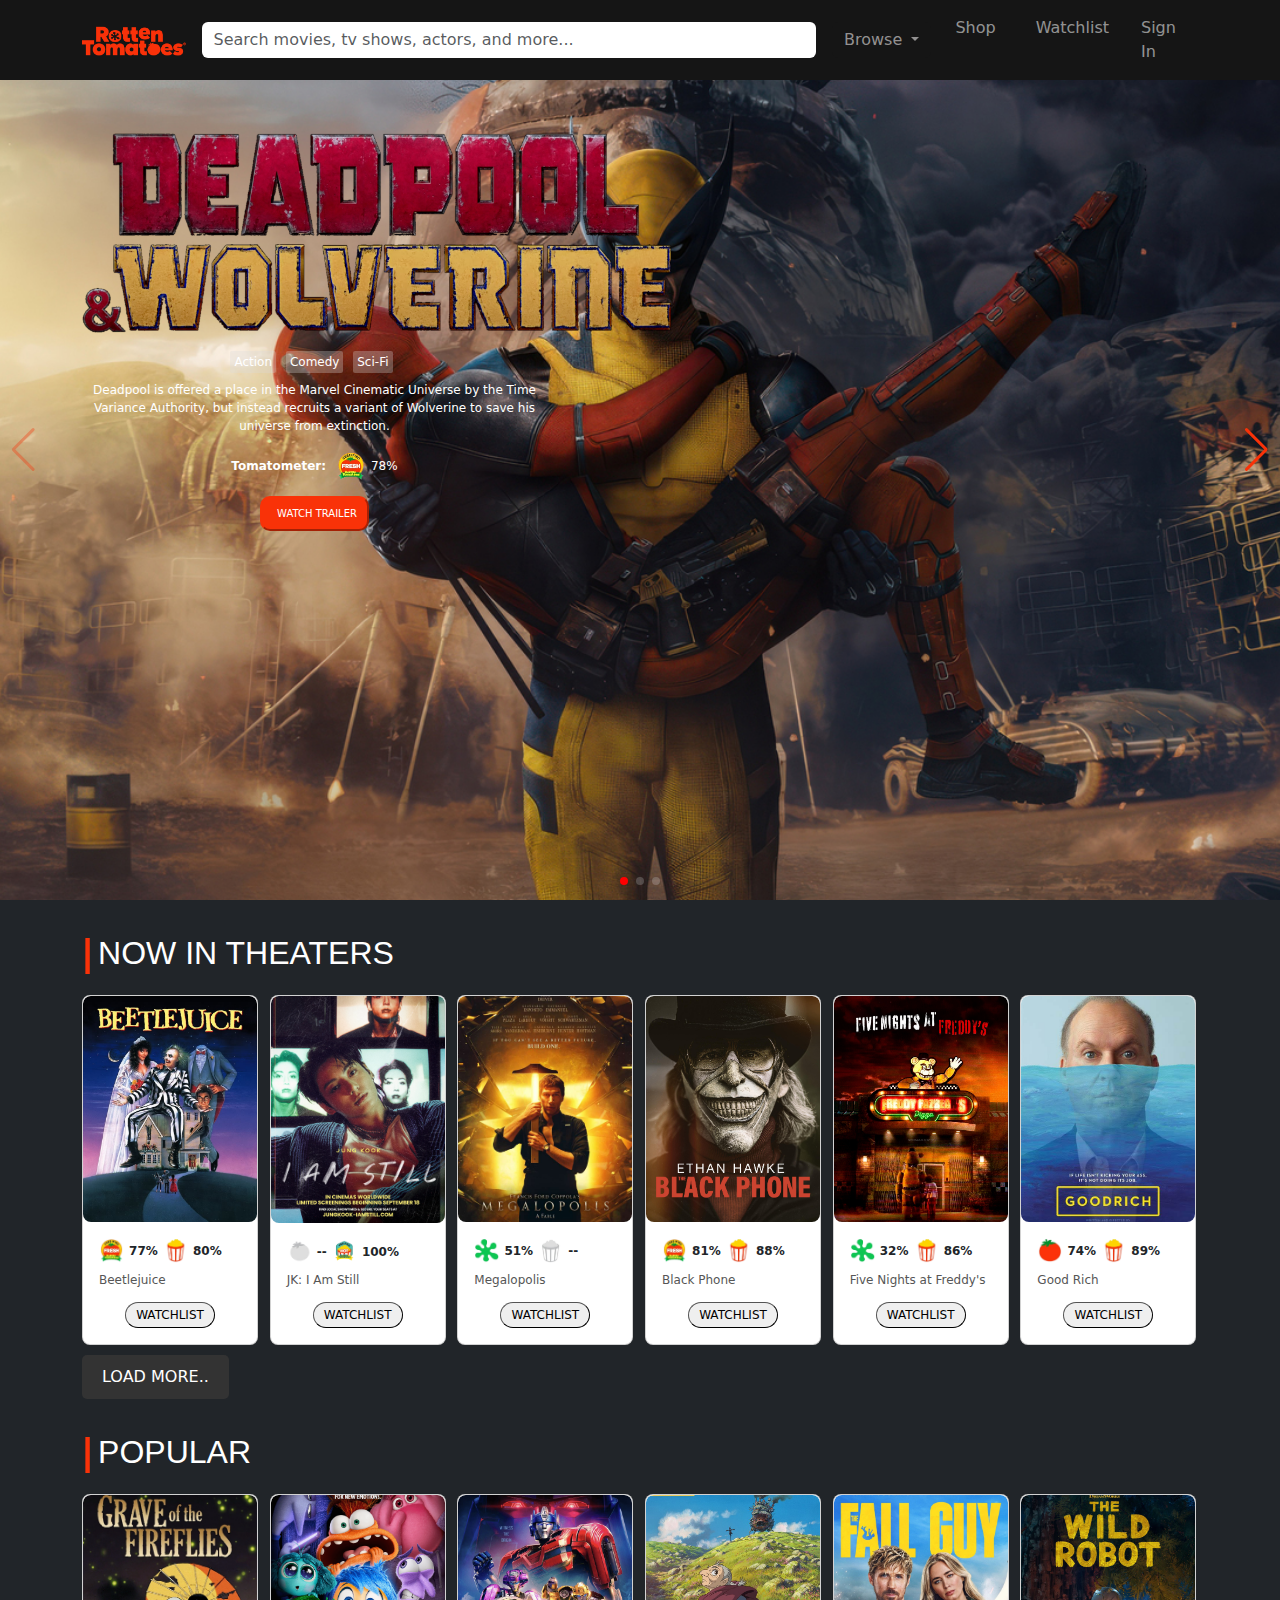
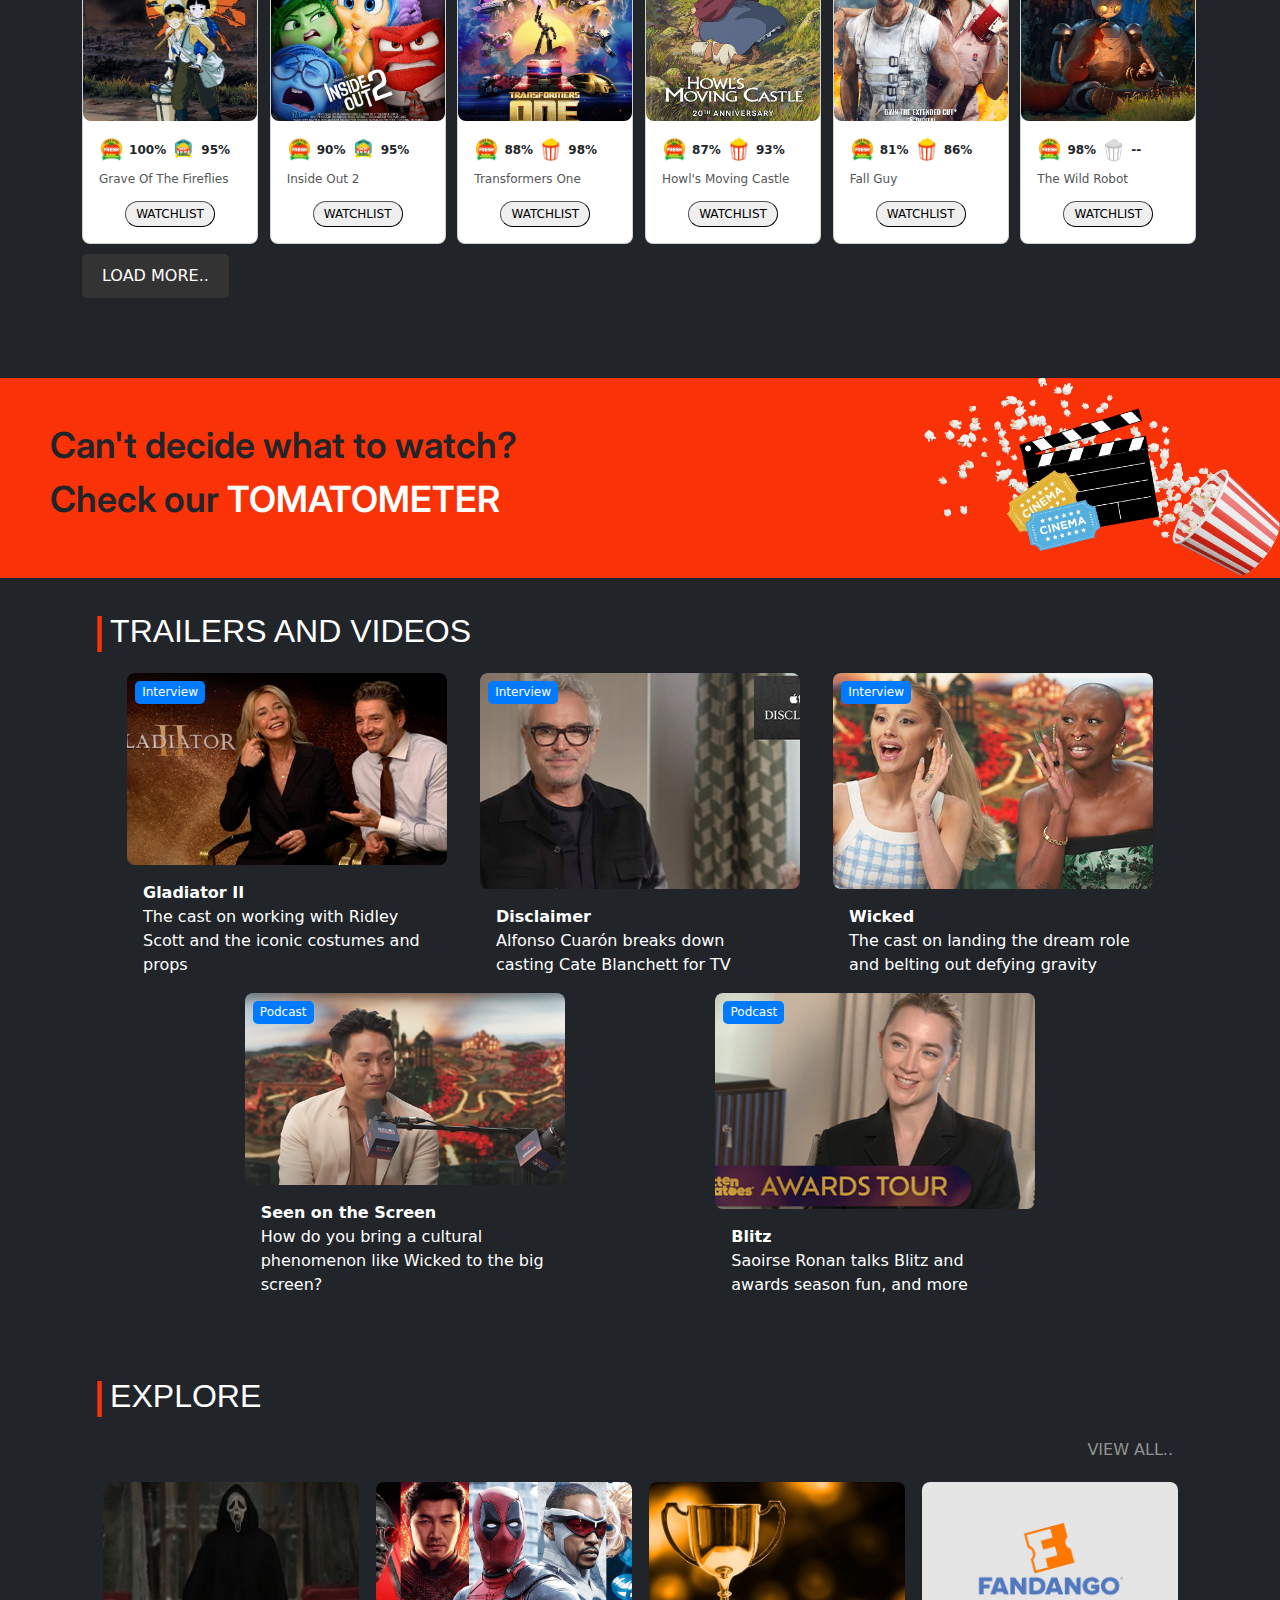
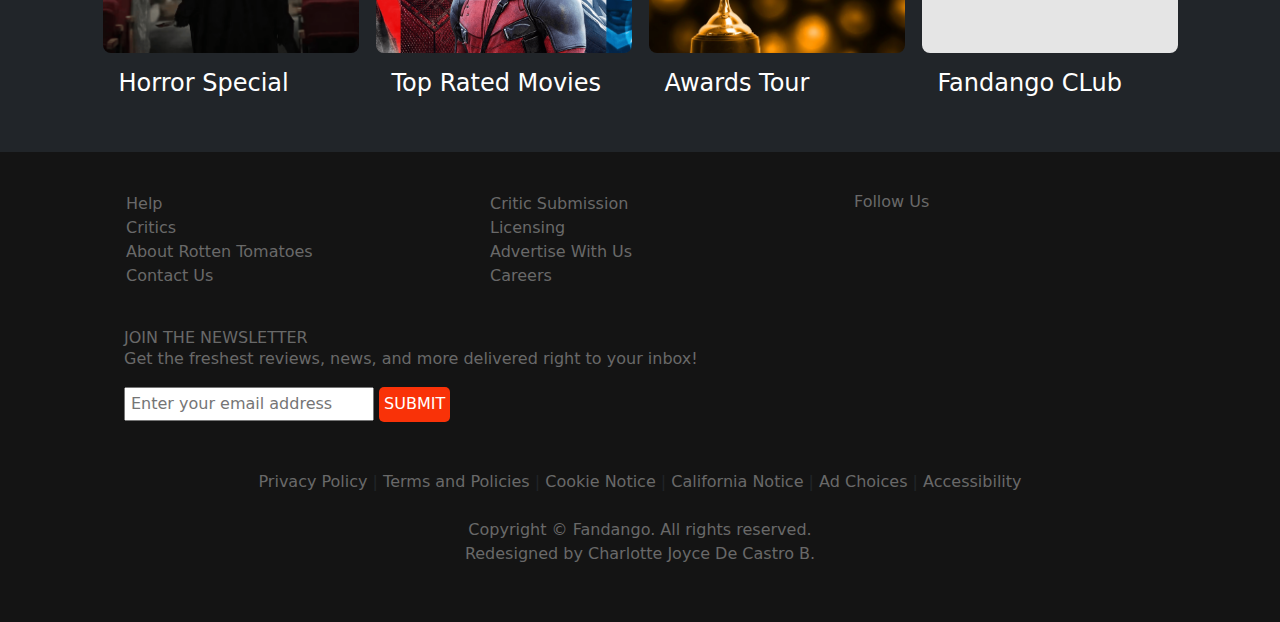
==== index.html @ 574e34f5 "Fixed search bar and nav bar issues with hamburger menu on all pages" ====
<!DOCTYPE html>
<html lang="en">
<head>
    <meta charset="UTF-8">
    <meta name="viewport" content="width=device-width, initial-scale=1.0">
    <title>Rotten Tomatoes Redesigned</title>
    <link href="https://cdn.jsdelivr.net/npm/bootstrap@5.3.3/dist/css/bootstrap.min.css" rel="stylesheet" integrity="sha384-QWTKZyjpPEjISv5WaRU9OFeRpok6YctnYmDr5pNlyT2bRjXh0JMhjY6hW+ALEwIH" crossorigin="anonymous">
    <link rel="stylesheet" href="https://cdnjs.cloudflare.com/ajax/libs/font-awesome/6.6.0/css/all.min.css" integrity="sha512-Kc323vGBEqzTmouAECnVceyQqyqdsSiqLQISBL29aUW4U/M7pSPA/gEUZQqv1cwx4OnYxTxve5UMg5GT6L4JJg==" crossorigin="anonymous" referrerpolicy="no-referrer"/>
    <link rel="stylesheet" href="css/style.css">
    <link rel="stylesheet" href="https://cdn.jsdelivr.net/npm/swiper@11/swiper-bundle.min.css" />
    <link href="https://fonts.googleapis.com/css2?family=Inter:ital,opsz,wght@0,14..32,100..900;1,14..32,100..900&display=swap" rel="stylesheet">
    <link rel="icon" href="/images/ratings/fresh.png">
</head>
<body>
    <!-- Navigation Bar -->
    <nav class="navbar navbar-expand-lg navbar-dark bg-dark fixed-top">
        <div class="container">
            <!-- Navbar brand -->
            <a class="navbar-brand" href="index.html#home"><img id="rotten-tomatoes-logo"
            src="/images/rottentomatoes_logo.png" alt="Rotten Tomatoes Logo"
            draggable="false" height="30" />
            </a>

            <!-- Toggle button -->
            <button class="navbar-toggler" 
                type="button" 
                data-bs-toggle="collapse"
                data-bs-target="#navbarSupportedContent" 
                aria-controls="navbarSupportedContent" 
                aria-expanded="false"
                aria-label="Toggle navigation">
                <i class="fas fa-bars"></i>
            </button>

            <!-- Search Bar -->
            <div class="search-bar w-100 hidden">
                <form class="d-flex align-items-center w-100 form-search">
                    <div class="input-group">
                        <input type="search" 
                               class="form-control" 
                               placeholder="Search movies, tv shows, actors, and more..." 
                               aria-label="Search">
                        <span class="input-group-text bg-white border-0"><i class="fas fa-search"></i></span>
                    </div>
                </form>
            </div>

            <!-- Collapsible wrapper -->
            <div class="menu-toggle collapse navbar-collapse" id="navbarSupportedContent">
                <ul class="navbar-nav me-3">
                    <li class="nav-item" id="nav-hidden">
                    <a class="nav-link active d-flex align-items-center" id="menu" aria-current="page" href="#"><i
                        class="fas fa-bars pe-2"></i>Menu</a>
                    </li>
                </ul>
                
                <!-- Browse Button -->
                <div class="dropdown browse">
                    <button class="btn btn-dark dropdown-toggle shadow-0" 
                        type="button"
                        data-bs-toggle="dropdown"
                        aria-expanded="false" 
                        style="padding-bottom: 0.4rem;">
                        Browse
                    </button>
                    <ul class="dropdown-menu dropdown-menu-dark fa-ul ms-auto">
                        <li>
                            <a class="dropdown-item" href="movies.html#movies"><span class="fa-li pe-2"></span>Movies</a>
                        </li>
                        <li>
                            <a class="dropdown-item" href="tvshows.html#tv"><span class="fa-li pe-2"></span>TV Shows</a>
                        </li>
                        <li>
                            <a class="dropdown-item" href="tomatometer.html#tomatometer"><span class="fa-li pe-2"></span>Tomatometer</a>
                        </li>
                        <li>
                            <a class="dropdown-item" href="news.html#news"><span class="fa-li pe-2"></span>News</a>
                        </li>
                        <li>
                            <a class="dropdown-item" href="critics.html#critics"><span class="fa-li pe-2"></span>Critics</a>
                        </li>
                    </ul>
                </div>                


                <!-- Nav Links -->
                <ul class="navbar-nav ms-3">
                    <li class="nav-item submenu">
                        <a class="nav-link d-flex align-items-center" href="movies.html#movies">Movies</a>
                    </li>
                    <li class="nav-item submenu">
                        <a class="nav-link d-flex align-items-center" href="tvshows.html#tv">TV Shows</a>
                    </li>
                    <li class="nav-item submenu">
                        <a class="nav-link d-flex align-items-center" href="tomatometer.html#tomatometer">Tomatometer</a>
                    </li>
                    <li class="nav-item submenu">
                        <a class="nav-link d-flex align-items-center" href="news.html#news">News</a>
                    </li>
                    <li class="nav-item submenu">
                        <a class="nav-link d-flex align-items-center" href="critics.html#critics">Critics</a>
                    </li>
                    <li class="menu-divider">
                        <hr class="solid">
                    </li>
                    <li class="nav-item me-3">
                    <a class="nav-link d-flex align-items-center" href="shop.html">Shop</a>
                    </li>
                    <li class="nav-item">
                    <a class="nav-link d-flex align-items-center me-3" href="watchlist.html#watchlist">
                        <i class="fas fa-bookmark pe-2 hidden"></i> Watchlist
                    </a>
                    </li>
                    <li class="nav-item" style="width: 65px;">
                    <a class="nav-link d-flex align-items-center" href="signin.html#signin">Sign In</a>
                    </li>
                </ul>
            </div>
        </div>
    </nav>
    <!-- Main Section -->
    <main class="hero-content" id="home">
        <div class="swiper mySwiper">
            <div class="swiper-wrapper">
                <div class="swiper-slide">
                    <div class="movie-poster">
                        <img src="/images/deadpool-and-wolverine.jpg" class="poster-img" alt="Deadpool and Wolverine"> 
                      </div>
                      <div class="movie-details container">
                          <img src="/images/deadpool-and-wolverine-txt.png" alt="" class="movie-title slider2-title"> 
                        <article class="movie-info col-md-5 col-lg-5">
                          <div class="movie-description slide2-desc">
                                <div class="movie-genre">
                                    <span class="genre">Action</span>
                                    <span class="genre">Comedy</span>
                                    <span class="genre">Sci-Fi</span>
                                </div>
                                <p class="movie-synopsis">Deadpool is offered a place in the Marvel Cinematic Universe by the 
                                    Time Variance Authority, but instead recruits a variant of Wolverine to save his universe from extinction.</p>
                                <div class="rating-container">
                                <span class="tomatometer">Tomatometer:</span>
                                <div class="rating-score">
                                    <img src="/images/ratings/certified-fresh.png" alt="">
                                    <span>78%</span>
                                </div>
                                </div>
                            </div>
                          <button class="trailer-btn">
                              <i class="fa-solid fa-play"></i>
                              <span>WATCH TRAILER</span>
                          </button>
                        </article>
                    </div>
                </div>
                <div class="swiper-slide">
                    <div class="movie-poster">
                        <img src="/images/the-wild-robot-movie.png" class="poster-img" alt="A Wild Robot Movie"> 
                      </div>
                      <div class="movie-details container">
                          <img src="/images/the-wild-robot-text.png" alt="" class="movie-title slide2-title"> 
                        <article class="movie-info col-md-5 col-lg-5">
                          <div class="movie-description">
                                <div class="movie-genre">
                                    <span class="genre">Adventure</span>
                                    <span class="genre">Sci-Fi</span>
                                    <span class="genre">Animation</span>
                                </div>
                                <p class="movie-synopsis">In an epic journey from DreamWorks Animation, a shipwrecked robot on an 
                                    uninhabited island bonds with animals & adopts an orphaned gosling.</p>
                                <div class="rating-container">
                                <span class="tomatometer">Tomatometer:</span>
                                <div class="rating-score">
                                    <img src="/images/ratings/fresh.png" alt="">
                                    <span>98%</span>
                                </div>
                                </div>
                            </div>
                          <button class="trailer-btn">
                              <i class="fa-solid fa-play"></i>
                              <span>WATCH TRAILER</span>
                          </button>
                        </article>
                    </div>
                </div>
                <div class="swiper-slide">
                    <div class="movie-poster">
                        <img src="/images/R.jpg" class="poster-img" alt="Joker"> 
                      </div>
                      <div class="movie-details container">
                          <img src="/images/joker-txt.png" alt="" class="movie-title slide3-title"> 
                        <article class="movie-info col-md-5 col-lg-5">
                          <div class="movie-description slide3-desc">
                                <div class="movie-genre">
                                    <span class="genre">Crime</span>
                                    <span class="genre">Drama</span>
                                    <span class="genre">Thriller</span>
                                </div>
                                <p class="movie-synopsis">Arthur Fleck, a party clown and a failed stand-up comedian, 
                                    leads an impoverished life with his ailing mother. 
                                    However, when society shuns him and brands him as a freak, 
                                    he decides to embrace the life of chaos in Gotham City.</p>
                                <div class="rating-container">
                                <span class="tomatometer">Tomatometer:</span>
                                <div class="rating-score">
                                    <img src="/images/ratings/fresh.png" alt="">
                                    <span>68%</span>
                                </div>
                                </div>
                            </div>
                          <button class="trailer-btn">
                              <i class="fa-solid fa-play"></i>
                              <span>WATCH TRAILER</span>
                          </button>
                        </article>
                    </div>
                </div>
            </div>
            <div class="swiper-button-next"></div>
            <div class="swiper-button-prev"></div>
            <div class="swiper-pagination"></div>
        </div>
    </main>

    <!-- Movies Section -->
    <div class="movies-section">
        <div class="movies-header container">
            <span>l</span>
            <h2>NOW IN THEATERS</h2>
        </div>
        <div class="movie-cards container">
            <div class="card card-img-top">
                <img src="/images/movie posters/beetlejuice-poster.jpg" class="card-img-top" alt="">
                <div class="card-body">
                    <div class="tomatometer mb-2">
                        <img src="/images/ratings/certified-fresh.png" alt="">
                        <span>77%</span>
                        <img src="/images/ratings/high-rate.png" alt="">
                        <span>80%</span>
                    </div>
                    <p class="card-title">Beetlejuice</p>
                    <div class="watch-btn text-center">
                        <button><i class="fa-solid fa-plus"></i> 
                            WATCHLIST</button>
                    </div>
                </div>
            </div>
            <div class="card card-img-top">
                <img src="/images/movie posters/jk-i-am-still-poster.jpg" class="card-img-top" alt="">
                <div class="card-body">
                    <div class="tomatometer mb-2">
                        <img src="/images/ratings/unrated.png" alt="">
                        <span>--</span>
                        <img src="/images/ratings/hot.png" alt="">
                        <span>100%</span>
                    </div>
                    <p class="card-title">JK: I Am Still</p>
                    <div class="watch-btn text-center">
                        <button><i class="fa-solid fa-plus"></i> 
                            WATCHLIST</button>
                    </div>
                </div>
            </div>
            <div class="card card-img-top">
                <img src="/images/movie posters/megalopolis-poster.jpg" class="card-img-top" alt="">
                <div class="card-body">
                    <div class="tomatometer mb-2">
                        <img src="/images/ratings/rotten.png" alt="">
                        <span>51%</span>
                        <img src="/images/ratings/unreleased.png" alt="">
                        <span>--</span>
                    </div>
                    <p class="card-title">Megalopolis</p>
                    <div class="watch-btn text-center">
                        <button><i class="fa-solid fa-plus"></i> 
                            WATCHLIST</button>
                    </div>
                </div>
            </div>
            <div class="card card-img-top">
                <img src="/images/movie posters/blackphone.jpg" class="card-img-top" alt="">
                <div class="card-body">
                    <div class="tomatometer mb-2">
                        <img src="/images/ratings/certified-fresh.png" alt="">
                        <span>81%</span>
                        <img src="/images/ratings/high-rate.png" alt="">
                        <span>88%</span>
                    </div>
                    <p class="card-title">Black Phone</p>
                    <div class="watch-btn text-center">
                        <button><i class="fa-solid fa-plus"></i> 
                            WATCHLIST</button>
                    </div>
                </div>
            </div>
            <div class="card card-img-top">
                <img src="/images/movie posters/five-nights-at-freddies.jpg" class="card-img-top" alt="">
                <div class="card-body">
                    <div class="tomatometer mb-2">
                        <img src="/images/ratings/rotten.png" alt="">
                        <span>32%</span>
                        <img src="/images/ratings/high-rate.png" alt="">
                        <span>86%</span>
                    </div>
                    <p class="card-title">Five Nights at Freddy's</p>
                    <div class="watch-btn text-center">
                        <button><i class="fa-solid fa-plus"></i> 
                            WATCHLIST</button>
                    </div>
                </div>
            </div>
            <div class="card card-img-top">
                <img src="/images/movie posters/good-rich.jpg" class="card-img-top" alt="">
                <div class="card-body">
                    <div class="tomatometer mb-2">
                        <img src="/images/ratings/fresh.png" alt="">
                        <span>74%</span>
                        <img src="/images/ratings/high-rate.png" alt="">
                        <span>89%</span>
                    </div>
                    <p class="card-title">Good Rich</p>
                    <div class="watch-btn text-center">
                        <button><i class="fa-solid fa-plus"></i> 
                            WATCHLIST</button>
                    </div>
                </div>
            </div>
            <div class="load-more-container">
                <button class="load-more">LOAD MORE..</button>
            </div>
        </div>
        <!-- end of movie container -->
        <!-- POPULAR MOVIES -->
        <div class="movies-header container">
            <span>l</span>
            <h2>POPULAR</h2>
        </div>
        <div class="movies-cards container" id="popular-cards">
            <div class="card card-img-top">
                <img src="/images/movie posters/grave-of-the-fireflies-poster.jpg" class="card-img-top" alt="">
                <div class="card-body">
                    <div class="tomatometer mb-2">
                        <img src="/images/ratings/certified-fresh.png" alt="">
                        <span>100%</span>
                        <img src="/images/ratings/hot.png" alt="">
                        <span>95%</span>
                    </div>
                    <p class="card-title">Grave Of The Fireflies</p>
                    <div class="watch-btn text-center">
                        <button><i class="fa-solid fa-plus"></i> 
                            WATCHLIST</button>
                    </div>
                </div>
            </div>
            <div class="card card-img-top">
                <img src="/images/movie posters/inside-out-2-poster.png" class="card-img-top" alt="">
                <div class="card-body">
                    <div class="tomatometer mb-2">
                        <img src="/images/ratings/certified-fresh.png" alt="">
                        <span>90%</span>
                        <img src="/images/ratings/hot.png" alt="">
                        <span>95%</span>
                    </div>
                    <p class="card-title">Inside Out 2</p>
                    <div class="watch-btn text-center">
                        <button><i class="fa-solid fa-plus"></i> 
                            WATCHLIST</button>
                    </div>
                </div>
            </div>
            <div class="card card-img-top">
                <img src="/images/movie posters/transformers-one.png" class="card-img-top" alt="">
                <div class="card-body">
                    <div class="tomatometer mb-2">
                        <img src="/images/ratings/certified-fresh.png" alt="">
                        <span>88%</span>
                        <img src="/images/ratings/high-rate.png" alt="">
                        <span>98%</span>
                    </div>
                    <p class="card-title">Transformers One</p>
                    <div class="watch-btn text-center">
                        <button><i class="fa-solid fa-plus"></i> 
                            WATCHLIST</button>
                    </div>
                </div>
            </div>
            <div class="card card-img-top">
                <img src="/images/movie posters/howls-moving-castle.jpg" class="card-img-top" alt="">
                <div class="card-body">
                    <div class="tomatometer mb-2">
                        <img src="/images/ratings/certified-fresh.png" alt="">
                        <span>87%</span>
                        <img src="/images/ratings/high-rate.png" alt="">
                        <span>93%</span>
                    </div>
                    <p class="card-title">Howl's Moving Castle</p>
                    <div class="watch-btn text-center">
                        <button><i class="fa-solid fa-plus"></i> 
                            WATCHLIST</button>
                    </div>
                </div>
            </div>
            <div class="card card-img-top">
                <img src="/images/movie posters/fall-guy-poster.jpg" class="card-img-top" alt="">
                <div class="card-body">
                    <div class="tomatometer mb-2">
                        <img src="/images/ratings/certified-fresh.png" alt="">
                        <span>81%</span>
                        <img src="/images/ratings/high-rate.png" alt="">
                        <span>86%</span>
                    </div>
                    <p class="card-title">Fall Guy</p>
                    <div class="watch-btn text-center">
                        <button><i class="fa-solid fa-plus"></i> 
                            WATCHLIST</button>
                    </div>
                </div>
            </div>
            <div class="card card-img-top">
                <img src="/images/movie posters/the-wild-robot-.jpg" class="card-img-top" alt="">
                <div class="card-body">
                    <div class="tomatometer mb-2">
                        <img src="/images/ratings/certified-fresh.png" alt="">
                        <span>98%</span>
                        <img src="/images/ratings/unreleased.png" alt="">
                        <span>--</span>
                    </div>
                    <p class="card-title">The Wild Robot</p>
                    <div class="watch-btn text-center">
                        <button><i class="fa-solid fa-plus"></i> 
                            WATCHLIST</button>
                    </div>
                </div>
            </div>
            <div class="load-more-container">
                <button class="load-more">LOAD MORE..</button>
              </div>
        </div>
    </div>
    <!-- END OF MOVIES SECTION-->
    <div class="banner">
    <img src="/images/banner.png" alt="">
    <p>Can't decide what to watch? <br> Check our <a href="tomatometer.html#tomatometer">TOMATOMETER</a></p>
    </div>
    <!-- END OF BANNER SECTION -->
    <!-- TRAILER SECTION -->
    <div class="trailer-section container">
        <div class="trailer-header container">
            <span>l</span>
            <h2>TRAILERS AND VIDEOS</h2>
        </div>
        <div class="trailer-cards container">
            <div class="card trailer-card">
                <img src="/images/Trailers/1.jpg" alt="" class="card-img-top">
                <span class="badge-category">Interview</span>
                <div class="card-body" id="trailer-title">
                    <p class="card-text"><strong>Gladiator II</strong> <br> The cast on working with Ridley Scott and the iconic costumes and props</p>
                </div>
            </div>
            <div class="card trailer-card">
                <img src="/images/Trailers/2.jpg" alt="" class="card-img-top">
                <span class="badge-category">Interview</span>
                <div class="card-body" id="trailer-title">
                    <p class="card-text"> <strong>Disclaimer</strong> <br> Alfonso Cuarón breaks down casting Cate Blanchett for TV</p>        
                </div>
            </div>
            <div class="card trailer-card">
                <img src="/images/Trailers/3.jpg" alt="" class="card-img-top">
                <span class="badge-category">Interview</span>
                <div class="card-body" id="trailer-title">
                    <p class="card-text"><strong>Wicked</strong> <br> The cast on landing the dream role and belting out defying gravity</p>
          
                </div>
            </div>
            <div class="card trailer-card">
                <img src="/images/Trailers/4.jpg" alt="" class="card-img-top">
                <span class="badge-category">Podcast</span>
                <div class="card-body" id="trailer-title">
                    <p class="card-text"><strong>Seen on the Screen</strong> <br> How do you bring a cultural phenomenon like Wicked to the big screen?</p>
                </div>
            </div>
            <div class="card trailer-card">
                <img src="/images/Trailers/5.jpg" alt="" class="card-img-top">
                <span class="badge-category">Podcast</span>
                <div class="card-body" id="trailer-title">
                    <p class="card-text"><strong>Blitz</strong> <br> Saoirse Ronan talks Blitz and awards season fun, and more</p>
                </div>
            </div>
        </div>
    </div>
    <!-- EXPLORE SECTION -->
    <div class="explore-section container">
        <div class="explore-header container">
            <span>l</span>
            <h2>EXPLORE</h2>
        </div>
        <a href="#!">VIEW ALL..</a>
        <div class="explore-cards container">
            <div class="card explore-card">
                <img src="/images/discover/scream.png" alt="" class="card-img-top">
                <div class="card-body" id="explore-title">
                    <h4 class="title">Horror Special</h4>
                </div>
            </div>
            <div class="card explore-card">
                <img src="/images/discover/top-movies.png" alt="" class="card-img-top">
                <div class="card-body" id="explore-title">
                    <h4 class="title">Top Rated Movies</h4>
                </div>
            </div>
            <div class="card explore-card">
                <img src="/images/discover/awards.jpg" alt="" class="card-img-top">
                <div class="card-body" id="explore-title">
                    <h4 class="title">Awards Tour</h4>
                </div>
            </div>
            <div class="card explore-card">
                <img src="/images/discover/fandango.jpg" alt="" class="card-img-top">
                <div class="card-body" id="explore-title">
                    <h4 class="title">Fandango CLub</h4>
                </div>
            </div>
        </div>
    </div>

    <!-- Footer Section -->
    <footer>
        <div class="footer container">
            <div class="row container">
                <div class="col-md-4 col-sm-6 col-xs-12">
                    <div class="content">
                        <ul>
                            <li><a href="#!">Help</a></li>
                            <li><a href="#!">Critics</a></li>
                            <li><a href="#!">About Rotten Tomatoes</a></li>
                            <li><a href="#!">Contact Us</a></li>
                        </ul>
                    </div>
                </div>
                <div class="col-md-4 col-sm-6 col-xs-12">
                    <div class="content">
                        <ul>
                            <li><a href="#!">Critic Submission</a></li>
                            <li><a href="#!">Licensing</a></li>
                            <li><a href="#!">Advertise With Us</a></li>
                            <li><a href="#!">Careers</a></li>
                        </ul>
                    </div>
                </div>
                <div class="col-md-4 col-sm-6 col-xs-12">
                    <div class="content">
                        <ul>
                            <li><h6>Follow Us</h6></li>
                            <p></p>
                            <span><a href="#!"><i class="fa-brands fa-facebook fa-xl"></i></a></span>
                            <span><a href="#!"><i class="fa-brands fa-instagram fa-xl"></i></a></span>
                            <span><a href="#!"><i class="fa-brands fa-x-twitter fa-xl"></i></a></span>
                            <span><a href="#!"><i class="fa-brands fa-tiktok fa-xl"></i></a></span>
                            <span><a href="#!"><i class="fa-brands fa-youtube fa-xl"></i></a></span>
                        </ul>
                    </div>
                </div>
            </div>
            <div class="newsletter container">
                <br>
                <h6>JOIN THE NEWSLETTER</h6>
                <p>Get the freshest reviews, news, and more delivered right to your inbox!</p>
                <input type="email" placeholder="Enter your email address">  <button>SUBMIT</button>
            </div>
            <div class="links container">
                <br>
                <br>
                <span><a href="#!"></a>Privacy Policy</a></span> |
                <span><a href="#!"></a>Terms and Policies</a></span> |
                <span><a href="#!"></a>Cookie Notice</a></span> |
                <span><a href="#!"></a>California Notice</a></span> |
                <span><a href="#!"></a>Ad Choices</a></span> |
                <span><a href="#!"></a>Accessibility</a></span>
            </div>
            <div class="copyrights">
                <br>
                <p>Copyright © Fandango. All rights reserved. <br>
                    Redesigned by Charlotte Joyce De Castro B.</p>
            </div>
        </div>
    </footer>

    <!-- Scripts -->
    <script src="/js/swiper.js"></script>
    <script src="https://cdn.jsdelivr.net/npm/swiper@11/swiper-bundle.min.js"></script>
    <script src="https://cdnjs.cloudflare.com/ajax/libs/jquery/3.7.1/jquery.min.js" integrity="sha512-v2CJ7UaYy4JwqLDIrZUI/4hqeoQieOmAZNXBeQyjo21dadnwR+8ZaIJVT8EE2iyI61OV8e6M8PP2/4hpQINQ/g==" crossorigin="anonymous" referrerpolicy="no-referrer"></script>
    <script src="https://cdn.jsdelivr.net/npm/@popperjs/core@2.11.8/dist/umd/popper.min.js" integrity="sha384-I7E8VVD/ismYTF4hNIPjVp/Zjvgyol6VFvRkX/vR+Vc4jQkC+hVqc2pM8ODewa9r" crossorigin="anonymous"></script>
    <script src="https://cdn.jsdelivr.net/npm/bootstrap@5.3.3/dist/js/bootstrap.min.js" integrity="sha384-0pUGZvbkm6XF6gxjEnlmuGrJXVbNuzT9qBBavbLwCsOGabYfZo0T0to5eqruptLy" crossorigin="anonymous"></script>
    
    <script>
        var swiper = new Swiper(".mySwiper", {
        cssMode: true,
        navigation: {
        nextEl: ".swiper-button-next",
        prevEl: ".swiper-button-prev",
        },
        pagination: {
        el: ".swiper-pagination",
        },
        mousewheel: true,
        keyboard: true,
    });
    </script>
</body>
</html>
---- css/style.css ----
@import url('https://fonts.googleapis.com/css2?family=Inter:ital,opsz,wght@0,14..32,100..900;1,14..32,100..900&display=swap');
:root {
    --swiper-pagination-color: red;
    --swiper-pagination-bullet-inactive-color: #fff;
    -webkit-user-select: none; /* Safari */
    -ms-user-select: none; /* IE 10 and IE 11 */
    user-select: none; /* Standard syntax */
}
* {
    box-sizing: border-box;
    margin: 0;
    padding: 0;
    scroll-behavior: smooth;
    box-sizing: border-box;
}
::-webkit-scrollbar {
    width: 3px;
}
::-webkit-scrollbar-track {
    background: #212529;
}
::-webkit-scrollbar-thumb {
    background: #F93208;
    border-radius: 10px;
}
body {
    background-color: #212529;
    position: relative;
}
/* NAV BAR */
.navbar-dark, .browse .btn-dark, .dropdown-menu, .dropdown-item {
    background-color: #151515!important;
    border: none;
    color: #939191;
}
.browse .btn:hover {
    background-color: #2c2c2c!important;
}
.input-group-text:hover {
    background-color: #f0f0f0;
    color: #F93208;
}
.navbar .submenu {
    display: none;
    visibility: hidden;
}
/* Search Bar */
input[type="search"]::-webkit-search-cancel-button {
    -webkit-appearance: none;
    appearance: none;
  }  
.search-bar {
    border: none;
 }
 .input-group input {
    outline: none;
    box-shadow: none;
    border: none;
}
.input-group input:focus {
    outline: none;
    box-shadow: none;
    border: none;
}
.search-bar form {
    outline: none;
}
a:hover, .btn:hover {
    color: #F93208 !important;
}
.btn-outline-primary .btn:hover {
    color: #F93208 !important;
}
button:focus, button:active {
    outline: none !important;
    box-shadow: none !important;
}
button:hover {
    color: rgb(49, 49, 49);
}
.browse .dropdown-menu a:focus {
    box-shadow: 0 0 10px 100px #2c2c2c inset;
}
.navbar-toggler button, #menu a {
    display: none !important;
}
.navbar-collapse #nav-hidden {
    display: none;
    visibility: hidden;
}
.navbar .submenu {
    display: none;
    visibility: hidden;
}
/* Search Bar */
input[type="search"]::-webkit-search-cancel-button {
    -webkit-appearance: none;
    appearance: none;
  }  
.search-bar {
    border: none;
 }
 .input-group input {
    outline: none;
    box-shadow: none;
    border: none;
}
.input-group input:focus {
    outline: none;
    box-shadow: none;
    border: none;
}
.search-bar form {
    outline: none;
}
a:hover, .btn:hover {
    color: #F93208 !important;
}
.btn-outline-primary .btn:hover {
    color: #F93208 !important;
}
button:focus, button:active {
    outline: none !important;
    box-shadow: none !important;
}
button:hover {
    color: rgb(49, 49, 49);
}
.browse .dropdown-menu a:focus {
    box-shadow: 0 0 10px 100px #2c2c2c inset;
}
.navbar-toggler button, #menu a {
    display: none !important;
}
.navbar-collapse #nav-hidden {
    display: none;
    visibility: hidden;
}
/* Home Section */
.hero-content {
    position: relative;
    height: 100vh;
    display: flex;
}
.hero-content .poster-img {
    height: 100vh;
    width: 100%;
    position: absolute;
    display: block;
}
.hero-content .movie-details {
    z-index: 99999;
    margin-top: 70px;
    position: relative;
}
.hero-content .movie-title {
    position: relative;
    float: left;
    width: 500px;
    height: 300px;
}
.hero-content .movie-title img {
    z-index: 999;
    position: relative;
    float: left;
}
.hero-content .movie-description {
    font-size: 12px;
    z-index: 99999;
    position: relative;
    color: #fff;
    align-items: center;
    padding: 5px;
}
.hero-content .movie-genre {
    padding-bottom: 10px;
}
.movie-description .movie-genre span {
    background-color: rgba(217, 217, 217, 0.3);
    color: #fff;
    padding: 4px;
    margin-right: 6px;
    border-radius: 2px;
    cursor: pointer;
}
.hero-content .movie-description .rating-container {
    display: inline-flex;
    align-items: center;
}
.hero-content .movie-description .rating-score {
    display: flex;
    align-items: center;
}
.hero-content .movie-description .rating-score span{
    padding-left: 5px;
}
.hero-content .tomatometer {
    font-weight: 700;
}
.hero-content .rating-score img {
    margin-left: 10px;
    width: 30px;
    height: 30px;
}
.hero-content .movie-details .trailer-btn {
    /* cursor: pointer; */
    font-size: 10px;
    text-align: center;
    position: relative;
    display: inline-flex;
    align-items: center;
    margin-top: 10px;
    padding: 10px;
    border-radius: 10px;
    border-color: #F93208;
    background-color: #F93208;
    color: #fff;
    box-shadow: 0 0 0 0 rgba(#F93208, .5);
}
.hero-content .movie-details  .trailer-btn:hover {
    background-color: #F93208;
    color: #fff;
    transform: 4px;
}
.hero-content .movie-details  .trailer-btn:active {
    background-color: #d02402;
}
.hero-content .movie-details  .trailer-btn span {
    vertical-align: middle;
    line-height: normal;
}
.hero-content .movie-details .trailer-btn i {
    padding-right: 5px;
}
.movie-details .slider2-title {
    margin-top: 63px;
    margin-bottom: 20px;
    width: max-content;
    max-height: 200px;
}
.movie-details .slide3-title {
    width: max-content;
    max-height: 200px;
    margin-top: 63px;
    margin-bottom: 20px;
    padding-right: 100px;
}
/* Swiper */
.swiper {
    width: 100%;
    height: 100vh;
}
.swiper-slide {
    text-align: center;
    font-size: 18px;
    background: #fff;
    display: flex;
    justify-content: center;
    align-items: center;
}
.swiper-slide img {
    display: block;
    width: 100%;
    height: 100%;
    object-fit: cover;
}
.swiper-button-next, .swiper-button-prev {
    color: #F93208 !important;
}
.swiper-button-next:active, .swiper-button-prev:active,
.swiper-button-next:focus, .swiper-button-prev:focus {
    outline: none;
    border: none;
    box-shadow: none;
}
.navbar .search-bar span {
    cursor: pointer;
}
.navbar .search-bar i:active {
    transform: translateY(2px);
}
.navbar .search-bar i:hover {
    color: #F93208;
}
/* Movies Section */
.movies-section {
    height: max-content;
    position: relative;
    padding-bottom: 80px;
}
.movies-header {
    margin-top: 20px;
    display: flex;
    color: #fff;
    font-family: Arial, Helvetica, sans-serif;
    align-items: center;
    text-align: center;
}
.movies-header span {
    font-size: 50px;
    padding-right: 5px;
    color: #F93208;
    text-align: center;
}
/* Movie Cards Section */
.movie-cards {
    position: relative;
    display: flex;
    flex-wrap: wrap;
    display: grid; grid-gap: 10px; grid-template-columns: repeat(6, 1fr); 
}
#popular-cards {
    position: relative;
    display: flex;
    flex-wrap: wrap;
    display: grid; grid-gap: 10px; grid-template-columns: repeat(6, 1fr); 
}
.card {
    /* margin-right: 5px; */
    position: relative;
    width: 11rem;
    border-spacing: 0;
    display: inline-flex;
    overflow: hidden!important;
}
.card-img-top {
    height: 350px!important;
    position: relative;
    border-radius: 8px;
    overflow: hidden!important;
    object-fit: cover;
}
.card-img-top img {
    max-height: fit-content;
    width: 100%;
    height: 100%;
    object-fit: cover;
    cursor: pointer;
}
.card .tomatometer span {
    font-size: 12px;
    font-weight: 600;
}
.card .tomatometer img {
    max-width: 25px;
    max-height: 25px;
}
.card-title {
    font-size: 12px;
    color: #565656;
}
.card .watch-btn {
    align-items: center;
    font-size: 12px;
}
.card .watch-btn button{
    margin-top: 5px;
    padding-left: 10px;
    padding-right: 10px;
    padding-top: 3px;
    padding-bottom: 3px;
    border-radius: 25px;
    border-width: 1px;
}
.card .watch-btn button:hover {
    background-color: #e1e1e1;
}
.load-more-container {
    margin-top: auto;
}
.load-more {
    margin: auto;
    padding: 10px 20px;
    font-size: 16px;
    background-color: #333;
    color: #fff;
    border: none;
    border-radius: 5px;
    cursor: pointer;
    transition: background-color 0.3s ease;
}
  
.load-more:hover {
    background-color: #555;
    color: #fff;
}
 
/* Banner */
.banner {
    width: 100%;
    background-color: #F93208;
    height: 200px;
    overflow: hidden;
}
.banner img {
    height: 200px;
    float: right;
    position: relative;
}
.banner p {
    font-size: 36px;
    font-family: "Inter", serif!important;
    font-weight: 600;
    padding-left: 50px;
    padding-top: 40px;
}
.banner a {
    text-decoration: none;
    color: #fff;
}
.banner a:hover {
    color: #fff!important;
}
/* TRAILER & VIDEOS SECTION */
.trailer-section {
    position: relative;
    height: max-content;
    padding-bottom: 30px;
}
.trailer-header {
    margin-top: 20px;
    display: flex;
    color: #fff;
    font-family: Arial, Helvetica, sans-serif;
    align-items: center;
    text-align: center;
}
.trailer-header span {
    font-size: 50px;
    padding-right: 5px;
    color: #F93208;
    text-align: center;
}
.trailer-cards {
    position: relative;
    display: inline-flex!important;
    overflow: hidden;
    display: flex;
    justify-content: space-evenly;
    flex-wrap: wrap;
}
.trailer-card {
    position: relative;
    width: 20rem!important;
    height: 20rem;
    cursor: pointer;
    border: none;
    background-color: inherit;
}
.trailer-card .badge-category {
    background-color: #007bff;
    color: white;
    padding: 0.2em 0.6em;
    font-size: 0.75em;
    position: absolute;
    top: 8px;
    left: 8px;
    border-radius: 5px;
}
.trailer-card .card-title {
    color: #fff;
    font-size: medium;
}
.trailer-card .card-body p {
    color: #fff;
}
.trailer-card .card-body .card-title:hover, 
.trailer-card .card-body .card-text:hover {
    cursor: pointer;
    color: #007bff;
}
/* EXPLORE SECTION */
.explore-section {
    position: relative;
    height: max-content;
    padding-bottom: 30px;
}
.explore-section a {
    float: inline-end;
    padding-bottom: 20px;
    padding-right: 25px;
    text-decoration: none;
    color: rgb(147, 147, 147);
}
.explore-header {
    margin-top: 20px;
    display: flex;
    color: #fff;
    font-family: Arial, Helvetica, sans-serif;
    align-items: center;
    text-align: center;
}
.explore-header span {
    font-size: 50px;
    padding-right: 5px;
    color: #F93208;
    text-align: center;
}
.explore-cards {
    position: relative;
    display: inline-flex!important;
    overflow: hidden;
    display: flex;
    justify-content: space-around;
    flex-wrap: wrap;
}
.explore-card {
    position: relative;
    width: 16rem!important;
    height: 15rem;
    cursor: pointer;
    border: none;
    background-color: inherit;
}
#explore-title {
    color: #fff;
}
#explore-title:hover {
    color: #939191;
}
/* SHOP SECTION */
.shop-section {
    position: relative;
    height: max-content;
    background-color: #f3f3f3;
    /* padding-bottom: 60px; */
}
.shop-cards {
    background-color: #fff;
    max-height: max-content;
    padding-top: 90px;
    padding-bottom: 80px;
    cursor: pointer;
    flex-wrap: wrap;
    display: flex; 
    justify-content: center;
    grid-gap: 15px; 
    /* grid-template-columns: repeat(5, 1fr);  */
}
.shop-card img {
    border-radius: 0;
    object-fit: fill;
}
.shop-card {
    width: 14rem;
    height: 20rem;
}
.shop-card .card-body {
    line-height: 1;
}
.shop-card .ship {
    color: #696969;
}
/* Floating cart */
.floating-cart {
    position: fixed;
    bottom: 20px;
    right: 20px;
    width: 60px;
    height: 60px;
    background-color: #ffffff;
    border-radius: 50%;
    box-shadow: 0 4px 8px rgba(0, 0, 0, 0.2);
    display: flex;
    align-items: center;
    justify-content: center;
    cursor: pointer;
    transition: transform 0.3s ease;
    z-index: 1000;
}
.floating-cart:hover {
    transform: scale(1.1);
}
.floating-cart img {
    width: 50px;
    height: 30px;
    align-content: center;
}
.cart-count {
    position: absolute;
    top: -5px;
    right: -5px;
    background-color: #ff0000;
    color: white;
    border-radius: 50%;
    padding: 4px 8px;
    font-size: 12px;
    font-weight: bold;
}
/* Modal Customization */
.modal {
    display: none;
    position: fixed;
    top: 0;
    left: 0;
    width: 100%;
    height: 100%;
    background-color: rgba(0, 0, 0, 0.5);
    z-index: 1000;
    justify-content: center;
    align-items: center;
}
.modal-content {
    background-color: white;
    padding: 20px;
    width: 300px;
    border-radius: 8px;
    text-align: center;
    box-shadow: 0 4px 8px rgba(0, 0, 0, 0.2);
}
.close-btn {
    position: absolute;
    top: 10px;
    right: 15px;
    font-size: 20px;
    cursor: pointer;
}
/* WATCHLIST SECTION */
.watchlist-section .tomatoe img {
    display: block;
    margin-left: auto;
    margin-right: auto;
    width: 50%;
    margin-top: 200px;
    height: 250px;
    width: 250px;
}
.watchlist-section .tomatoe h5{
    position: relative;
    font-family: system-ui, -apple-system, BlinkMacSystemFont, 'Segoe UI', Roboto, Oxygen, Ubuntu, Cantarell, 'Open Sans', 'Helvetica Neue', sans-serif;
    display: flex;
    justify-content: center;
    color: #696969;
    font-size: 24px;
}
.watchlist-section .tomatoe p {
    position: relative;
    font-family: system-ui, -apple-system, BlinkMacSystemFont, 'Segoe UI', Roboto, Oxygen, Ubuntu, Cantarell, 'Open Sans', 'Helvetica Neue', sans-serif;
    text-align: center;
    color: #696969;
    font-size: 18px;
}
.watchlist-section .tomatoe a {
    text-decoration: none;
    color: #F93208;
}
.critics {
    padding-top: 30px;
}
.critics-section a {
    text-decoration: none;
}
.sidebar {
    background-color: #fff;
    color: white;
    padding: 20px;
    outline: #141414!important;
    border: #141414!important;
}
.sidebar h6 {
    color: white;
    font-weight: bold;
    background-color: #F93208;
    padding: 15px;
    text-align: center;
    margin-bottom: 10px;
}
.sidebar a {
    display: block;
    text-decoration: none;
    line-height: 30px;
    color: #141414;
    font-weight: 500;
}
.spotlight-item {
    text-align: center;
}
.spotlight-item img {
    border-radius: 50%;
    background-color: #e6e6e6;
    width: 100px;
    height: 100px;
}
.spotlight-item h6 {
    margin-top: 10px;
    font-weight: bold;
}
.divider {
    border-left: 3px solid #ff4c4c;
    padding-left: 10px;
    margin-bottom: 20px;
}
/* TOMATOMETER SECTION */
.tomatometer-section {
    background-color:  #f6f6f6;
    padding-top: 60px;
}
.genre-meter button:hover {
    color: #fff!important;
}
.genre-meter .dropdown-menu {
    height: 400px;
    overflow: scroll;
    overflow-x: hidden;
    z-index: 99;
}
.genre-meter .dropdown-menu, .genre-meter .dropdown-item {
    background-color: #FFFAFA!important;
    color: #4f4f4f;
}
.genre-meter .dropdown-item:hover {
    background-color: #e4e4e4!important;
    color: #d7d7d7;
}
.genre-meter .tomatometer-sort img, .genre-meter .popcornmeter-sort img  {
    height: 20px;
    width: 25px;
    padding-right: 4px;
}
.genre-meter .tomatometer-sort .dropdown-menu, .popcornmeter-sort .dropdown-menu {
    height: max-content;
    overflow: hidden;
}
.table button:hover {
    color: #fff!important;
}
/* FOOTER SECTION */
footer {
    background-color: #141414;
    padding: 40px;
}
footer a, h6 {
    text-decoration: none;
    color: #696969;
    margin: auto;
}
footer ul li {
    list-style-type: none;
}
footer .newsletter h6 {
    padding-left: 30px;
}
footer .newsletter p {
    color: #696969;
    padding-left: 30px;
}
footer input {
    padding-top: 3px;
    padding-bottom: 3px;
    padding-left: 5px;
    width: 250px;
    margin-left: 30px;
}
footer input[type="email"]:focus {
    outline: none !important;
    box-shadow: none !important;
  }
footer 
input[type="email"]::-webkit-search-decoration,
input[type="email"]::-webkit-search-cancel-button,
input[type="email"]::-webkit-search-results-button,
input[type="email"]::-webkit-search-results-decoration { 
    display: none; 
}
footer button {
    padding-top: 3px;
    padding-bottom: 3px;
    padding-left: 5px;
    padding-right: 5px;
    border-radius: 5px;
    color: #fff;
    background-color: #F93208;
    text-align: center;
    line-height: 1.8em;
    border: none;
}
footer button:hover {
    background-color: #d02402;
    color: #fff;
}
footer button:active {
    transform: translateY(1px);
}
footer .links {
    margin: auto;
    text-align: center;
}
footer .links span {
    color: #696969;
    cursor: pointer;
}
footer .links span:hover {
    color: #F93208;
}
footer .copyrights {
    color: #696969;
    margin: auto;
    text-align: center;
}
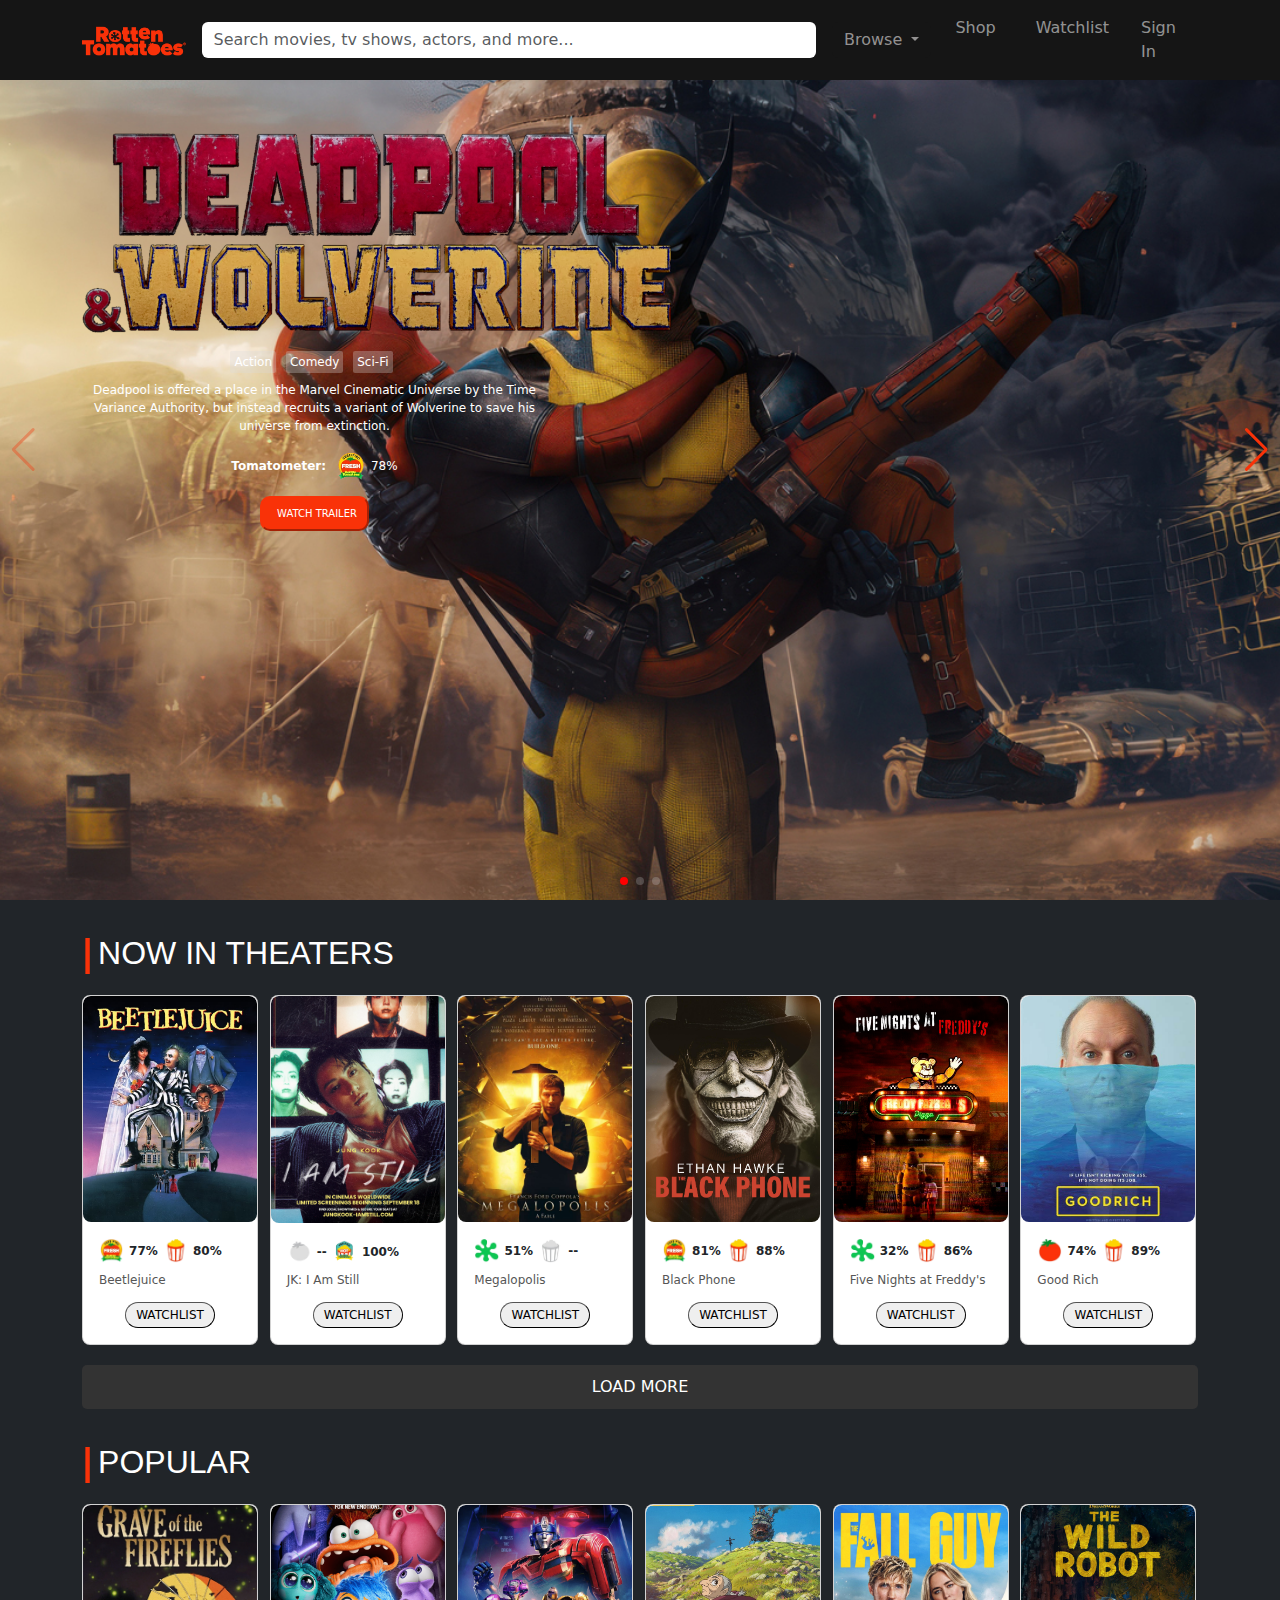
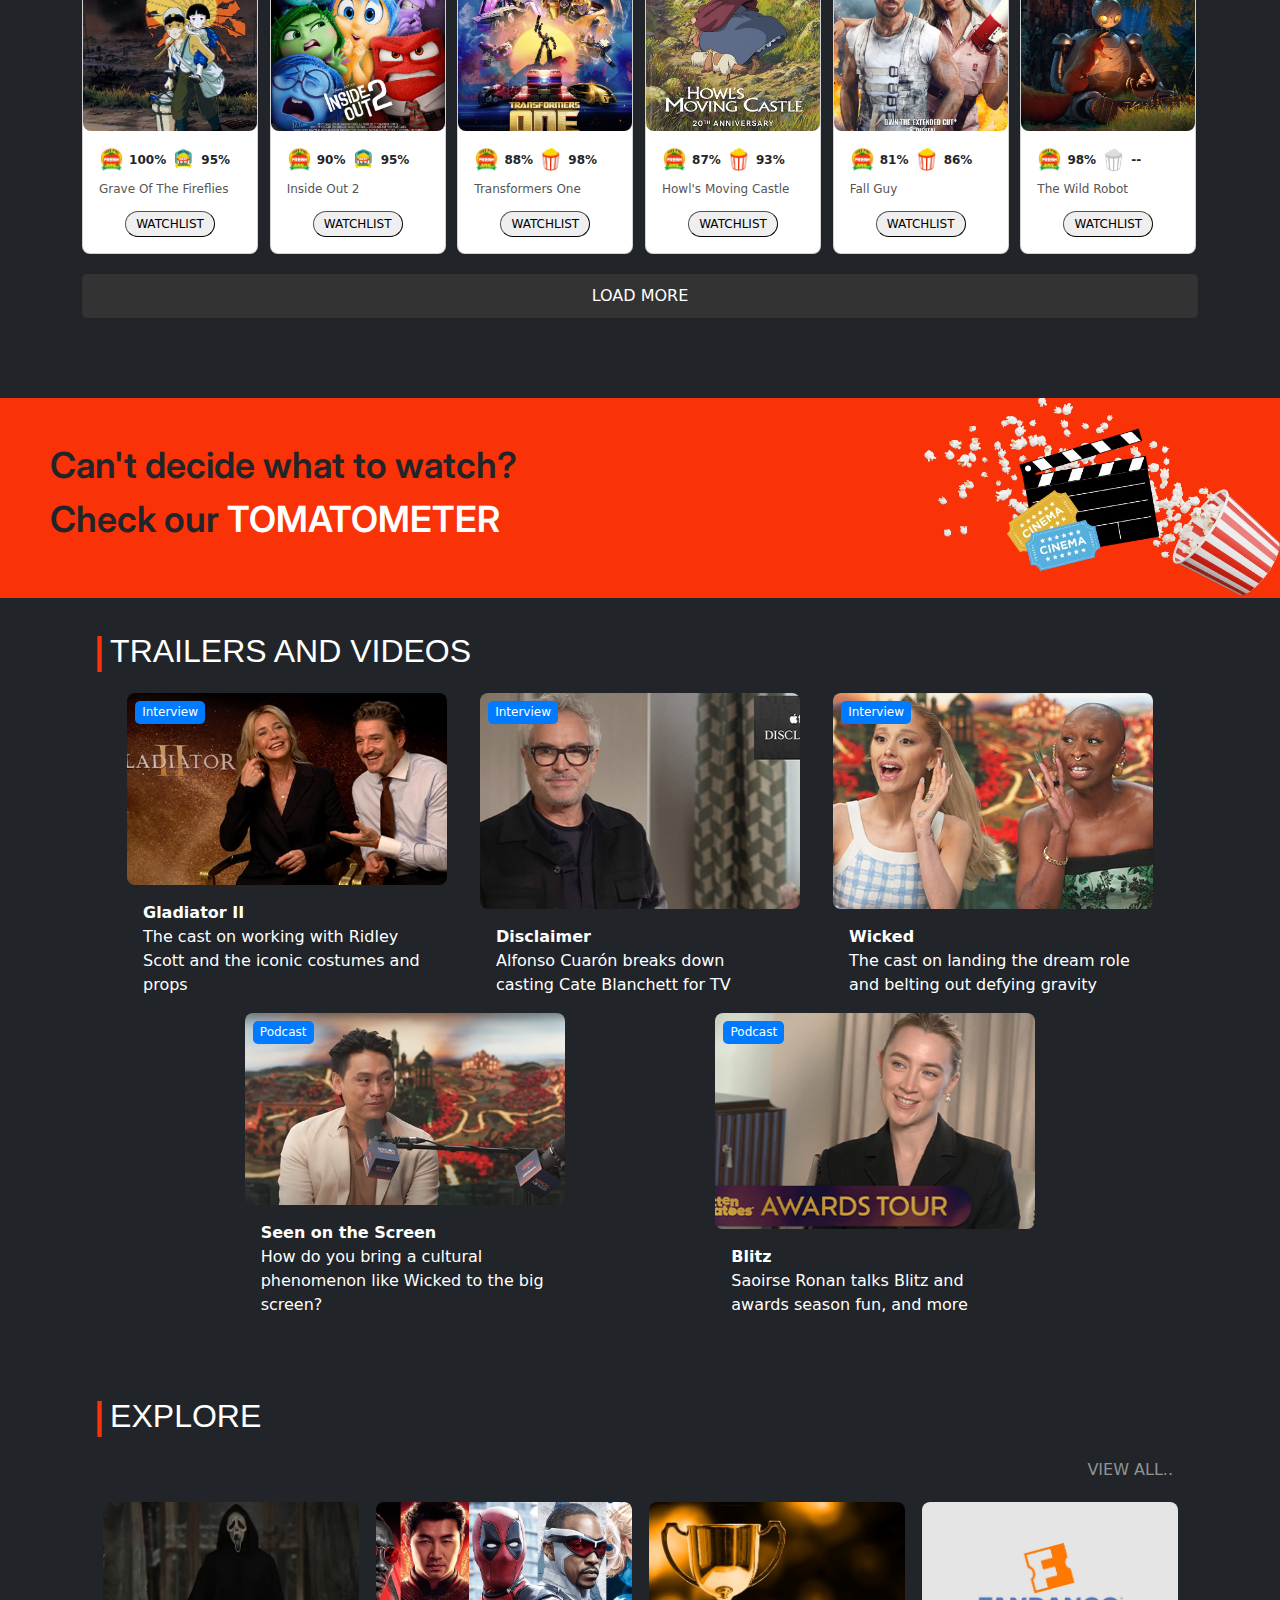
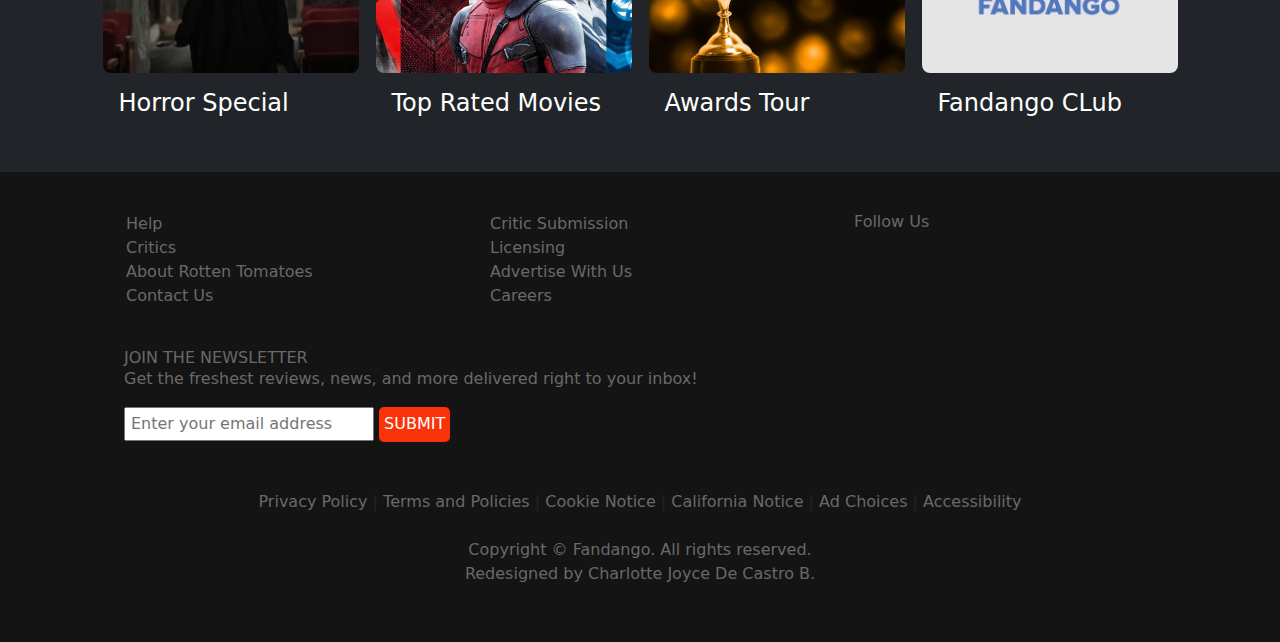
==== commit be6acbe8: "Fixed responsiveness on home page" ====
--- a/index.html
+++ b/index.html
@@ -292,7 +292,7 @@
                     </div>
                 </div>
             </div>
-            <div class="card card-img-top">
+            <div class="card card-img-top hidden">
                 <img src="/images/movie posters/five-nights-at-freddies.jpg" class="card-img-top" alt="">
                 <div class="card-body">
                     <div class="tomatometer mb-2">
@@ -308,7 +308,7 @@
                     </div>
                 </div>
             </div>
-            <div class="card card-img-top">
+            <div class="card card-img-top hidden">
                 <img src="/images/movie posters/good-rich.jpg" class="card-img-top" alt="">
                 <div class="card-body">
                     <div class="tomatometer mb-2">
@@ -324,9 +324,9 @@
                     </div>
                 </div>
             </div>
-            <div class="load-more-container">
-                <button class="load-more">LOAD MORE..</button>
-            </div>
+        </div>
+        <div class="load-more-container container">
+            <button class="load-more">LOAD MORE</button>
         </div>
         <!-- end of movie container -->
         <!-- POPULAR MOVIES -->
@@ -334,7 +334,7 @@
             <span>l</span>
             <h2>POPULAR</h2>
         </div>
-        <div class="movies-cards container" id="popular-cards">
+        <div class="movies-cards pop-cards container" id="popular-cards">
             <div class="card card-img-top">
                 <img src="/images/movie posters/grave-of-the-fireflies-poster.jpg" class="card-img-top" alt="">
                 <div class="card-body">
@@ -399,7 +399,7 @@
                     </div>
                 </div>
             </div>
-            <div class="card card-img-top">
+            <div class="card card-img-top hidden">
                 <img src="/images/movie posters/fall-guy-poster.jpg" class="card-img-top" alt="">
                 <div class="card-body">
                     <div class="tomatometer mb-2">
@@ -415,7 +415,7 @@
                     </div>
                 </div>
             </div>
-            <div class="card card-img-top">
+            <div class="card card-img-top hidden">
                 <img src="/images/movie posters/the-wild-robot-.jpg" class="card-img-top" alt="">
                 <div class="card-body">
                     <div class="tomatometer mb-2">
@@ -431,9 +431,9 @@
                     </div>
                 </div>
             </div>
-            <div class="load-more-container">
-                <button class="load-more">LOAD MORE..</button>
-              </div>
+        </div>
+        <div class="load-more-container container">
+            <button class="load-more">LOAD MORE</button>
         </div>
     </div>
     <!-- END OF MOVIES SECTION-->
--- a/css/style.css
+++ b/css/style.css
@@ -141,6 +141,8 @@
     position: relative;
     height: 100vh;
     display: flex;
+    width: 100%;
+    overflow: hidden;
 }
 .hero-content .poster-img {
     height: 100vh;
@@ -152,6 +154,7 @@
     z-index: 99999;
     margin-top: 70px;
     position: relative;
+    overflow: hidden;
 }
 .hero-content .movie-title {
     position: relative;
@@ -247,8 +250,10 @@
 }
 /* Swiper */
 .swiper {
+    position: relative;
     width: 100%;
-    height: 100vh;
+    /* height: 100vh; */
+    overflow: hidden;
 }
 .swiper-slide {
     text-align: center;
@@ -257,11 +262,13 @@
     display: flex;
     justify-content: center;
     align-items: center;
+    overflow: hidden;
 }
 .swiper-slide img {
-    display: block;
+    display: flex;
     width: 100%;
     height: 100%;
+    height: auto;
     object-fit: cover;
 }
 .swiper-button-next, .swiper-button-prev {
@@ -272,6 +279,13 @@
     outline: none;
     border: none;
     box-shadow: none;
+}
+.swiper-pagination {
+    position: absolute;
+    bottom: 15px;
+    left: 50%;
+    transform: translateX(-50%);
+    z-index: 10;
 }
 .navbar .search-bar span {
     cursor: pointer;
@@ -307,7 +321,9 @@
     position: relative;
     display: flex;
     flex-wrap: wrap;
-    display: grid; grid-gap: 10px; grid-template-columns: repeat(6, 1fr); 
+    display: grid;
+    grid-gap: 10px;
+    grid-template-columns: repeat(6, 1fr); 
 }
 #popular-cards {
     position: relative;
@@ -366,11 +382,17 @@
     background-color: #e1e1e1;
 }
 .load-more-container {
-    margin-top: auto;
+    position: relative;
+    margin-top: 15px;
+    grid-column: 1 / -1;
+    display: flex;
+    justify-content: center;
+    margin-top: 20px;
 }
 .load-more {
-    margin: auto;
     padding: 10px 20px;
+    width: 100%;
+    margin: 0 auto;
     font-size: 16px;
     background-color: #333;
     color: #fff;
@@ -378,7 +400,7 @@
     border-radius: 5px;
     cursor: pointer;
     transition: background-color 0.3s ease;
-}
+  }
   
 .load-more:hover {
     background-color: #555;
@@ -798,3 +820,184 @@
     text-align: center;
 }
 
+@media (min-width: 1024px) {
+    /* .movie-cards {
+        grid-template-columns: repeat(3, 1fr);
+    }
+    #popular-cards {
+        grid-template-columns: repeat(3, 1fr);
+    } */
+}
+@media (max-width: 768px) {
+    .hero-content .card {
+        height: 100px;
+        width: 100px;
+    }
+    .movie-cards {
+        grid-template-columns: repeat(4, 1fr);
+        margin: 0 auto;
+        padding: 0;
+    }
+    .movie-cards .hidden, .movies-cards .hidden{
+        display: none;
+        visibility: hidden;
+    }
+    .card {
+        margin: 0 auto;
+    }
+    #popular-cards {
+        grid-template-columns: repeat(4, 1fr);
+        margin: 0 auto;
+        padding: 0;
+    }
+    .navbar .browse {
+        visibility: hidden;
+        display: none;
+    }
+    .navbar-nav .submenu {
+        visibility: visible;
+        display: block;
+    }
+    .navbar-nav:first-child {
+        padding-top: 10px;
+    }
+    .navbar-nav i {
+        visibility: hidden;
+        display: none;
+    }
+    .swiper-button-prev, .swiper-button-next {
+        display: none;
+        visibility: hidden;
+    }
+    .hero-content .movie-details {
+        top: 20%!important;
+    }
+    .hero-content .poster-img {
+        height: 100%;
+    }
+    .hero-content .movie-details {
+        top: 30%;
+    }
+    .hero-content .movie-description {
+        margin: 0 auto;
+        /* background-color: #007bff; */
+    }
+    .hero-content .movie-title {
+        height: 100%;
+        width: 500px;
+        padding: 20px;
+        /* float: none; */
+        margin: 0 auto;
+        /* background-color: #007bff; */
+    }
+    .movie-cards {
+        gap: 5px;
+    }
+    #popular-cards.movies-cards {
+        gap: 5px;
+    }
+    .card .tomatometer span {
+        font-size: 16px;
+        font-weight: 600;
+    }
+    .card .tomatometer img {
+        max-width: 25px;
+        max-height: 25px;
+    }
+    .card-title {
+        font-size: 12px;
+        color: #565656;
+    }
+    .banner img {
+        height: 150px;
+        top: 40px;
+    }
+    .banner p {
+        font-size: 26px;
+        font-weight: 600;
+        padding-left: 50px;
+        padding-top: 55px;
+    }
+    .shop-section {
+        padding-top: 40px;
+    }
+    .shop-card {
+        width: 10rem;
+        height: 18rem;
+    }
+    .critics-section {
+        padding-top: 40px;
+    }
+    .tomatometer-section {
+        padding-top: 90px;
+    }
+}
+@media (max-width: 576px) {
+    .movie-cards {
+        grid-template-columns: repeat(3, 1fr);
+    }
+    #popular-cards {
+        grid-template-columns: repeat(3, 1fr);
+    }
+    .swiper-button-prev, .swiper-button-next {
+        display: none;
+        visibility: hidden;
+    }
+    .hero-content .movie-details {
+        top: 40%;
+    }
+    .hero-content .movie-title {
+        height: 100%;
+        width: 350px;
+        padding: 20px;
+        float: none;
+        margin: 0 auto;
+    }
+    .movie-cards .hidden, .movies-cards .hidden{
+        display: flex;
+        visibility: visible;
+    }
+    .card {
+        /* margin-right: 5px; */
+        margin: 0 auto;
+        position: relative;
+        width: 9rem;
+        border-spacing: 0;
+        display: inline-flex;
+        overflow: hidden!important;
+        margin: 0 auto;
+    }
+    .card-img-top {
+        height: 350px!important;
+    }
+    .card button {
+        font-size: 10px;
+    }
+    .card .tomatometer span {
+        font-size: 12px;
+        font-weight: 600;
+    }
+    .card .tomatometer img {
+        max-width: 15px;
+        max-height: 15px;
+    }
+    .card-title {
+        font-size: 9px;
+        color: #565656;
+    }
+    .banner img {
+        height: 100px;
+        top: 90px;
+    }
+    .banner p {
+        font-size: 15px;
+        font-weight: 600;
+        text-wrap: nowrap;
+        padding-left: 50px;
+        padding-top: 75px;
+    }
+    footer input {
+        width: 200px;
+        font-size: 16px;
+    }
+}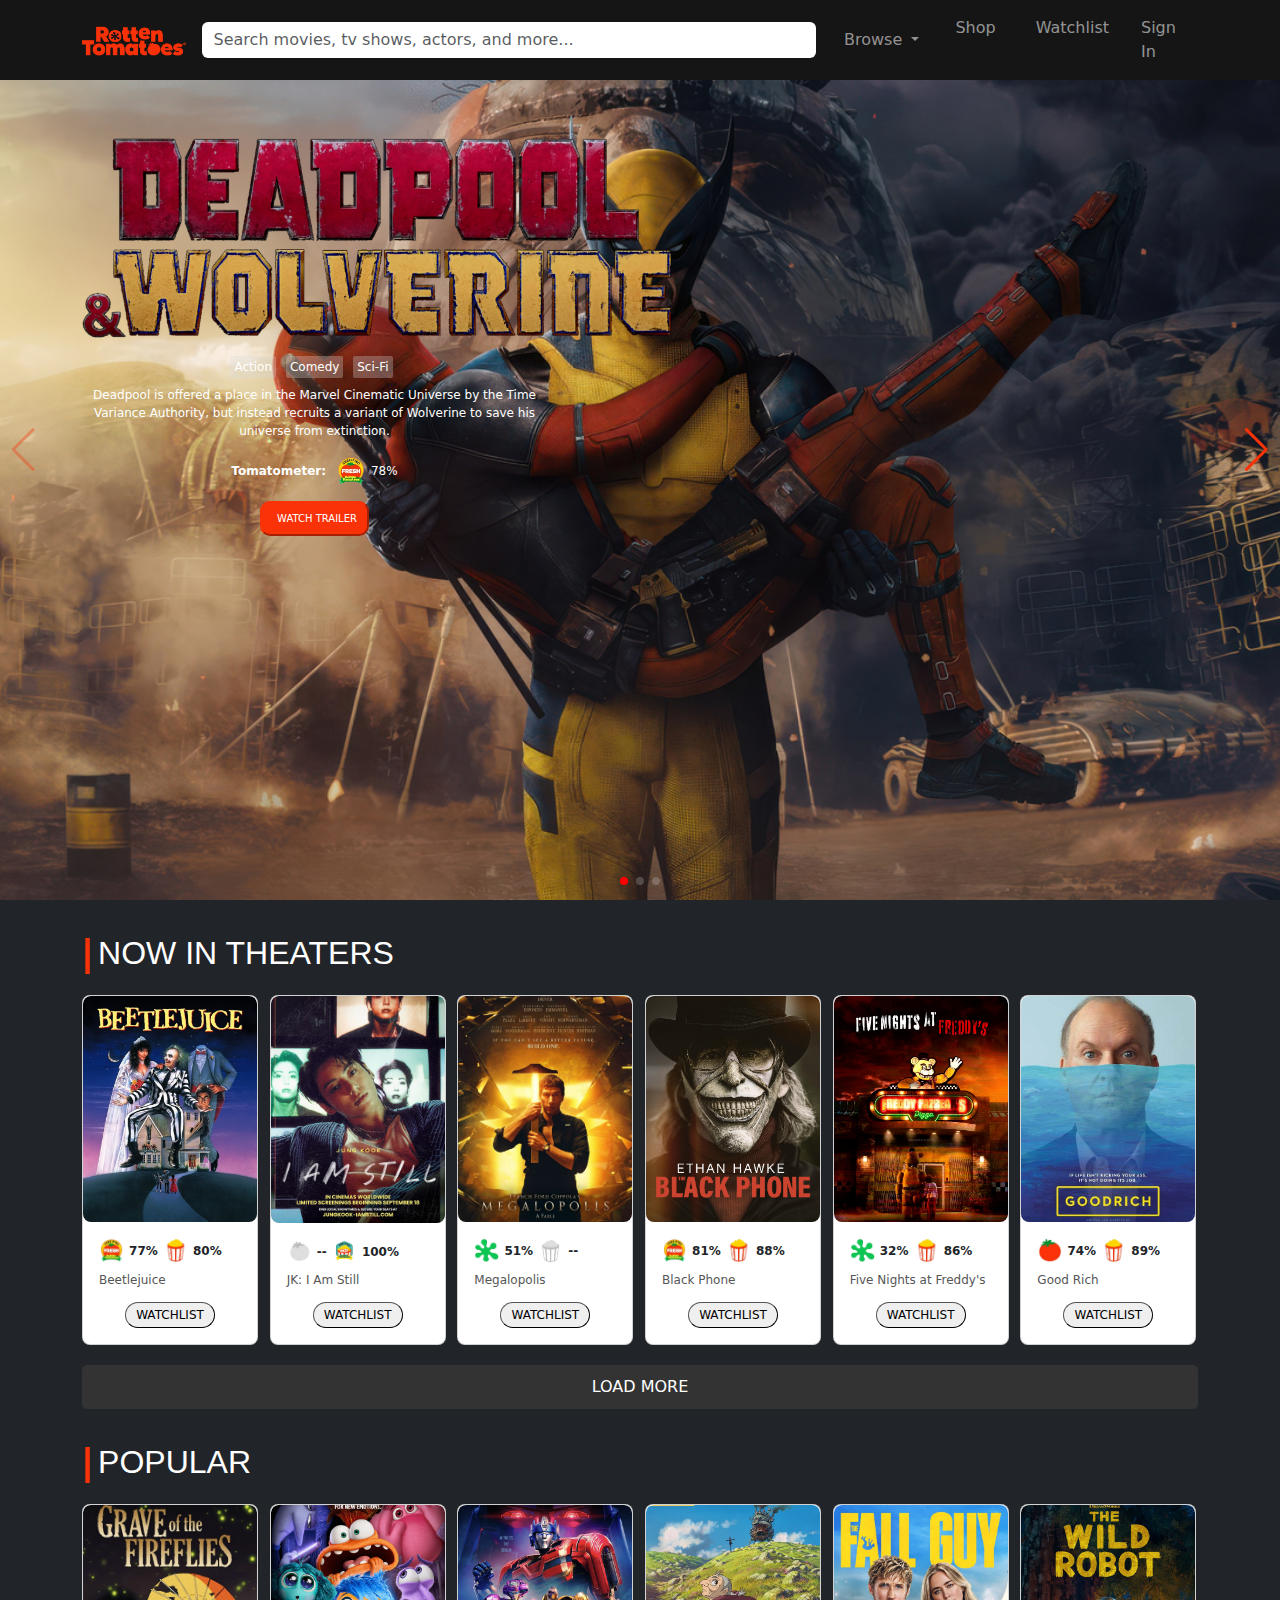
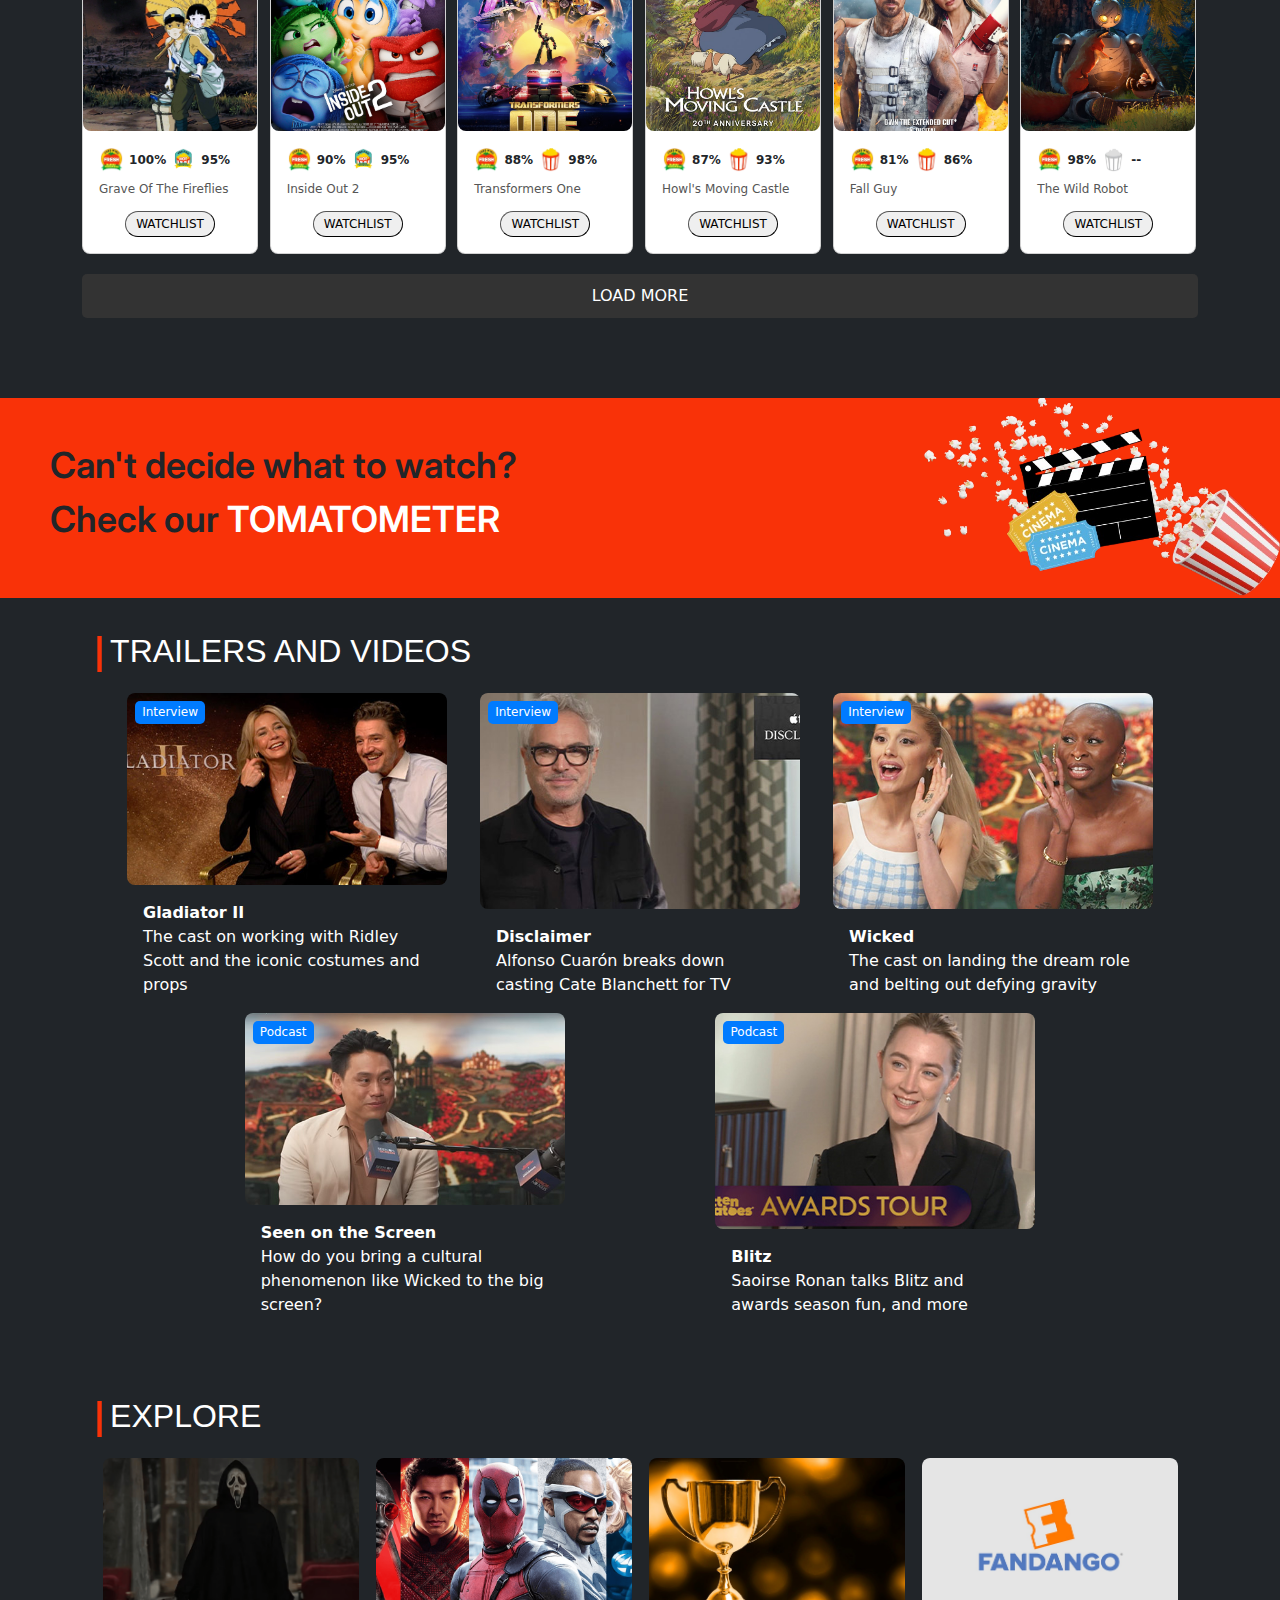
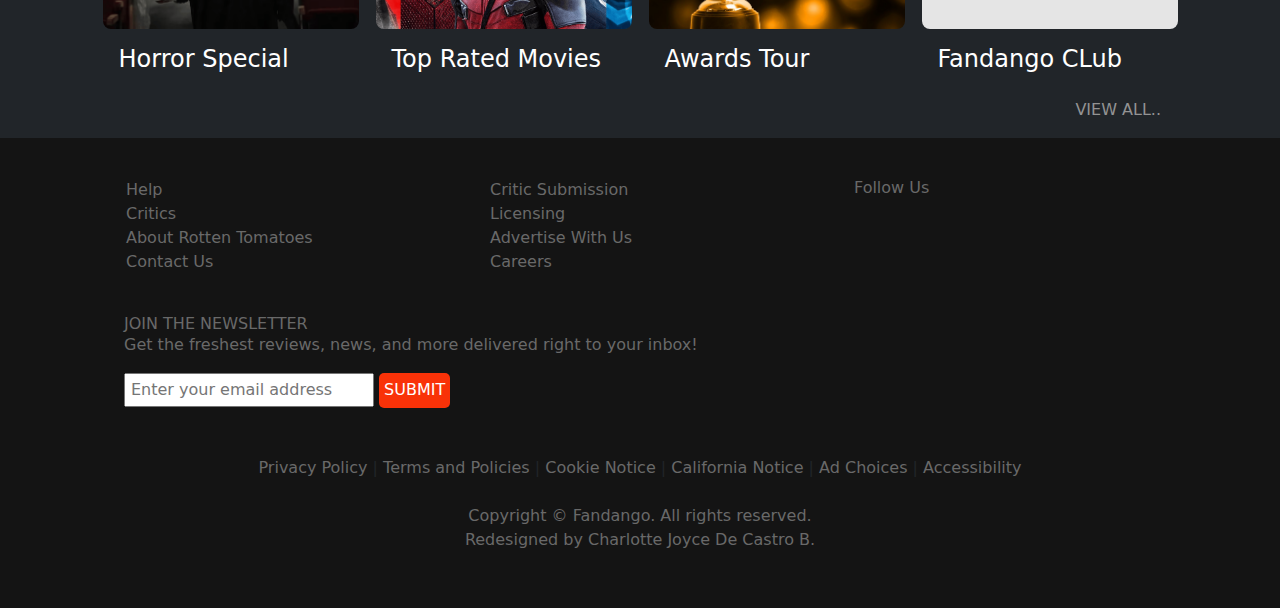
==== commit 55ceff94: "Fixed minor issues on responsiveness" ====
--- a/index.html
+++ b/index.html
@@ -152,7 +152,7 @@
                         </article>
                     </div>
                 </div>
-                <div class="swiper-slide">
+                <div class="swiper-slide slide2">
                     <div class="movie-poster">
                         <img src="/images/the-wild-robot-movie.png" class="poster-img" alt="A Wild Robot Movie"> 
                       </div>
@@ -182,7 +182,7 @@
                         </article>
                     </div>
                 </div>
-                <div class="swiper-slide">
+                <div class="swiper-slide slide3">
                     <div class="movie-poster">
                         <img src="/images/R.jpg" class="poster-img" alt="Joker"> 
                       </div>
@@ -493,7 +493,6 @@
             <span>l</span>
             <h2>EXPLORE</h2>
         </div>
-        <a href="#!">VIEW ALL..</a>
         <div class="explore-cards container">
             <div class="card explore-card">
                 <img src="/images/discover/scream.png" alt="" class="card-img-top">
@@ -519,6 +518,9 @@
                     <h4 class="title">Fandango CLub</h4>
                 </div>
             </div>
+        </div>
+        <div class="view-all container">
+            <a href="#!">VIEW ALL..</a>
         </div>
     </div>
 
--- a/css/style.css
+++ b/css/style.css
@@ -175,6 +175,9 @@
     align-items: center;
     padding: 5px;
 }
+.hero-content .movie-details {
+    top: 5px;
+}
 .hero-content .movie-genre {
     padding-bottom: 10px;
 }
@@ -332,7 +335,6 @@
     display: grid; grid-gap: 10px; grid-template-columns: repeat(6, 1fr); 
 }
 .card {
-    /* margin-right: 5px; */
     position: relative;
     width: 11rem;
     border-spacing: 0;
@@ -539,6 +541,13 @@
 }
 #explore-title:hover {
     color: #939191;
+}
+.explore-section .view-all {
+    position: relative;
+    padding-bottom: 10px;
+    /* width: 150px; */
+    /* right: 10px; */
+    margin: 0 auto;
 }
 /* SHOP SECTION */
 .shop-section {
@@ -820,33 +829,42 @@
     text-align: center;
 }
 
-@media (min-width: 1024px) {
-    /* .movie-cards {
-        grid-template-columns: repeat(3, 1fr);
-    }
-    #popular-cards {
-        grid-template-columns: repeat(3, 1fr);
-    } */
-}
-@media (max-width: 768px) {
+@media (max-width: 1024px) {
+    .card {
+        position: relative;
+        width: 12.5rem;
+        border-spacing: 0;
+        display: inline-flex;
+        overflow: hidden!important;
+    }
     .hero-content .card {
         height: 100px;
         width: 100px;
     }
+    .movie-cards, .movies-cards {
+        overflow-x: hidden;
+    }
     .movie-cards {
-        grid-template-columns: repeat(4, 1fr);
+        grid-template-columns: repeat(6, 1fr);
         margin: 0 auto;
         padding: 0;
     }
     .movie-cards .hidden, .movies-cards .hidden{
-        display: none;
-        visibility: hidden;
+        display: flex;
+        visibility: visible;
     }
     .card {
         margin: 0 auto;
+        width: 9rem;
+    }
+    .card .tomatometer span {
+        font-size: 10px!important;
+    }
+    .card .card-title {
+        font-size: 11px;
     }
     #popular-cards {
-        grid-template-columns: repeat(4, 1fr);
+        grid-template-columns: repeat(6, 1fr);
         margin: 0 auto;
         padding: 0;
     }
@@ -876,7 +894,16 @@
         height: 100%;
     }
     .hero-content .movie-details {
-        top: 30%;
+        top: 10%!important;
+    }
+    .hero-content .slide2 .movie-title {
+        width: 350px;
+    }
+    .hero-content .slide2 .movie-details {
+        top: 15px!important;
+    }
+    .hero-content .slide3 .movie-details {
+        top: 35px!important;
     }
     .hero-content .movie-description {
         margin: 0 auto;
@@ -890,6 +917,138 @@
         margin: 0 auto;
         /* background-color: #007bff; */
     }
+    .hero-content .slide3 .movie-title {
+        height: 100%;
+        width: 350px;
+    }
+    .movie-cards {
+        gap: 5px;
+    }
+    #popular-cards.movies-cards {
+        gap: 5px;
+    }
+    .card .tomatometer span {
+        font-size: 16px;
+        font-weight: 600;
+    }
+    .card .tomatometer img {
+        max-width: 25px;
+        max-height: 25px;
+    }
+    .card-title {
+        font-size: 12px;
+        color: #565656;
+    }
+    .banner img {
+        height: 150px;
+        top: 40px;
+    }
+    .banner p {
+        font-size: 26px;
+        font-weight: 600;
+        padding-left: 50px;
+        padding-top: 55px;
+    }
+    .shop-section {
+        padding-top: 40px;
+    }
+    .shop-card {
+        width: 10rem;
+        height: 18rem;
+    }
+    .critics-section {
+        padding-top: 40px;
+    }
+    .tomatometer-section {
+        padding-top: 90px;
+    }
+}
+@media (min-width: 578px) and (max-width: 992px) {
+    .hero-content .card {
+        height: 100px;
+        width: 100px;
+    }
+    .movie-cards, .movies-cards {
+        overflow-x: hidden;
+    }
+    .movie-cards {
+        grid-template-columns: repeat(4, 1fr);
+        margin: 0 auto;
+        padding: 0;
+    }
+    .movie-cards .hidden, .movies-cards .hidden{
+        display: none;
+        visibility: hidden;
+    }
+    .card {
+        margin: 0 auto;
+        width: 10rem;
+        height: auto;
+    }
+    .card .tomatometer span {
+        font-size: 12px!important;
+    }
+    .watch-btn {
+        font-size: 5px;
+    }
+    #popular-cards {
+        grid-template-columns: repeat(4, 1fr);
+        margin: 0 auto;
+        padding: 0;
+    }
+    .navbar .browse {
+        visibility: hidden;
+        display: none;
+    }
+    .navbar-nav .submenu {
+        visibility: visible;
+        display: block;
+    }
+    .navbar-nav:first-child {
+        padding-top: 10px;
+    }
+    .navbar-nav i {
+        visibility: hidden;
+        display: none;
+    }
+    .swiper-button-prev, .swiper-button-next {
+        display: none;
+        visibility: hidden;
+    }
+    .hero-content .movie-details {
+        top: 20%!important;
+    }
+    .hero-content .poster-img {
+        height: 100%;
+    }
+    .hero-content .movie-details {
+        top: 10%!important;
+    }
+    .hero-content .slide2 .movie-title {
+        width: 350px;
+    }
+    .hero-content .slide2 .movie-details {
+        top: 15px!important;
+    }
+    .hero-content .slide3 .movie-details {
+        top: 35px!important;
+    }
+    .hero-content .movie-description {
+        margin: 0 auto;
+        /* background-color: #007bff; */
+    }
+    .hero-content .movie-title {
+        height: 100%;
+        width: 500px;
+        padding: 20px;
+        /* float: none; */
+        margin: 0 auto;
+        /* background-color: #007bff; */
+    }
+    .hero-content .slide3 .movie-title {
+        height: 100%;
+        width: 350px;
+    }
     .movie-cards {
         gap: 5px;
     }
@@ -957,15 +1116,16 @@
         display: flex;
         visibility: visible;
     }
+    .hero-content .slide2 .movie-details {
+        top: 5%!important;
+    }
+    .hero-content .slide3 .movie-details {
+        top: 10%!important;
+    }
     .card {
         /* margin-right: 5px; */
         margin: 0 auto;
-        position: relative;
         width: 9rem;
-        border-spacing: 0;
-        display: inline-flex;
-        overflow: hidden!important;
-        margin: 0 auto;
     }
     .card-img-top {
         height: 350px!important;
@@ -985,16 +1145,19 @@
         font-size: 9px;
         color: #565656;
     }
+    .banner {
+        height: 150px;
+    }
     .banner img {
         height: 100px;
-        top: 90px;
+        top: 40px;
     }
     .banner p {
-        font-size: 15px;
+        font-size: 18px;
         font-weight: 600;
         text-wrap: nowrap;
-        padding-left: 50px;
-        padding-top: 75px;
+        padding-left: 30px;
+        padding-top: 50px;
     }
     footer input {
         width: 200px;
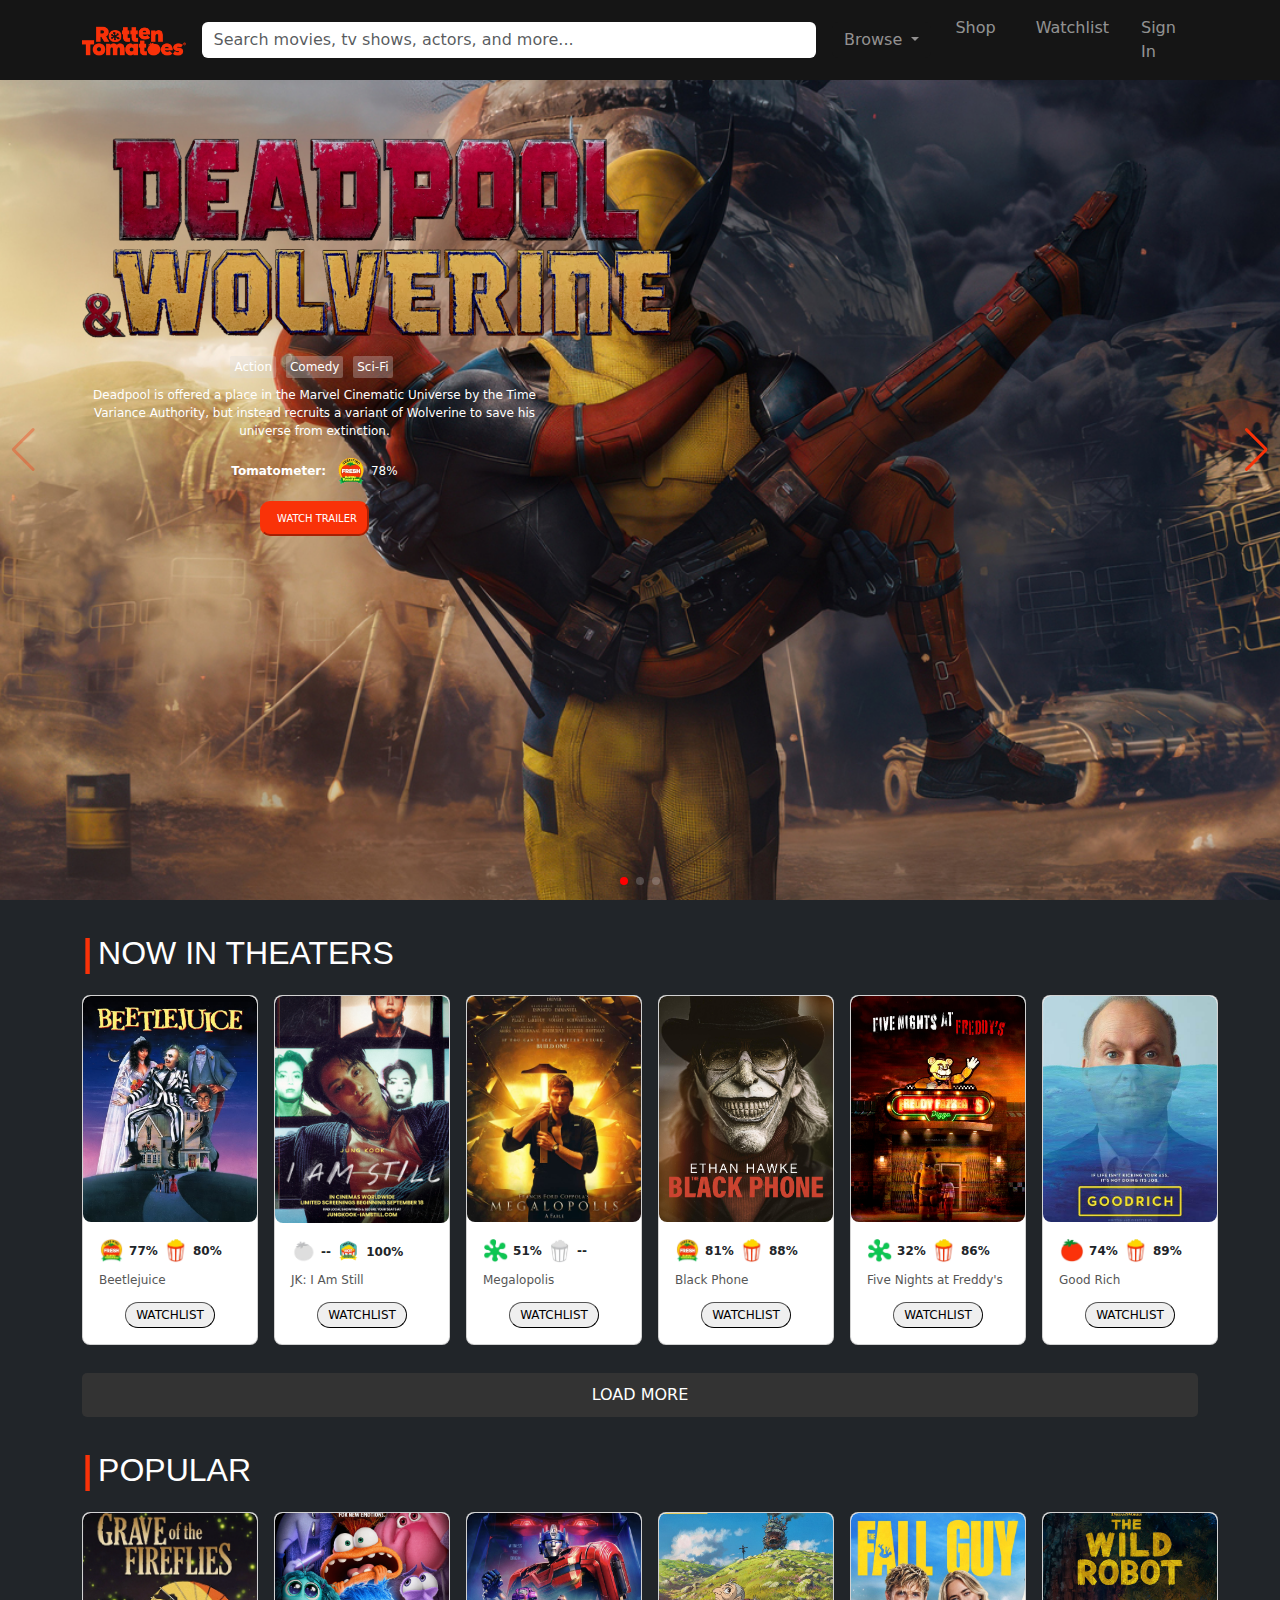
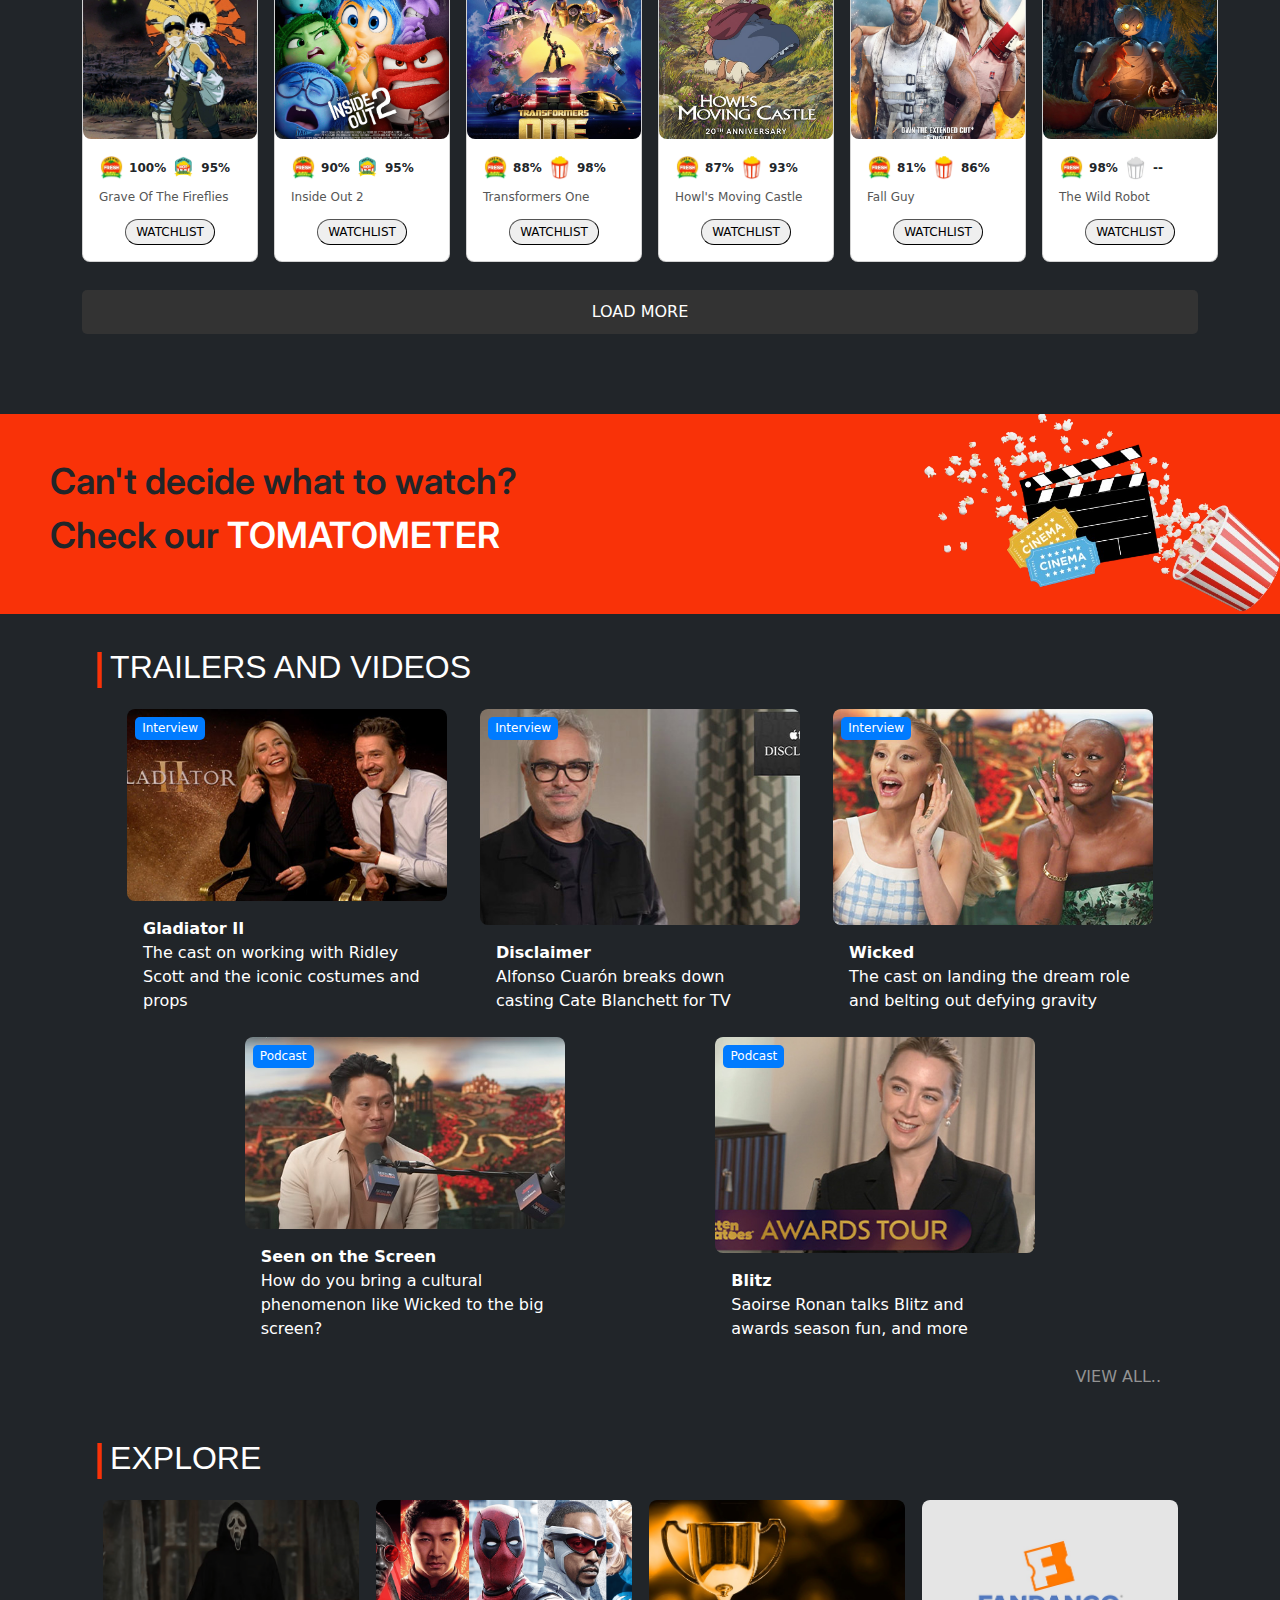
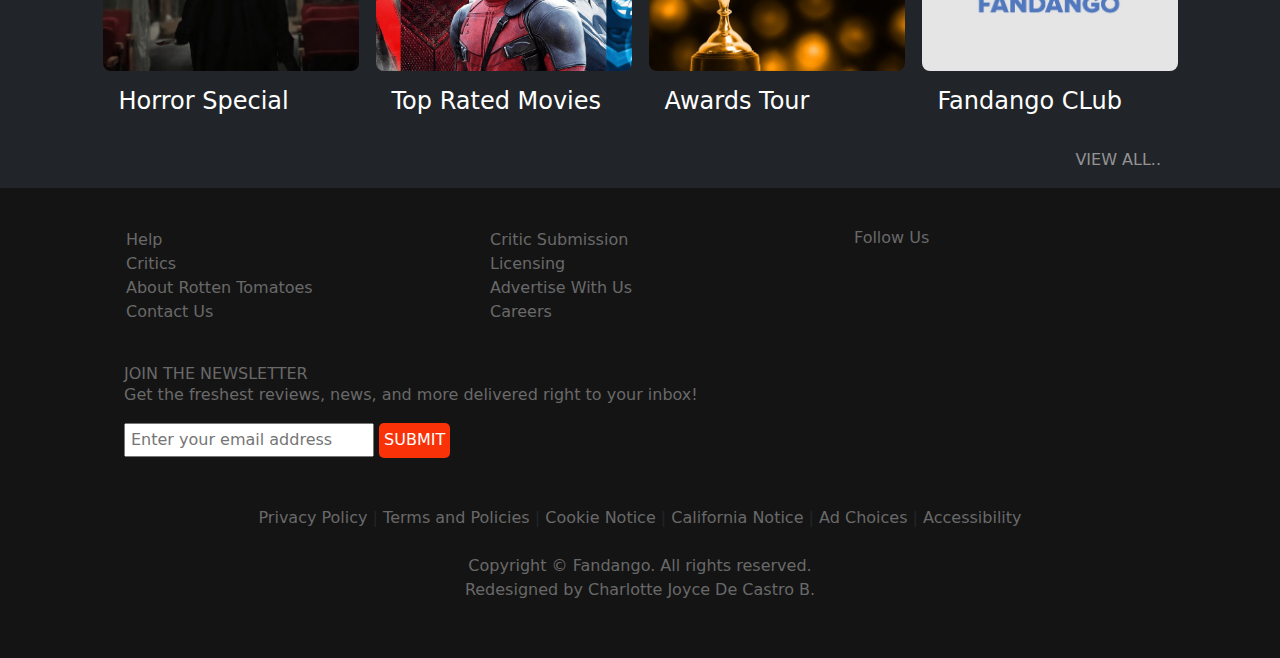
==== commit 5fcafa70: "Fixed all responsiveness issues on home page" ====
--- a/index.html
+++ b/index.html
@@ -486,6 +486,9 @@
                 </div>
             </div>
         </div>
+        <div class="view-all container">
+            <a href="#!">VIEW ALL..</a>
+        </div>
     </div>
     <!-- EXPLORE SECTION -->
     <div class="explore-section container">
--- a/css/style.css
+++ b/css/style.css
@@ -325,14 +325,16 @@
     display: flex;
     flex-wrap: wrap;
     display: grid;
-    grid-gap: 10px;
+    grid-gap: 1rem;
     grid-template-columns: repeat(6, 1fr); 
 }
 #popular-cards {
     position: relative;
     display: flex;
     flex-wrap: wrap;
-    display: grid; grid-gap: 10px; grid-template-columns: repeat(6, 1fr); 
+    display: grid; 
+    grid-gap: 1rem; 
+    grid-template-columns: repeat(6, 1fr); 
 }
 .card {
     position: relative;
@@ -340,6 +342,7 @@
     border-spacing: 0;
     display: inline-flex;
     overflow: hidden!important;
+    margin-bottom: 0.5rem!important;
 }
 .card-img-top {
     height: 350px!important;
@@ -434,6 +437,7 @@
 }
 .banner a:hover {
     color: #fff!important;
+    text-decoration: underline;
 }
 /* TRAILER & VIDEOS SECTION */
 .trailer-section {
@@ -491,7 +495,21 @@
 .trailer-card .card-body .card-title:hover, 
 .trailer-card .card-body .card-text:hover {
     cursor: pointer;
-    color: #007bff;
+    color: #F93208;
+}
+.trailer-section .view-all {
+    position: relative;
+    padding-bottom: 10px;
+    /* width: 150px; */
+    /* right: 10px; */
+    margin: 0 auto;
+}
+.trailer-section a {
+    float: inline-end;
+    padding-bottom: 20px;
+    padding-right: 25px;
+    text-decoration: none;
+    color: rgb(147, 147, 147);
 }
 /* EXPLORE SECTION */
 .explore-section {
@@ -540,7 +558,7 @@
     color: #fff;
 }
 #explore-title:hover {
-    color: #939191;
+    color: #F93208;
 }
 .explore-section .view-all {
     position: relative;
@@ -907,6 +925,130 @@
     }
     .hero-content .movie-description {
         margin: 0 auto;
+    }
+    .hero-content .movie-title {
+        height: 100%;
+        width: 500px;
+        padding: 20px;
+        /* float: none; */
+        margin: 0 auto;
+    }
+    .hero-content .slide3 .movie-title {
+        height: 100%;
+        width: 350px;
+    }
+    .movie-cards {
+        gap: 5px;
+    }
+    #popular-cards.movies-cards {
+        gap: 5px;
+    }
+    .card .tomatometer span {
+        font-size: 16px;
+        font-weight: 600;
+    }
+    .card .tomatometer img {
+        max-width: 25px;
+        max-height: 25px;
+    }
+    .card-title {
+        font-size: 12px;
+        color: #565656;
+    }
+    .banner img {
+        height: 150px;
+        top: 40px;
+    }
+    .banner p {
+        font-size: 26px;
+        font-weight: 600;
+        padding-left: 50px;
+        padding-top: 55px;
+    }
+    .shop-section {
+        padding-top: 40px;
+    }
+    .shop-card {
+        width: 10rem;
+        height: 18rem;
+    }
+    .critics-section {
+        padding-top: 40px;
+    }
+    .tomatometer-section {
+        padding-top: 90px;
+    }
+}
+@media (max-width: 992px) {
+    .hero-content .card {
+        height: 100px;
+        width: 100px;
+    }
+    .movie-cards, .movies-cards {
+        overflow-x: hidden;
+    }
+    .movie-cards {
+        grid-template-columns: repeat(4, 1fr);
+    }
+    .movie-cards .hidden, .movies-cards .hidden{
+        display: none;
+        visibility: hidden;
+    }
+    .card {
+        margin: 0 auto;
+        width: 10rem;
+        height: auto;
+    }
+    .card .tomatometer span {
+        font-size: 12px!important;
+    }
+    .watch-btn {
+        font-size: 5px;
+    }
+    #popular-cards {
+        grid-template-columns: repeat(4, 1fr);
+        margin: 0 auto;
+        padding: 0;
+    }
+    .navbar .browse {
+        visibility: hidden;
+        display: none;
+    }
+    .navbar-nav .submenu {
+        visibility: visible;
+        display: block;
+    }
+    .navbar-nav:first-child {
+        padding-top: 10px;
+    }
+    .navbar-nav i {
+        visibility: hidden;
+        display: none;
+    }
+    .swiper-button-prev, .swiper-button-next {
+        display: none;
+        visibility: hidden;
+    }
+    .hero-content .movie-details {
+        top: 20%!important;
+    }
+    .hero-content .poster-img {
+        height: 100%;
+    }
+    .hero-content .movie-details {
+        top: 10%!important;
+    }
+    .hero-content .slide2 .movie-title {
+        width: 350px;
+    }
+    .hero-content .slide2 .movie-details {
+        top: 15px!important;
+    }
+    .hero-content .slide3 .movie-details {
+        top: 35px!important;
+    }
+    .hero-content .movie-description {
+        margin: 0 auto;
         /* background-color: #007bff; */
     }
     .hero-content .movie-title {
@@ -962,136 +1104,14 @@
     .tomatometer-section {
         padding-top: 90px;
     }
-}
-@media (min-width: 578px) and (max-width: 992px) {
-    .hero-content .card {
-        height: 100px;
-        width: 100px;
-    }
-    .movie-cards, .movies-cards {
-        overflow-x: hidden;
-    }
-    .movie-cards {
-        grid-template-columns: repeat(4, 1fr);
-        margin: 0 auto;
-        padding: 0;
-    }
-    .movie-cards .hidden, .movies-cards .hidden{
-        display: none;
-        visibility: hidden;
-    }
-    .card {
-        margin: 0 auto;
-        width: 10rem;
-        height: auto;
-    }
-    .card .tomatometer span {
-        font-size: 12px!important;
-    }
-    .watch-btn {
-        font-size: 5px;
-    }
-    #popular-cards {
-        grid-template-columns: repeat(4, 1fr);
-        margin: 0 auto;
-        padding: 0;
-    }
-    .navbar .browse {
-        visibility: hidden;
-        display: none;
-    }
-    .navbar-nav .submenu {
-        visibility: visible;
-        display: block;
-    }
-    .navbar-nav:first-child {
-        padding-top: 10px;
-    }
-    .navbar-nav i {
-        visibility: hidden;
-        display: none;
-    }
-    .swiper-button-prev, .swiper-button-next {
-        display: none;
-        visibility: hidden;
-    }
-    .hero-content .movie-details {
-        top: 20%!important;
-    }
-    .hero-content .poster-img {
-        height: 100%;
-    }
-    .hero-content .movie-details {
-        top: 10%!important;
-    }
-    .hero-content .slide2 .movie-title {
-        width: 350px;
-    }
-    .hero-content .slide2 .movie-details {
-        top: 15px!important;
-    }
-    .hero-content .slide3 .movie-details {
-        top: 35px!important;
-    }
-    .hero-content .movie-description {
-        margin: 0 auto;
-        /* background-color: #007bff; */
-    }
-    .hero-content .movie-title {
-        height: 100%;
-        width: 500px;
-        padding: 20px;
-        /* float: none; */
-        margin: 0 auto;
-        /* background-color: #007bff; */
-    }
-    .hero-content .slide3 .movie-title {
-        height: 100%;
-        width: 350px;
-    }
-    .movie-cards {
-        gap: 5px;
-    }
-    #popular-cards.movies-cards {
-        gap: 5px;
-    }
-    .card .tomatometer span {
-        font-size: 16px;
-        font-weight: 600;
-    }
-    .card .tomatometer img {
-        max-width: 25px;
-        max-height: 25px;
-    }
-    .card-title {
-        font-size: 12px;
-        color: #565656;
-    }
-    .banner img {
-        height: 150px;
-        top: 40px;
-    }
-    .banner p {
-        font-size: 26px;
-        font-weight: 600;
-        padding-left: 50px;
-        padding-top: 55px;
-    }
-    .shop-section {
-        padding-top: 40px;
-    }
-    .shop-card {
-        width: 10rem;
-        height: 18rem;
-    }
-    .critics-section {
-        padding-top: 40px;
-    }
-    .tomatometer-section {
-        padding-top: 90px;
-    }
-}
-@media (max-width: 576px) {
+    .trailer-cards .card {
+        height: 20rem;
+    }
+    .explore-cards .card {
+        height: 13rem;
+    }
+}
+@media (max-width: 768px) {
     .movie-cards {
         grid-template-columns: repeat(3, 1fr);
     }
@@ -1159,6 +1179,12 @@
         padding-left: 30px;
         padding-top: 50px;
     }
+    .trailer-cards .card {
+        height: 18rem;
+    }
+    .explore-cards .card {
+        height: 13rem;
+    }
     footer input {
         width: 200px;
         font-size: 16px;
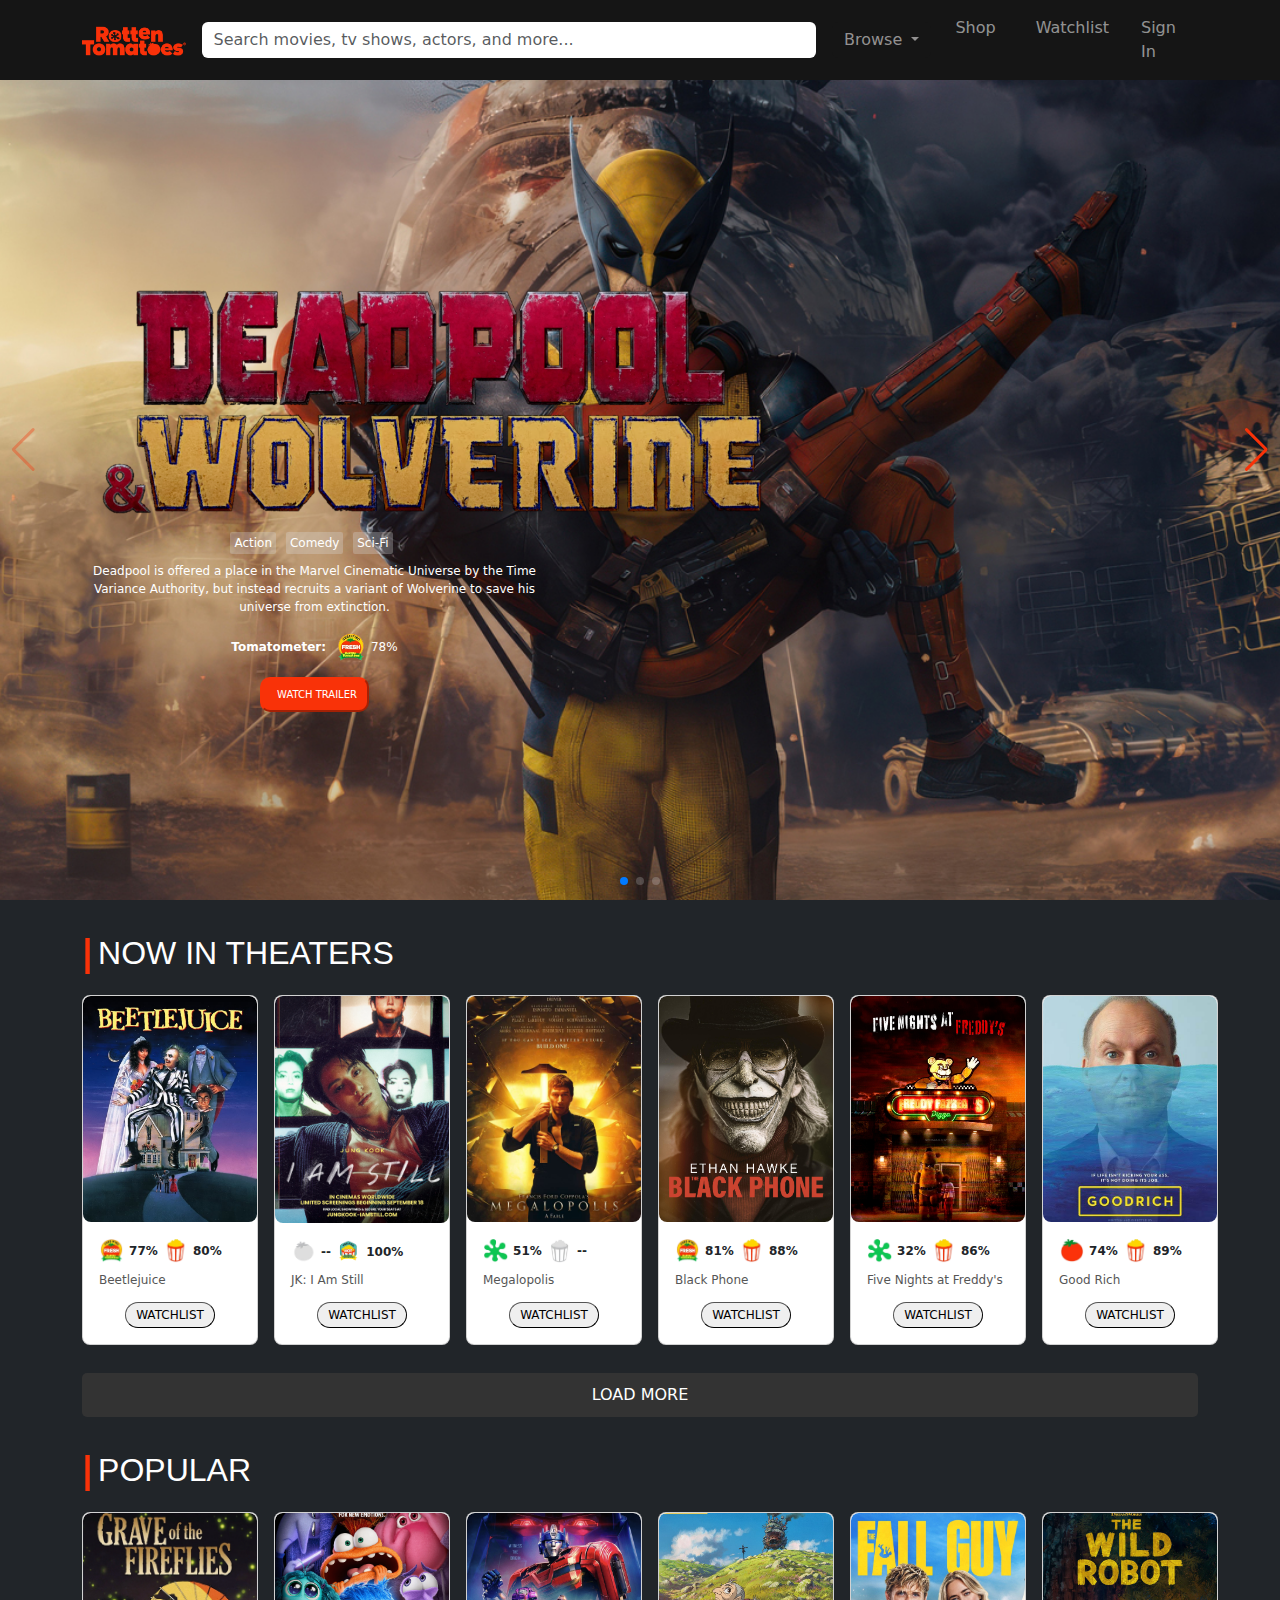
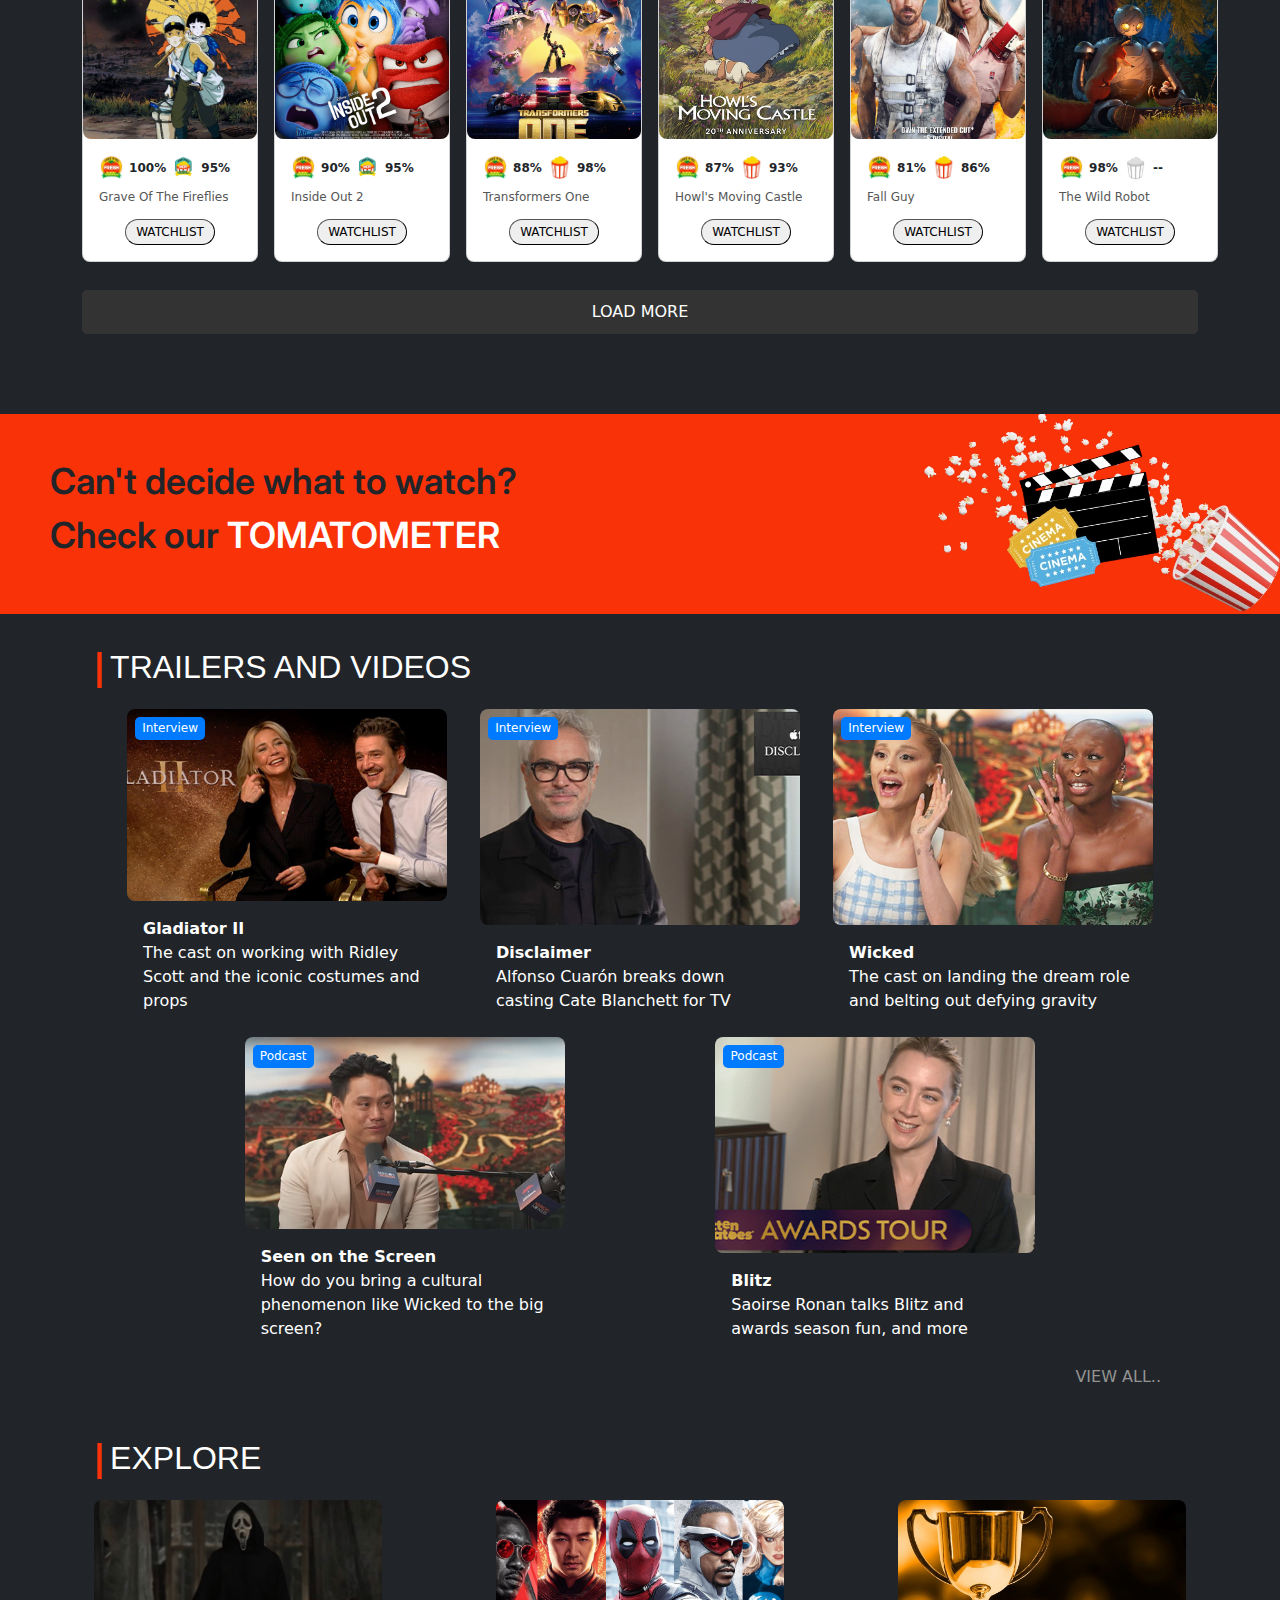
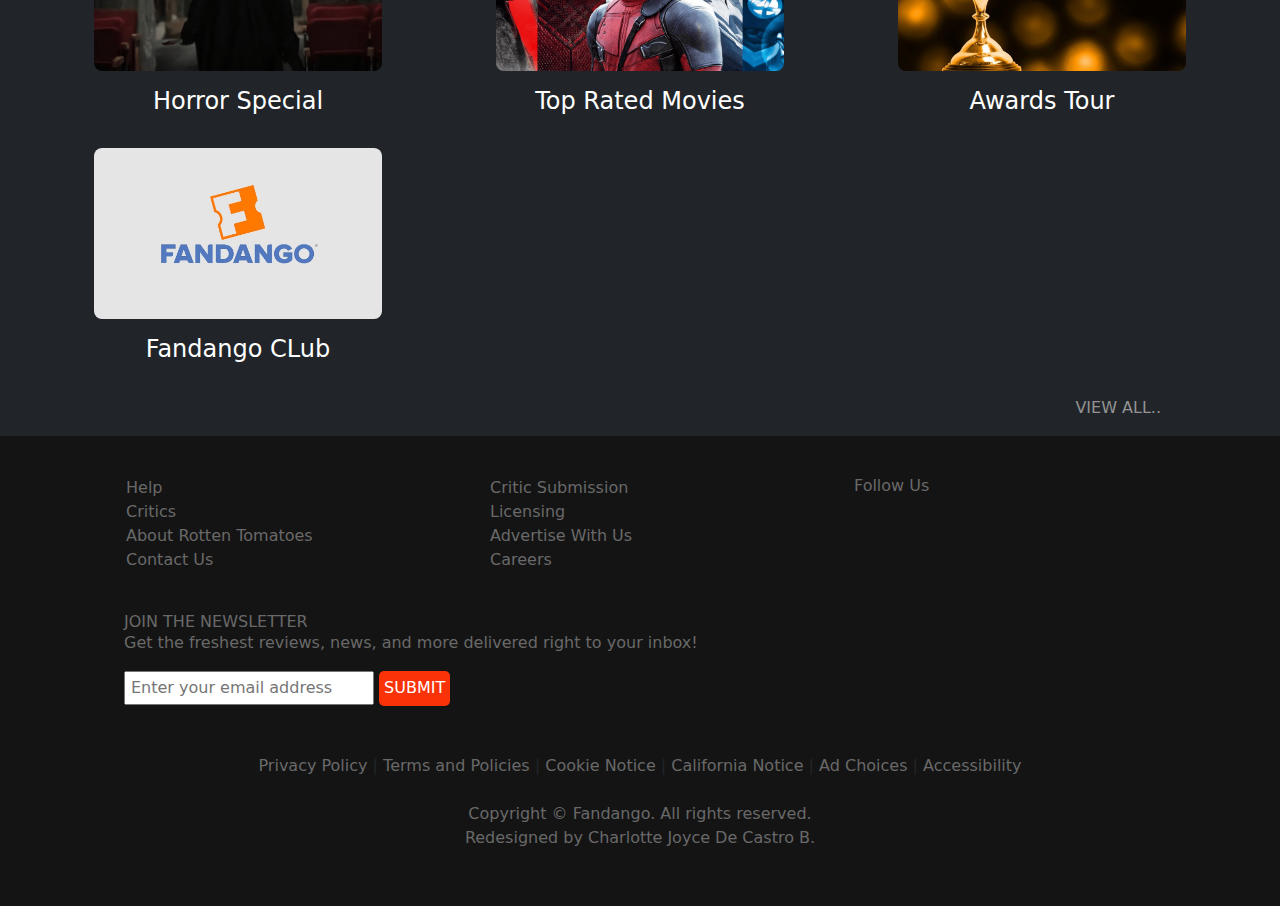
==== commit 6b974da0: "Fixed disrupted layout" ====
--- a/index.html
+++ b/index.html
@@ -122,12 +122,12 @@
     <main class="hero-content" id="home">
         <div class="swiper mySwiper">
             <div class="swiper-wrapper">
-                <div class="swiper-slide">
+                <div class="swiper-slide slide1">
                     <div class="movie-poster">
                         <img src="/images/deadpool-and-wolverine.jpg" class="poster-img" alt="Deadpool and Wolverine"> 
                       </div>
                       <div class="movie-details container">
-                          <img src="/images/deadpool-and-wolverine-txt.png" alt="" class="movie-title slider2-title"> 
+                          <img src="/images/deadpool-and-wolverine-txt.png" alt="" class="movie-title slide1-title"> 
                         <article class="movie-info col-md-5 col-lg-5">
                           <div class="movie-description slide2-desc">
                                 <div class="movie-genre">
--- a/css/style.css
+++ b/css/style.css
@@ -1,6 +1,6 @@
 @import url('https://fonts.googleapis.com/css2?family=Inter:ital,opsz,wght@0,14..32,100..900;1,14..32,100..900&display=swap');
 :root {
-    --swiper-pagination-color: red;
+    /* --swiper-pagination-color: red; */
     --swiper-pagination-bullet-inactive-color: #fff;
     -webkit-user-select: none; /* Safari */
     -ms-user-select: none; /* IE 10 and IE 11 */
@@ -150,22 +150,19 @@
     position: absolute;
     display: block;
 }
+.hero-content .movie-title {
+    position: relative;
+    float: left;
+    width: 500px;
+    height: 100%;
+    padding: 20px;
+    margin: 0 auto;
+}
 .hero-content .movie-details {
     z-index: 99999;
-    margin-top: 70px;
     position: relative;
     overflow: hidden;
-}
-.hero-content .movie-title {
-    position: relative;
-    float: left;
-    width: 500px;
-    height: 300px;
-}
-.hero-content .movie-title img {
-    z-index: 999;
-    position: relative;
-    float: left;
+    /* top: 30%!important; */
 }
 .hero-content .movie-description {
     font-size: 12px;
@@ -175,8 +172,39 @@
     align-items: center;
     padding: 5px;
 }
-.hero-content .movie-details {
-    top: 5px;
+.movie-details .slide1-title {
+    margin-bottom: 20px;
+    width: max-content;
+    max-height: 200px;
+}
+.hero-content .slide1 .movie-title {
+    max-height: max-content;
+    width: 700px;
+    margin-bottom: 0!important;
+}
+.hero-content .slide1 .movie-details {
+    top: 30%;
+}
+.hero-content .slide2 .movie-details {
+    top: 50%;
+}
+.hero-content .slide2 .movie-title {
+    width: 600px;
+    margin-bottom: 0!important;
+}
+.hero-content .slide2 .movie-details {
+    top: 20%;
+}
+.hero-content .slide3 .movie-title {
+    width: 500px;
+    max-height: 200px;
+    padding-right: 1rem;
+    margin-bottom: 0!important;
+    max-height: max-content;
+}
+.hero-content .slide3 .movie-details {
+    top: 25%!important;
+    /* margin-top: 20%; */
 }
 .hero-content .movie-genre {
     padding-bottom: 10px;
@@ -238,19 +266,6 @@
 .hero-content .movie-details .trailer-btn i {
     padding-right: 5px;
 }
-.movie-details .slider2-title {
-    margin-top: 63px;
-    margin-bottom: 20px;
-    width: max-content;
-    max-height: 200px;
-}
-.movie-details .slide3-title {
-    width: max-content;
-    max-height: 200px;
-    margin-top: 63px;
-    margin-bottom: 20px;
-    padding-right: 100px;
-}
 /* Swiper */
 .swiper {
     position: relative;
@@ -319,7 +334,6 @@
     color: #F93208;
     text-align: center;
 }
-/* Movie Cards Section */
 .movie-cards {
     position: relative;
     display: flex;
@@ -543,12 +557,13 @@
     display: inline-flex!important;
     overflow: hidden;
     display: flex;
-    justify-content: space-around;
+    justify-content: space-between;
+    /* gap: 2rem; */
     flex-wrap: wrap;
 }
 .explore-card {
     position: relative;
-    width: 16rem!important;
+    width: 18rem!important;
     height: 15rem;
     cursor: pointer;
     border: none;
@@ -556,6 +571,7 @@
 }
 #explore-title {
     color: #fff;
+    text-align: center;
 }
 #explore-title:hover {
     color: #F93208;
@@ -741,8 +757,14 @@
 }
 /* TOMATOMETER SECTION */
 .tomatometer-section {
-    background-color:  #f6f6f6;
+    background-color:  #f6f6f683;
     padding-top: 60px;
+}
+.tomatometer-section td {
+    cursor: pointer;
+}
+.tomatometer-section tr:hover td {
+    color: #F93208;
 }
 .genre-meter button:hover {
     color: #fff!important;
@@ -754,7 +776,7 @@
     z-index: 99;
 }
 .genre-meter .dropdown-menu, .genre-meter .dropdown-item {
-    background-color: #FFFAFA!important;
+    background-color: #ececec!important;
     color: #4f4f4f;
 }
 .genre-meter .dropdown-item:hover {
@@ -846,7 +868,6 @@
     margin: auto;
     text-align: center;
 }
-
 @media (max-width: 1024px) {
     .card {
         position: relative;
@@ -891,51 +912,47 @@
         display: none;
     }
     .navbar-nav .submenu {
-        visibility: visible;
-        display: block;
+        visibility: hidden;
+        display: none;
     }
     .navbar-nav:first-child {
         padding-top: 10px;
-    }
-    .navbar-nav i {
-        visibility: hidden;
-        display: none;
     }
     .swiper-button-prev, .swiper-button-next {
         display: none;
         visibility: hidden;
     }
-    .hero-content .movie-details {
-        top: 20%!important;
-    }
-    .hero-content .poster-img {
-        height: 100%;
-    }
-    .hero-content .movie-details {
-        top: 10%!important;
+    .movie-details .slide1-title {
+        margin-bottom: 0!important;
+        width: max-content;
+        max-height: 200px;
+    }
+    .hero-content .slide1 .movie-details {
+        top: 30%;
     }
     .hero-content .slide2 .movie-title {
-        width: 350px;
+        padding-bottom: 1rem;
+        margin-bottom: 0!important;
     }
     .hero-content .slide2 .movie-details {
-        top: 15px!important;
+        top: 50%;
+    }
+    .hero-content .slide2 .movie-title {
+        width: 600px;
+    }
+    .hero-content .slide2 .movie-details {
+        top: 20%;
+    }
+    .hero-content .slide3 .movie-title {
+        width: 500px;
+        max-height: 200px;
+        padding-right: 1rem;
+        margin-bottom: 0.5rem;
+        max-height: max-content;
     }
     .hero-content .slide3 .movie-details {
-        top: 35px!important;
-    }
-    .hero-content .movie-description {
-        margin: 0 auto;
-    }
-    .hero-content .movie-title {
-        height: 100%;
-        width: 500px;
-        padding: 20px;
-        /* float: none; */
-        margin: 0 auto;
-    }
-    .hero-content .slide3 .movie-title {
-        height: 100%;
-        width: 350px;
+        top: 25%!important;
+        /* margin-top: 20%; */
     }
     .movie-cards {
         gap: 5px;
@@ -986,6 +1003,7 @@
     }
     .movie-cards, .movies-cards {
         overflow-x: hidden;
+        grid-gap: 0.5rem!important;
     }
     .movie-cards {
         grid-template-columns: repeat(4, 1fr);
@@ -1035,17 +1053,23 @@
     .hero-content .poster-img {
         height: 100%;
     }
-    .hero-content .movie-details {
-        top: 10%!important;
+    .hero-content .movie-title {
+        float: left!important;
+    }
+    .hero-content .slide1 .movie-title {
+        width: 600px!important;
+    }
+    .hero-content .slide1 .movie-details {
+        top: 30%!important;
     }
     .hero-content .slide2 .movie-title {
-        width: 350px;
+        width: 500px!important;
     }
     .hero-content .slide2 .movie-details {
-        top: 15px!important;
+        top: 20%!important;
     }
     .hero-content .slide3 .movie-details {
-        top: 35px!important;
+        top: 30%!important;
     }
     .hero-content .movie-description {
         margin: 0 auto;
@@ -1053,7 +1077,7 @@
     }
     .hero-content .movie-title {
         height: 100%;
-        width: 500px;
+        width: 900px;
         padding: 20px;
         /* float: none; */
         margin: 0 auto;
@@ -1061,7 +1085,7 @@
     }
     .hero-content .slide3 .movie-title {
         height: 100%;
-        width: 350px;
+        width: 390px;
     }
     .movie-cards {
         gap: 5px;
@@ -1123,12 +1147,12 @@
         visibility: hidden;
     }
     .hero-content .movie-details {
-        top: 40%;
+        top: 30%;
     }
     .hero-content .movie-title {
         height: 100%;
-        width: 350px;
-        padding: 20px;
+        width: 390px;
+        /* padding: 20px; */
         float: none;
         margin: 0 auto;
     }
@@ -1136,16 +1160,38 @@
         display: flex;
         visibility: visible;
     }
+    .hero-content .slide1 .movie-details {
+        top: 35%!important;
+    }
     .hero-content .slide2 .movie-details {
-        top: 5%!important;
+        top: 25%!important;
+    }
+    .hero-content .movie-title {
+        width: 400px!important;
+    }
+    .hero-content .slide1 .movie-title {
+        width: 500px!important;
+    }
+    .hero-content .slide2 .movie-title {
+        width: 500px!important;
+        padding: 0;
+        margin-bottom: 1rem!important;
+    }
+    .hero-content .slide3 .movie-title {
+        height: 100%;
+        width: 400px!important;
+        float: left!important;
+        margin-bottom: 1.3rem!important;
+        padding-bottom: 0;
+        padding-top: 0;
     }
     .hero-content .slide3 .movie-details {
-        top: 10%!important;
+        top: 35%!important;
     }
     .card {
         /* margin-right: 5px; */
         margin: 0 auto;
-        width: 9rem;
+        width: 10.5rem;
     }
     .card-img-top {
         height: 350px!important;
@@ -1189,4 +1235,37 @@
         width: 200px;
         font-size: 16px;
     }
+}
+@media (max-width: 430px) { 
+    .card {
+        /* margin-right: 5px; */
+        margin: 0 auto;
+        width: 8.5rem;
+    }
+    .hero-content .movie-title {
+        float: none!important;
+    }
+    .hero-content .slide1 .movie-details {
+        top: 30%;
+    }
+    .hero-content .slide1 .movie-title {
+        padding: 0;
+        margin-bottom: 10px!important;
+        float: none!important;
+        width: 390px!important;
+        margin: 0;
+    }
+    .hero-content .slide2 .movie-details {
+        top: 30%!important;
+    }
+    .hero-content .slide2 .movie-title {
+        padding: 0!important;
+        margin-bottom: 10px!important;
+        width: 390px!important;
+    }
+    .hero-content .slide3 .movie-title {
+        height: 200px;
+        padding: 1px;
+        margin-bottom: 1.3rem;
+    }
 }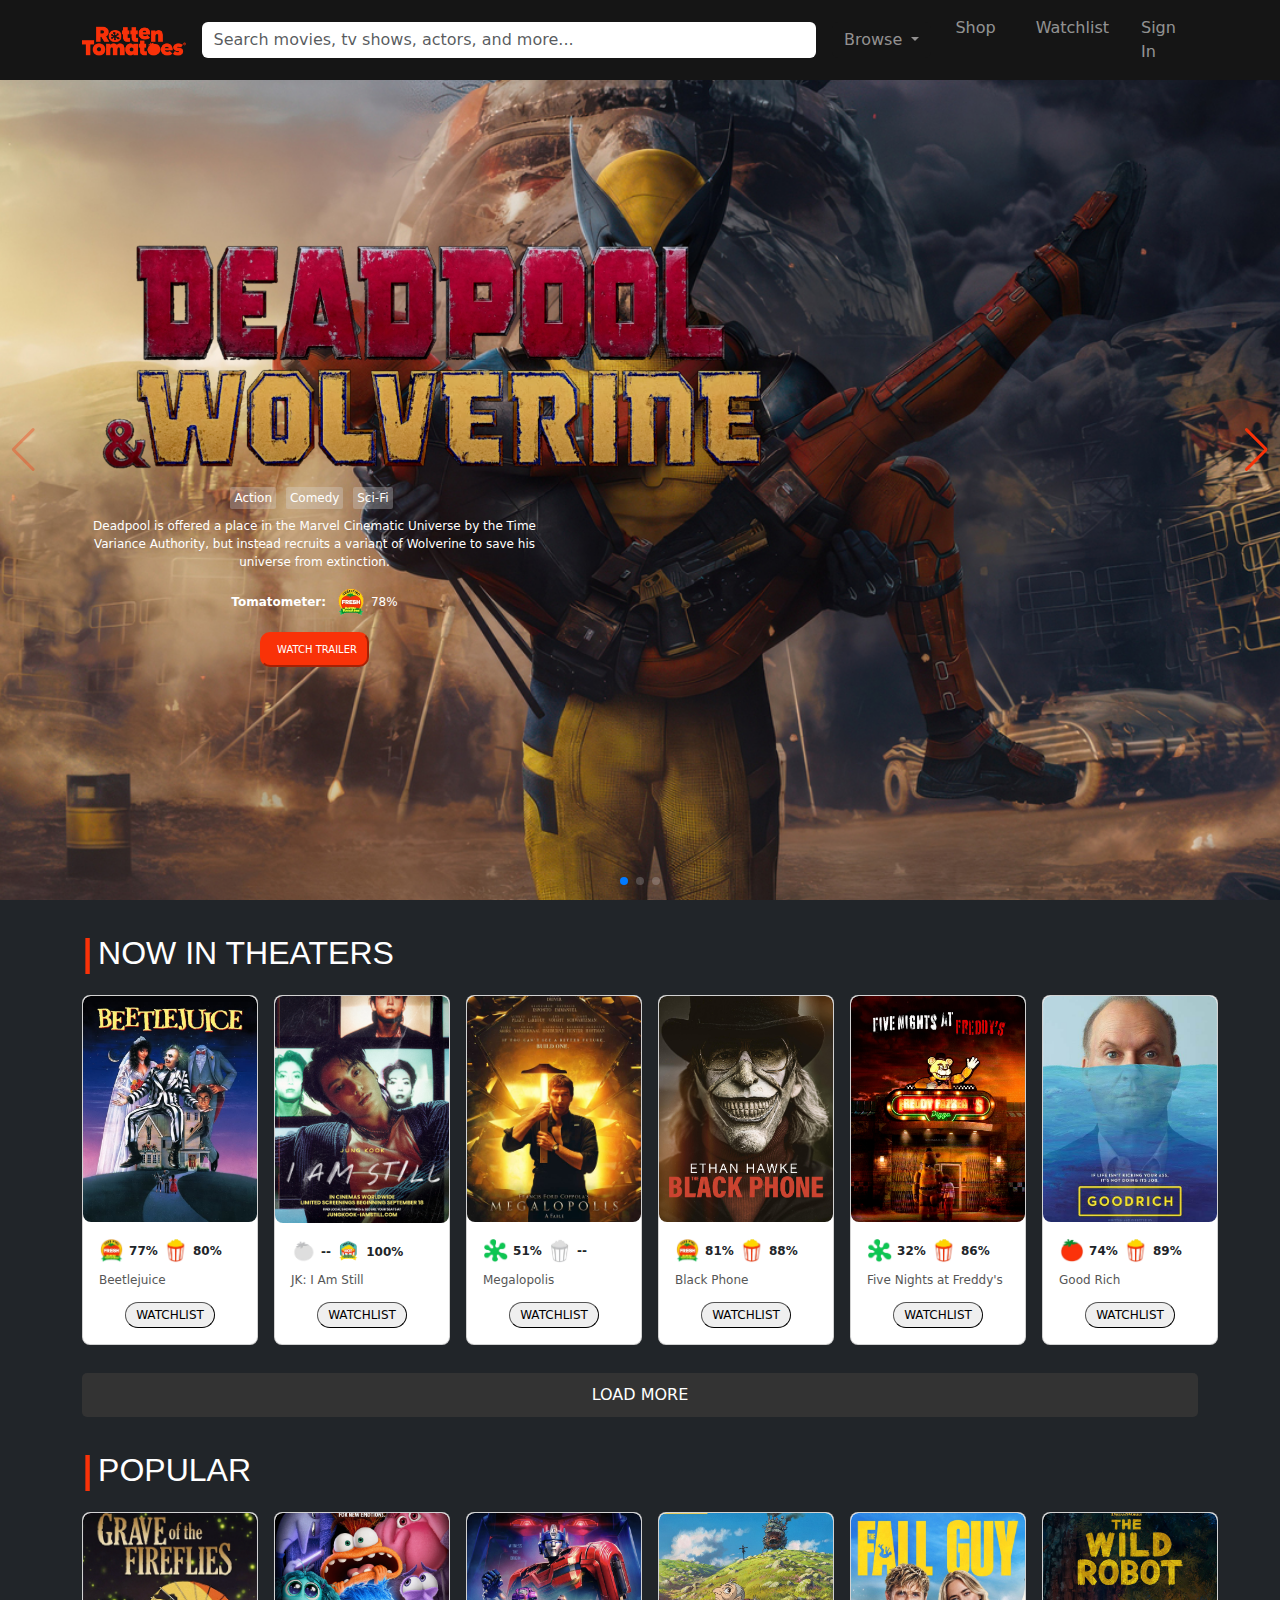
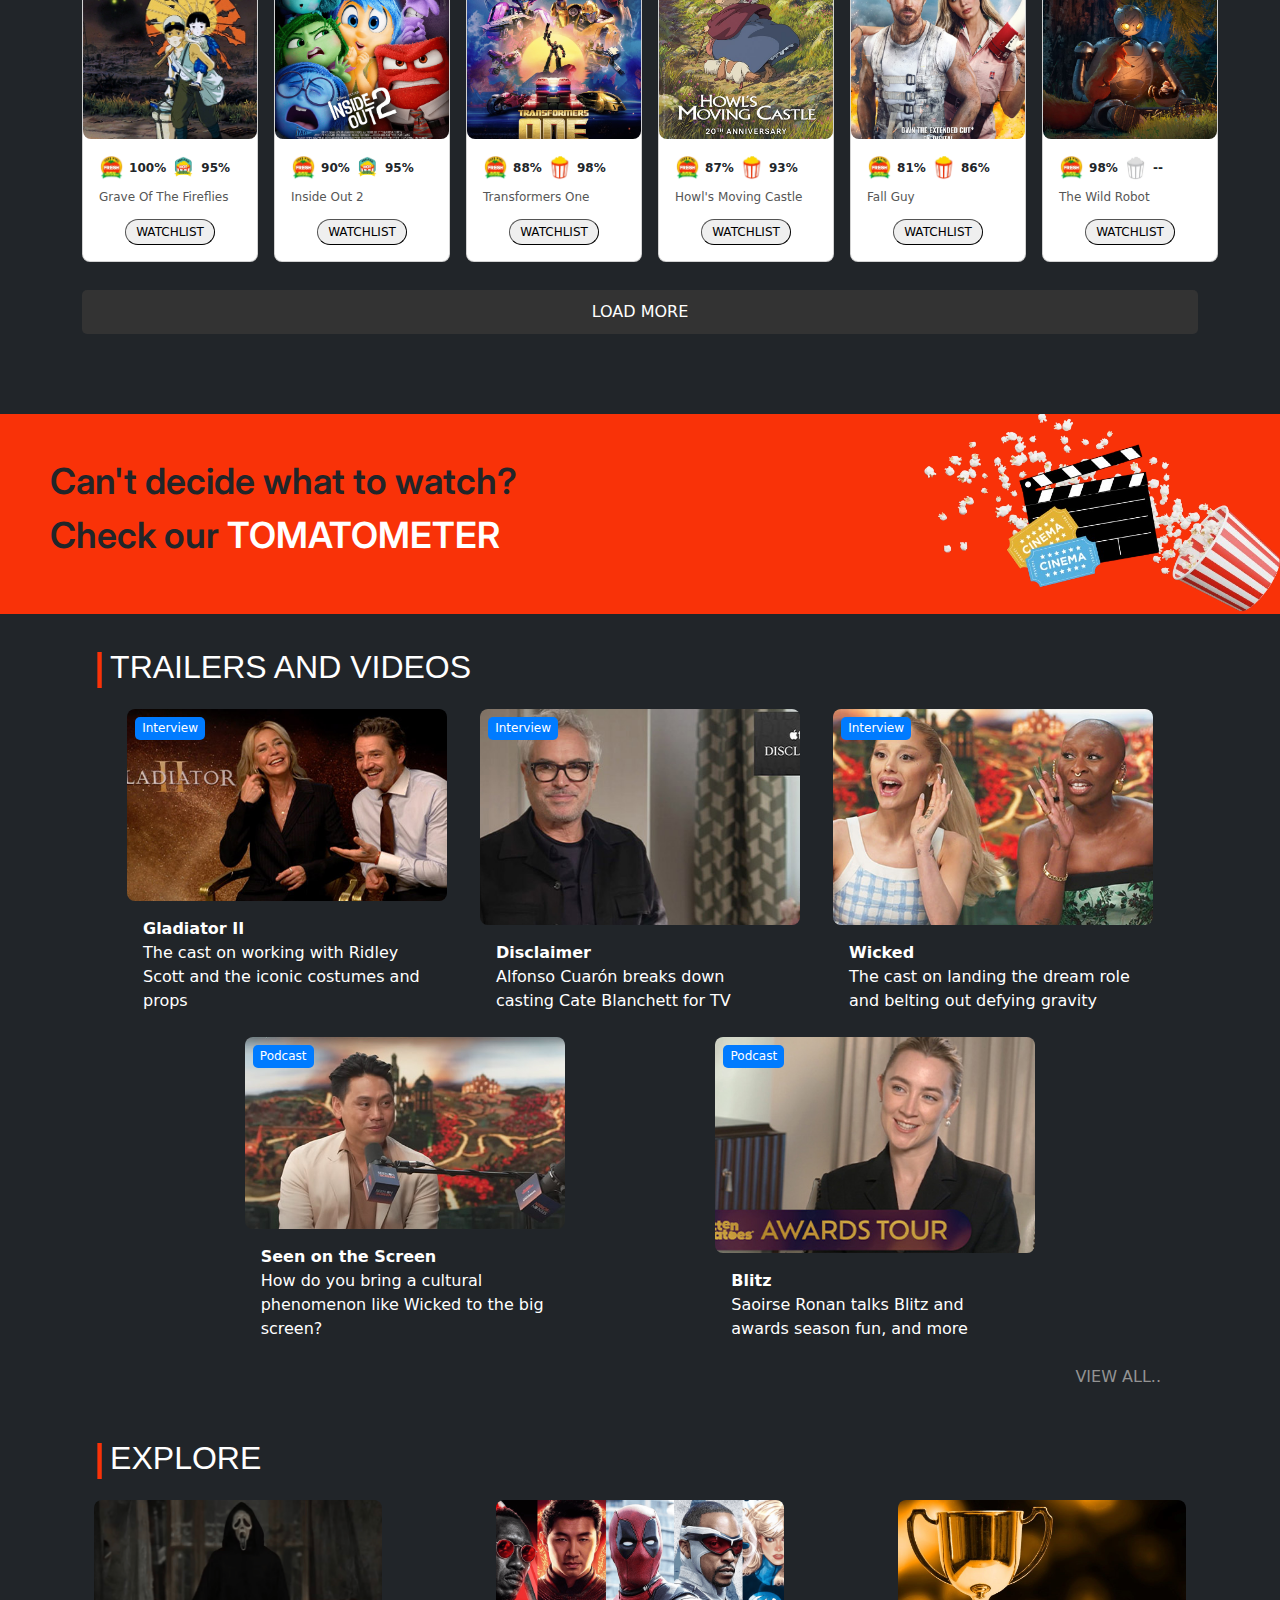
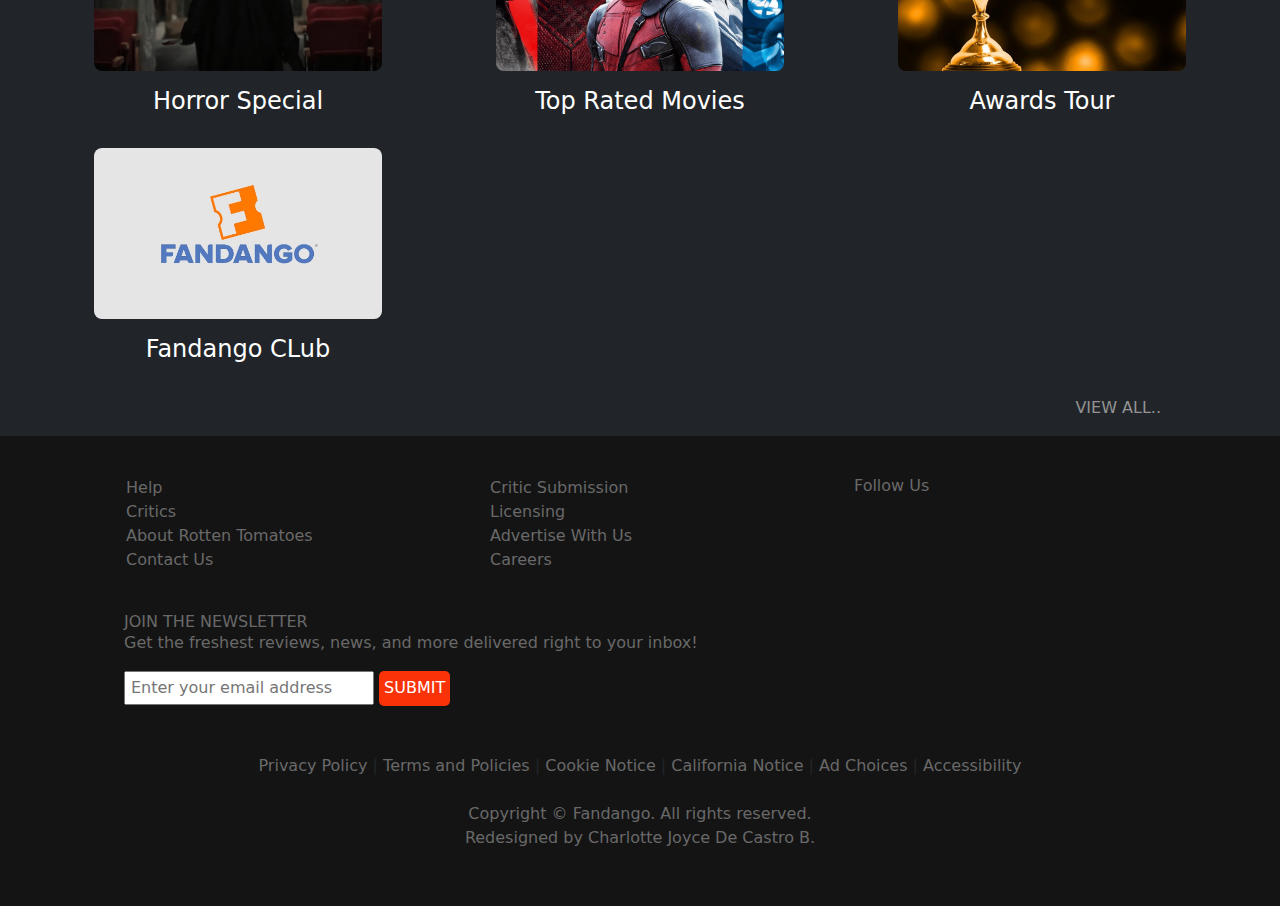
==== commit 2152e1d7: "Shortened slide 3 movie synopsis on home page" ====
--- a/index.html
+++ b/index.html
@@ -195,10 +195,10 @@
                                     <span class="genre">Drama</span>
                                     <span class="genre">Thriller</span>
                                 </div>
-                                <p class="movie-synopsis">Arthur Fleck, a party clown and a failed stand-up comedian, 
+                                <p class="movie-synopsis">A party clown and a failed stand-up comedian, 
                                     leads an impoverished life with his ailing mother. 
                                     However, when society shuns him and brands him as a freak, 
-                                    he decides to embrace the life of chaos in Gotham City.</p>
+                                    he decides to embrace the life.</p>
                                 <div class="rating-container">
                                 <span class="tomatometer">Tomatometer:</span>
                                 <div class="rating-score">
--- a/css/style.css
+++ b/css/style.css
@@ -183,10 +183,10 @@
     margin-bottom: 0!important;
 }
 .hero-content .slide1 .movie-details {
-    top: 30%;
+    top: 25%;
 }
 .hero-content .slide2 .movie-details {
-    top: 50%;
+    top: 15%!important;
 }
 .hero-content .slide2 .movie-title {
     width: 600px;
@@ -1179,14 +1179,14 @@
     }
     .hero-content .slide3 .movie-title {
         height: 100%;
-        width: 400px!important;
+        width: 500px!important;
         float: left!important;
         margin-bottom: 1.3rem!important;
         padding-bottom: 0;
         padding-top: 0;
     }
     .hero-content .slide3 .movie-details {
-        top: 35%!important;
+        top: 30%!important;
     }
     .card {
         /* margin-right: 5px; */
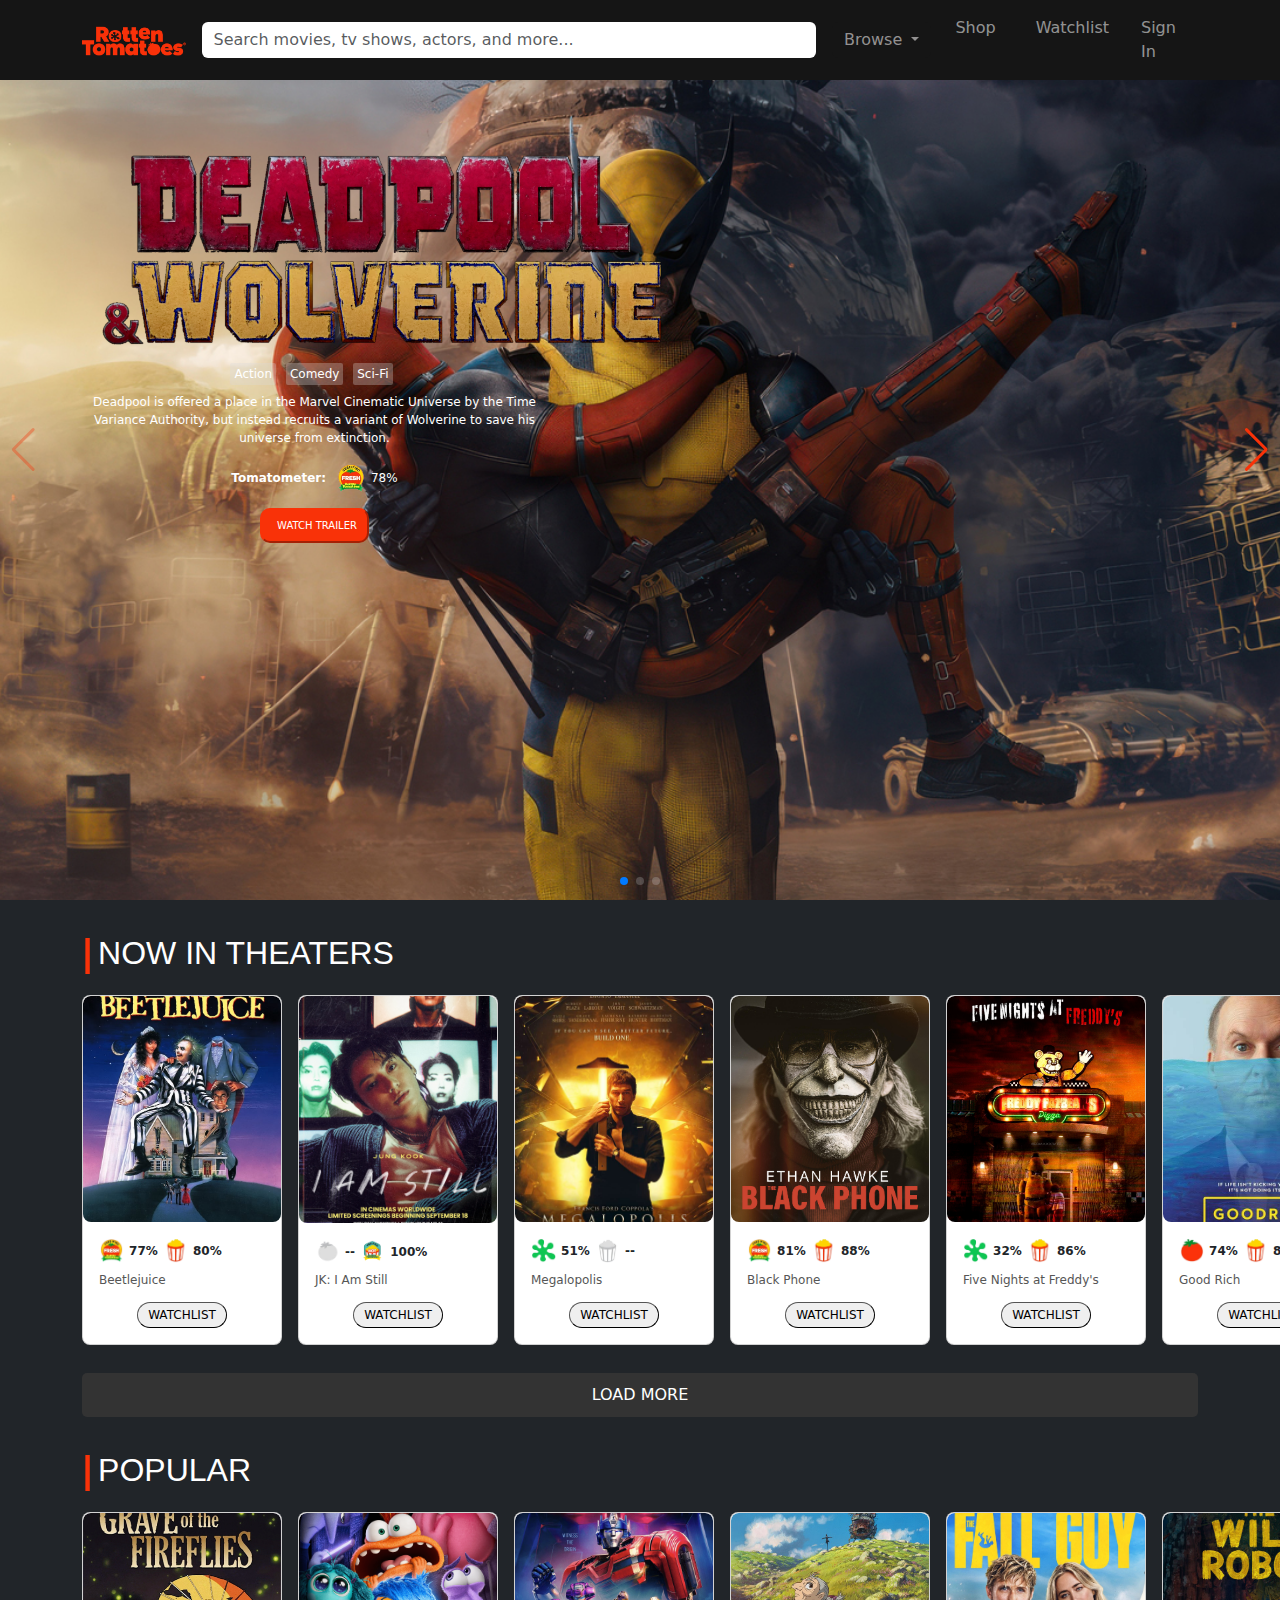
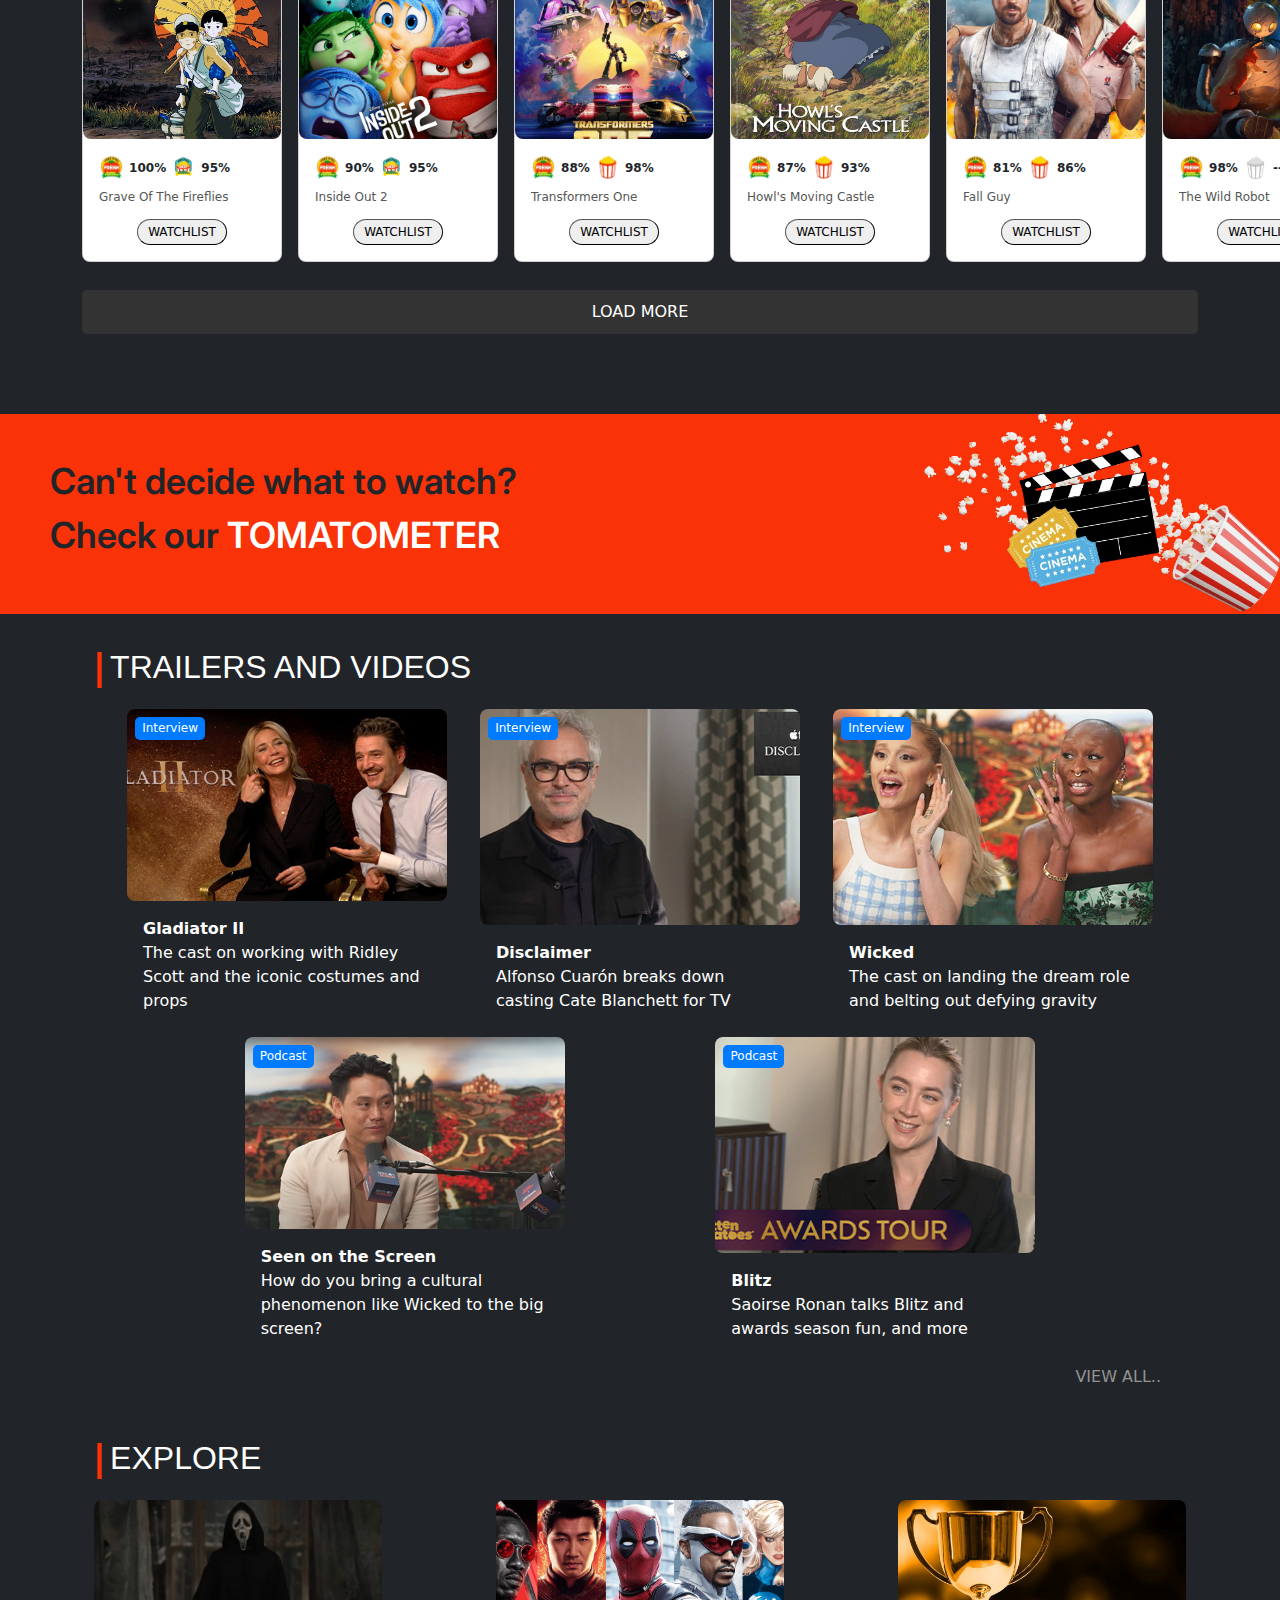
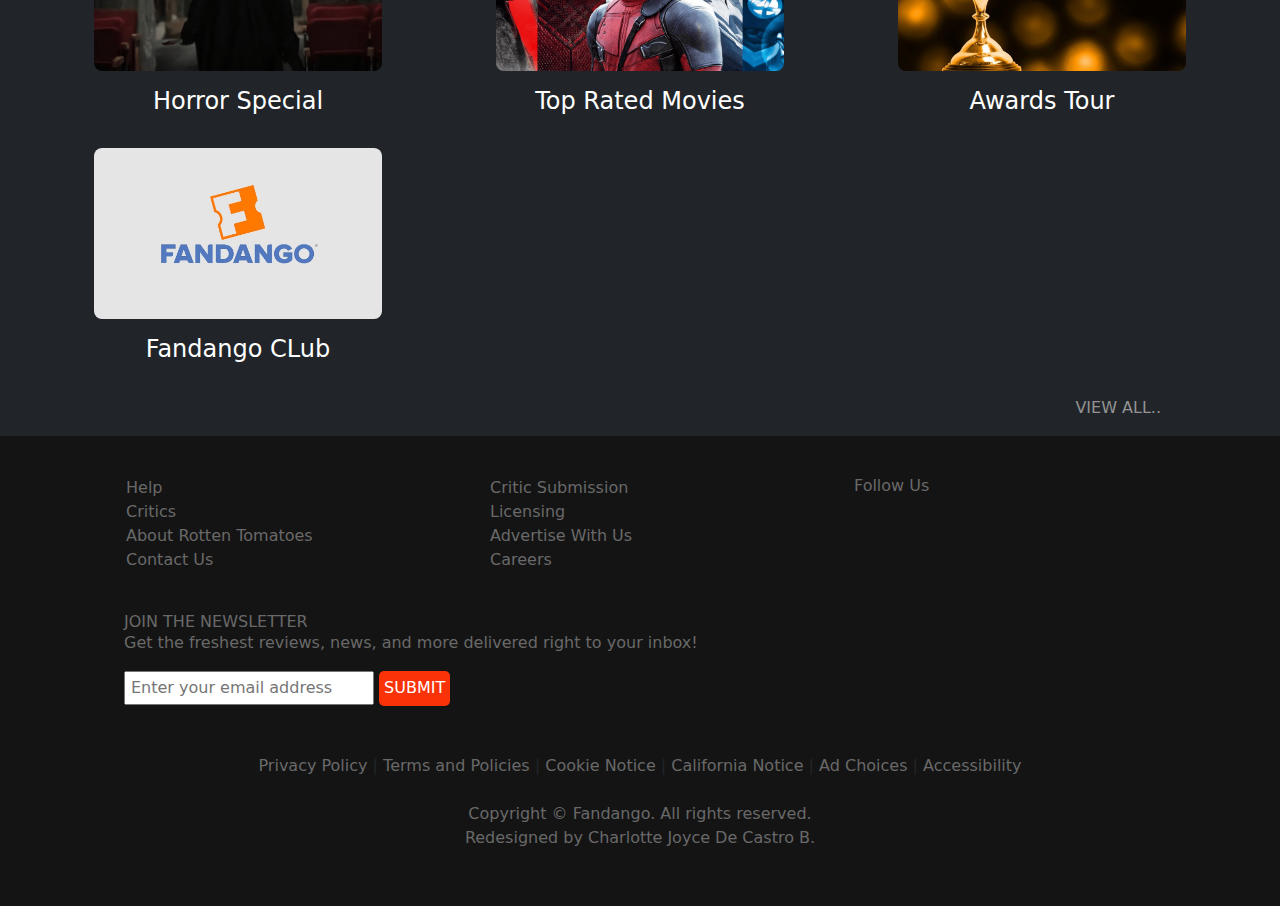
==== commit a27ae52e: "Added responsiveness to movies page" ====
--- a/index.html
+++ b/index.html
@@ -125,7 +125,7 @@
                 <div class="swiper-slide slide1">
                     <div class="movie-poster">
                         <img src="/images/deadpool-and-wolverine.jpg" class="poster-img" alt="Deadpool and Wolverine"> 
-                      </div>
+                    </div>
                       <div class="movie-details container">
                           <img src="/images/deadpool-and-wolverine-txt.png" alt="" class="movie-title slide1-title"> 
                         <article class="movie-info col-md-5 col-lg-5">
--- a/css/style.css
+++ b/css/style.css
@@ -15,6 +15,7 @@
 }
 ::-webkit-scrollbar {
     width: 3px;
+    height: 3px;
 }
 ::-webkit-scrollbar-track {
     background: #212529;
@@ -162,6 +163,8 @@
     z-index: 99999;
     position: relative;
     overflow: hidden;
+    clear: both;
+    width: 100%;
     /* top: 30%!important; */
 }
 .hero-content .movie-description {
@@ -179,31 +182,28 @@
 }
 .hero-content .slide1 .movie-title {
     max-height: max-content;
-    width: 700px;
-    margin-bottom: 0!important;
-}
-.hero-content .slide1 .movie-details {
-    top: 25%;
-}
-.hero-content .slide2 .movie-details {
-    top: 15%!important;
-}
-.hero-content .slide2 .movie-title {
     width: 600px;
     margin-bottom: 0!important;
 }
+.hero-content .slide1 .movie-details {
+    top: 15%;
+}
 .hero-content .slide2 .movie-details {
-    top: 20%;
+    top: 10%!important;
+}
+.hero-content .slide2 .movie-title {
+    width: 500px;
+    margin-bottom: 0!important;
 }
 .hero-content .slide3 .movie-title {
-    width: 500px;
+    width: 440px!important;
     max-height: 200px;
     padding-right: 1rem;
     margin-bottom: 0!important;
     max-height: max-content;
 }
 .hero-content .slide3 .movie-details {
-    top: 25%!important;
+    top: 15%!important;
     /* margin-top: 20%; */
 }
 .hero-content .movie-genre {
@@ -420,9 +420,9 @@
     cursor: pointer;
     transition: background-color 0.3s ease;
   }
-  
 .load-more:hover {
-    background-color: #555;
+    /* background-color: #555; */
+    background-color: #d02402;
     color: #fff;
 }
  
@@ -868,6 +868,11 @@
     margin: auto;
     text-align: center;
 }
+@media (max-width: 1440px) {
+    .card {
+        width: 12.5rem;
+    }
+}
 @media (max-width: 1024px) {
     .card {
         position: relative;
@@ -925,10 +930,9 @@
     .movie-details .slide1-title {
         margin-bottom: 0!important;
         width: max-content;
-        max-height: 200px;
     }
     .hero-content .slide1 .movie-details {
-        top: 30%;
+        top: 18%;
     }
     .hero-content .slide2 .movie-title {
         padding-bottom: 1rem;
@@ -938,20 +942,19 @@
         top: 50%;
     }
     .hero-content .slide2 .movie-title {
-        width: 600px;
+        width: 450px;
     }
     .hero-content .slide2 .movie-details {
         top: 20%;
     }
     .hero-content .slide3 .movie-title {
-        width: 500px;
-        max-height: 200px;
+        width: 400px!important;
         padding-right: 1rem;
         margin-bottom: 0.5rem;
         max-height: max-content;
     }
     .hero-content .slide3 .movie-details {
-        top: 25%!important;
+        top: 12%!important;
         /* margin-top: 20%; */
     }
     .movie-cards {
@@ -1057,19 +1060,19 @@
         float: left!important;
     }
     .hero-content .slide1 .movie-title {
-        width: 600px!important;
+        width: 500px!important;
     }
     .hero-content .slide1 .movie-details {
-        top: 30%!important;
+        top: 20%!important;
     }
     .hero-content .slide2 .movie-title {
-        width: 500px!important;
+        width: 450px!important;
     }
     .hero-content .slide2 .movie-details {
-        top: 20%!important;
+        top: 18%!important;
     }
     .hero-content .slide3 .movie-details {
-        top: 30%!important;
+        top: 18%!important;
     }
     .hero-content .movie-description {
         margin: 0 auto;
@@ -1080,12 +1083,12 @@
         width: 900px;
         padding: 20px;
         /* float: none; */
-        margin: 0 auto;
+        margin: 0 auto!important;
         /* background-color: #007bff; */
     }
     .hero-content .slide3 .movie-title {
         height: 100%;
-        width: 390px;
+        width: 460px;
     }
     .movie-cards {
         gap: 5px;
@@ -1149,44 +1152,36 @@
     .hero-content .movie-details {
         top: 30%;
     }
-    .hero-content .movie-title {
-        height: 100%;
-        width: 390px;
-        /* padding: 20px; */
-        float: none;
-        margin: 0 auto;
-    }
     .movie-cards .hidden, .movies-cards .hidden{
         display: flex;
         visibility: visible;
     }
     .hero-content .slide1 .movie-details {
-        top: 35%!important;
+        top: 25%!important;
     }
     .hero-content .slide2 .movie-details {
-        top: 25%!important;
-    }
-    .hero-content .movie-title {
-        width: 400px!important;
+        top: 20%!important;
     }
     .hero-content .slide1 .movie-title {
-        width: 500px!important;
+        width: 490px!important;
+        margin: 0 auto!important;
     }
     .hero-content .slide2 .movie-title {
-        width: 500px!important;
+        width: 450px!important;
         padding: 0;
         margin-bottom: 1rem!important;
     }
     .hero-content .slide3 .movie-title {
         height: 100%;
-        width: 500px!important;
+        width: 400px!important;
         float: left!important;
         margin-bottom: 1.3rem!important;
+        padding-right: 40px!important;
         padding-bottom: 0;
         padding-top: 0;
     }
     .hero-content .slide3 .movie-details {
-        top: 30%!important;
+        top: 20%!important;
     }
     .card {
         /* margin-right: 5px; */
@@ -1265,7 +1260,7 @@
     }
     .hero-content .slide3 .movie-title {
         height: 200px;
-        padding: 1px;
+        padding: 15px;
         margin-bottom: 1.3rem;
     }
 }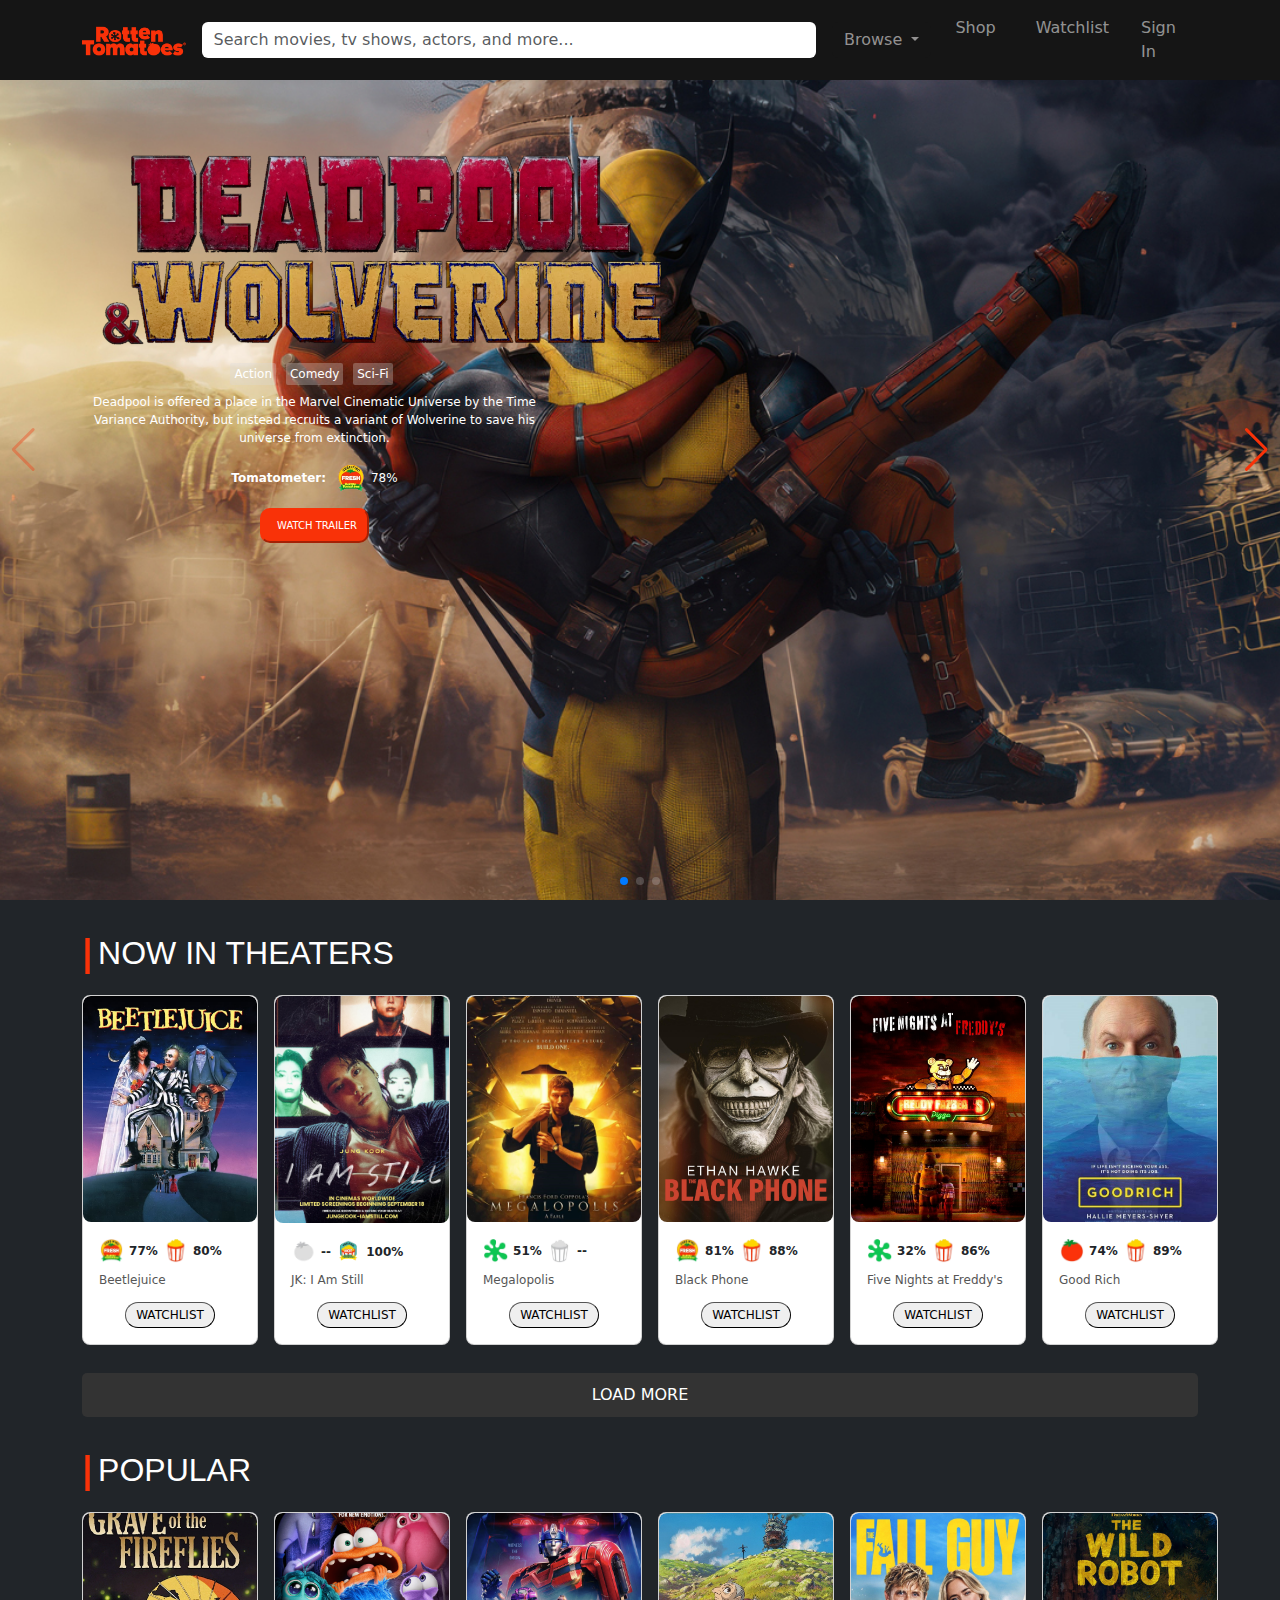
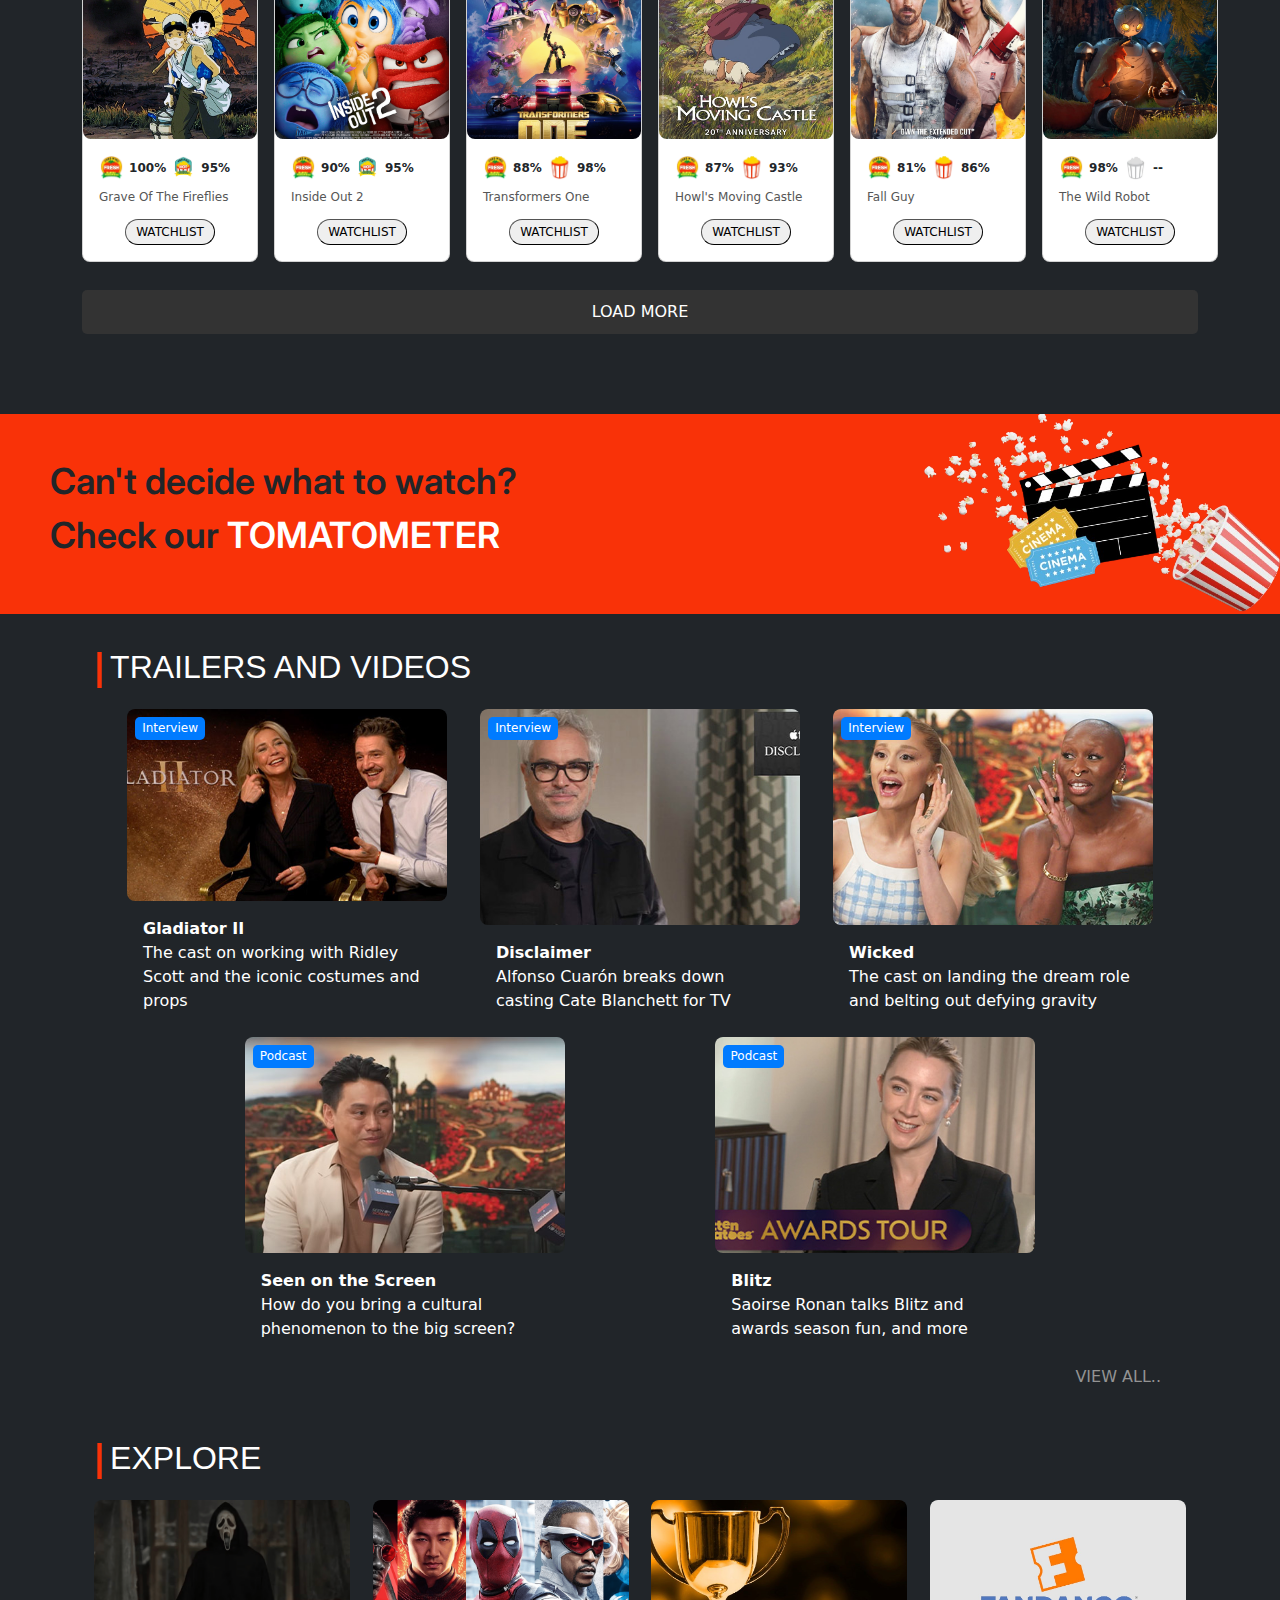
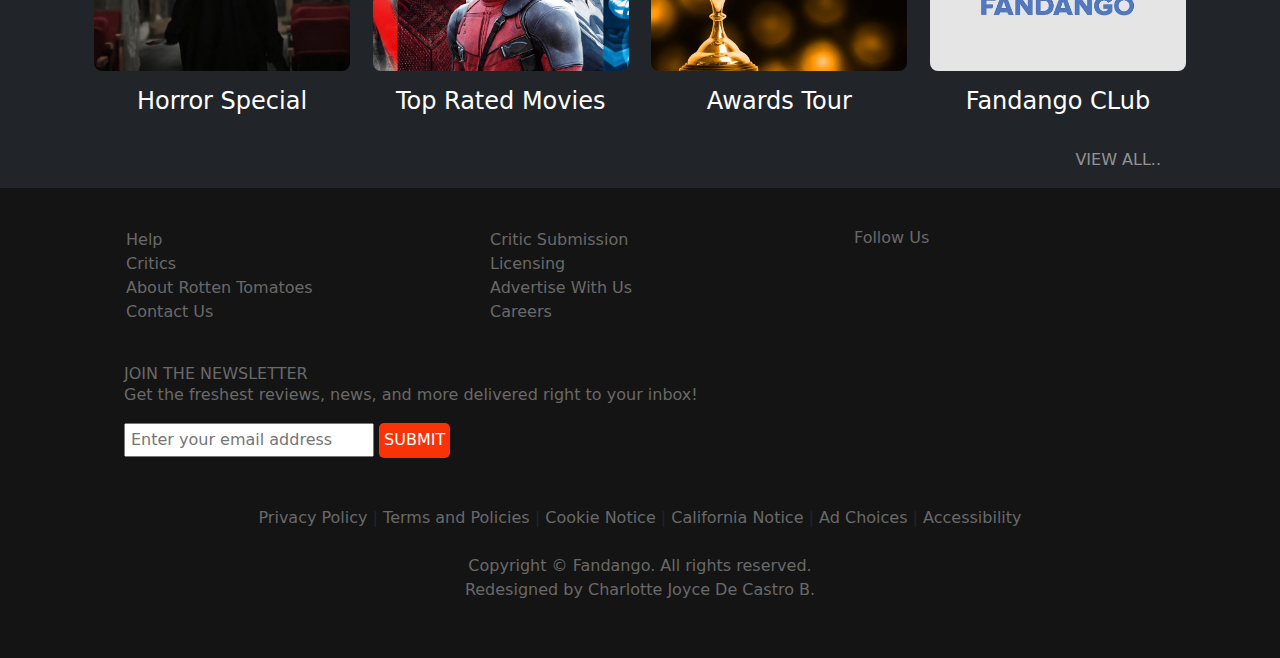
==== commit 8f015b69: "Fixed explore cards size and movie img uneven ratio on home page" ====
--- a/index.html
+++ b/index.html
@@ -475,7 +475,7 @@
                 <img src="/images/Trailers/4.jpg" alt="" class="card-img-top">
                 <span class="badge-category">Podcast</span>
                 <div class="card-body" id="trailer-title">
-                    <p class="card-text"><strong>Seen on the Screen</strong> <br> How do you bring a cultural phenomenon like Wicked to the big screen?</p>
+                    <p class="card-text"><strong>Seen on the Screen</strong> <br> How do you bring a cultural phenomenon to the big screen?</p>
                 </div>
             </div>
             <div class="card trailer-card">
--- a/css/style.css
+++ b/css/style.css
@@ -224,6 +224,7 @@
 .hero-content .movie-description .rating-score {
     display: flex;
     align-items: center;
+    flex-wrap: nowrap;
 }
 .hero-content .movie-description .rating-score span{
     padding-left: 5px;
@@ -563,7 +564,7 @@
 }
 .explore-card {
     position: relative;
-    width: 18rem!important;
+    width: 16rem!important;
     height: 15rem;
     cursor: pointer;
     border: none;
@@ -598,17 +599,24 @@
     cursor: pointer;
     flex-wrap: wrap;
     display: flex; 
-    justify-content: center;
-    grid-gap: 15px; 
-    /* grid-template-columns: repeat(5, 1fr);  */
-}
+    justify-content: center!important;
+    gap: 15px; 
+    
+}
+/* .shop-card:first-child {
+    margin-left: 5.5rem!important;
+}
+.shop-card:nth-child(5) {
+    margin-left: 5.5rem!important;
+} */
 .shop-card img {
     border-radius: 0;
     object-fit: fill;
 }
 .shop-card {
-    width: 14rem;
+    width: 12rem!important;
     height: 20rem;
+    /* background-color: #007bff; */
 }
 .shop-card .card-body {
     line-height: 1;
@@ -870,13 +878,13 @@
 }
 @media (max-width: 1440px) {
     .card {
-        width: 12.5rem;
+        width: 11rem;
     }
 }
 @media (max-width: 1024px) {
     .card {
         position: relative;
-        width: 12.5rem;
+        width: 11rem;
         border-spacing: 0;
         display: inline-flex;
         overflow: hidden!important;
@@ -986,10 +994,10 @@
         padding-top: 55px;
     }
     .shop-section {
-        padding-top: 40px;
+        padding-top: 10px;
     }
     .shop-card {
-        width: 10rem;
+        width: 13rem;
         height: 18rem;
     }
     .critics-section {
@@ -997,6 +1005,12 @@
     }
     .tomatometer-section {
         padding-top: 90px;
+    }
+    .shop-cards {
+        flex-wrap: wrap;
+        display: flex; 
+        justify-content: flex-start!important;
+        align-items: flex-start!important;
     }
 }
 @media (max-width: 992px) {
@@ -1069,7 +1083,7 @@
         width: 450px!important;
     }
     .hero-content .slide2 .movie-details {
-        top: 18%!important;
+        top: 15%!important;
     }
     .hero-content .slide3 .movie-details {
         top: 18%!important;
@@ -1163,17 +1177,18 @@
         top: 20%!important;
     }
     .hero-content .slide1 .movie-title {
-        width: 490px!important;
+        width: 496px!important;
         margin: 0 auto!important;
     }
     .hero-content .slide2 .movie-title {
-        width: 450px!important;
+        width: 476px!important;
+        height: 240px;
         padding: 0;
         margin-bottom: 1rem!important;
     }
     .hero-content .slide3 .movie-title {
         height: 100%;
-        width: 400px!important;
+        width: 497px!important;
         float: left!important;
         margin-bottom: 1.3rem!important;
         padding-right: 40px!important;
@@ -1183,10 +1198,14 @@
     .hero-content .slide3 .movie-details {
         top: 20%!important;
     }
+    .hero-content .movie-description {
+        flex-wrap: nowrap!important;
+        margin-top: 1rem!important;
+    }
     .card {
         /* margin-right: 5px; */
         margin: 0 auto;
-        width: 10.5rem;
+        width: 9.5rem;
     }
     .card-img-top {
         height: 350px!important;
@@ -1226,22 +1245,32 @@
     .explore-cards .card {
         height: 13rem;
     }
+    .shop-cards {
+        grid-gap: 10px!important;
+    }
+    .shop-card {
+        font-size: 12px;
+        width: 9rem;
+    }
     footer input {
         width: 200px;
         font-size: 16px;
     }
 }
-@media (max-width: 430px) { 
+@media (max-width: 430px) {
     .card {
         /* margin-right: 5px; */
         margin: 0 auto;
-        width: 8.5rem;
+        width: 8rem;
+    }
+    .card .tomatometer span {
+        font-size: 9px!important;
     }
     .hero-content .movie-title {
         float: none!important;
     }
     .hero-content .slide1 .movie-details {
-        top: 30%;
+        top: 35%!important;
     }
     .hero-content .slide1 .movie-title {
         padding: 0;
@@ -1253,6 +1282,9 @@
     .hero-content .slide2 .movie-details {
         top: 30%!important;
     }
+    .hero-content .slide3 .movie-details {
+        top: 30%!important;
+    }
     .hero-content .slide2 .movie-title {
         padding: 0!important;
         margin-bottom: 10px!important;
@@ -1263,4 +1295,17 @@
         padding: 15px;
         margin-bottom: 1.3rem;
     }
+    .banner p {
+        font-size: 15px;
+    }
+    .watchlist-section .tomatoe {
+        margin-top: 45%!important;
+    }
+    .shop-card {
+        width: 11rem;
+    }
+    footer button {
+        margin-top: 10px;
+        margin-left: 30px;
+    }
 }